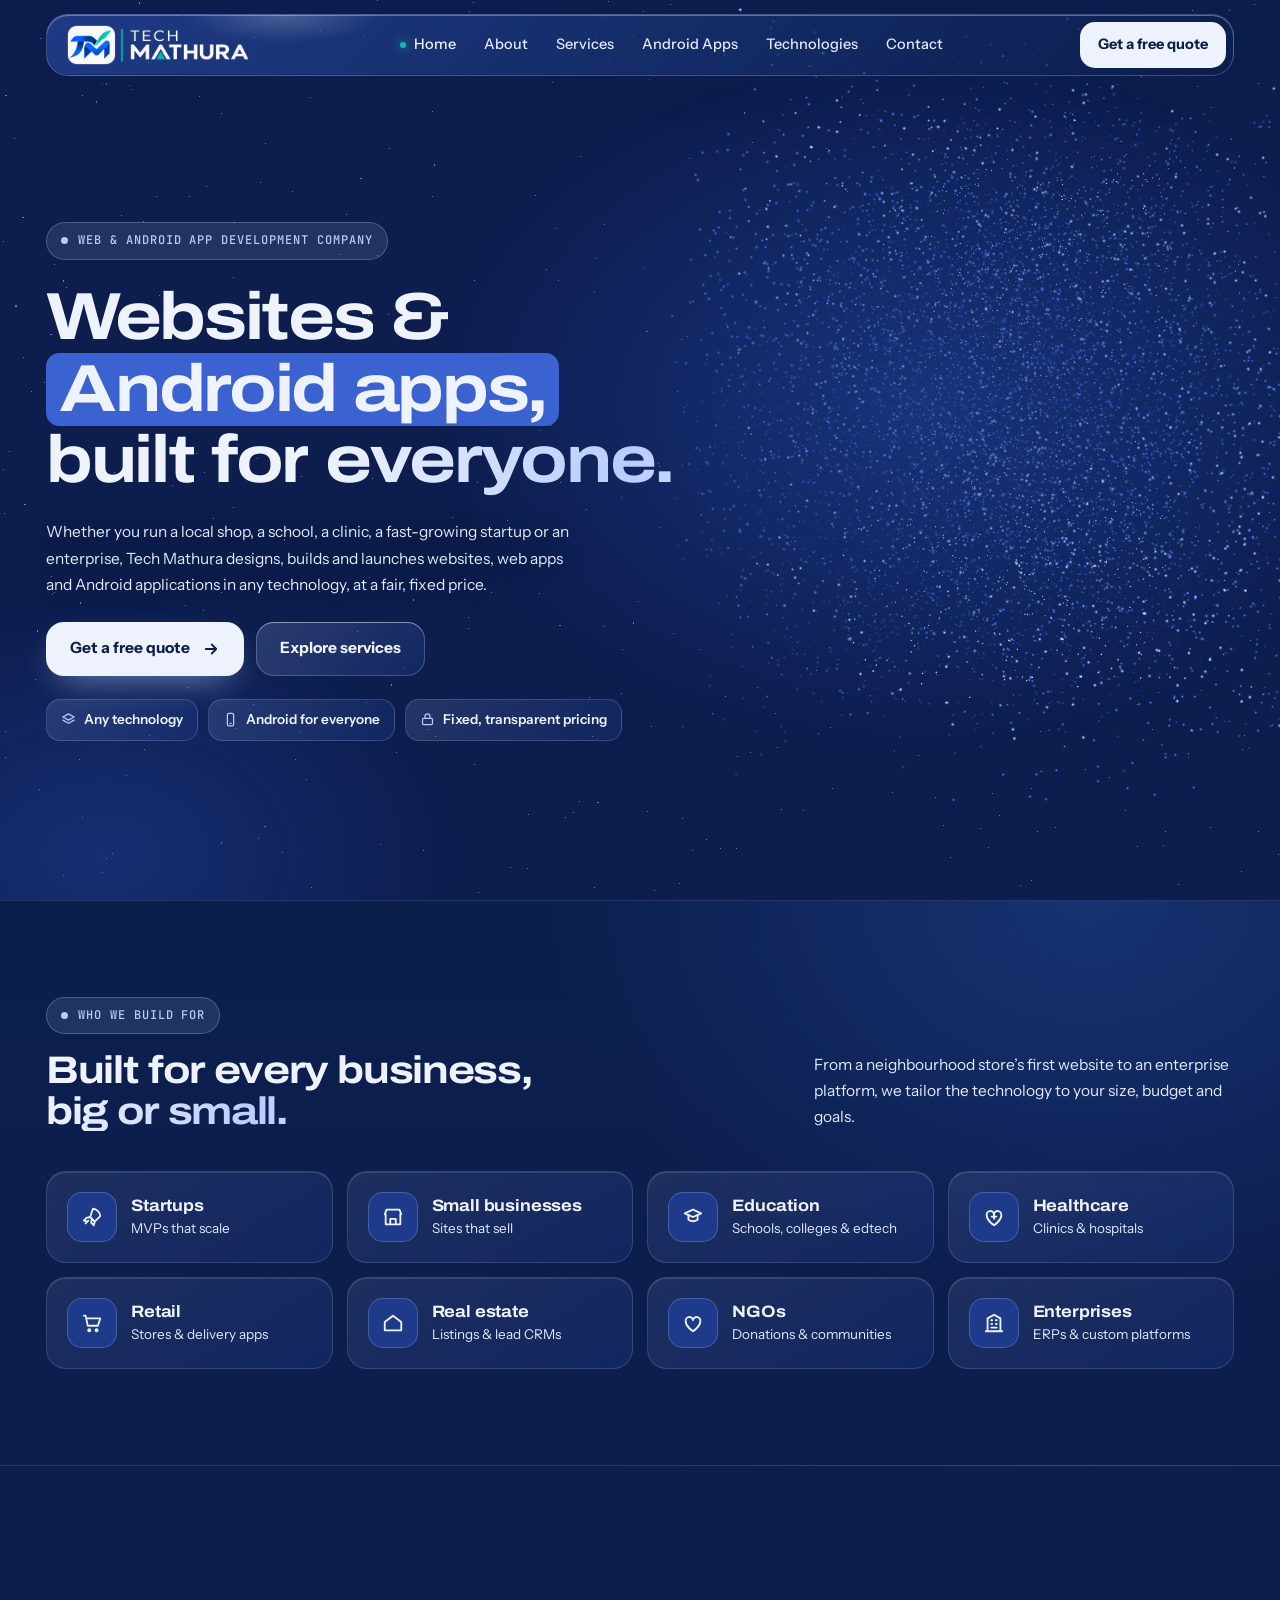
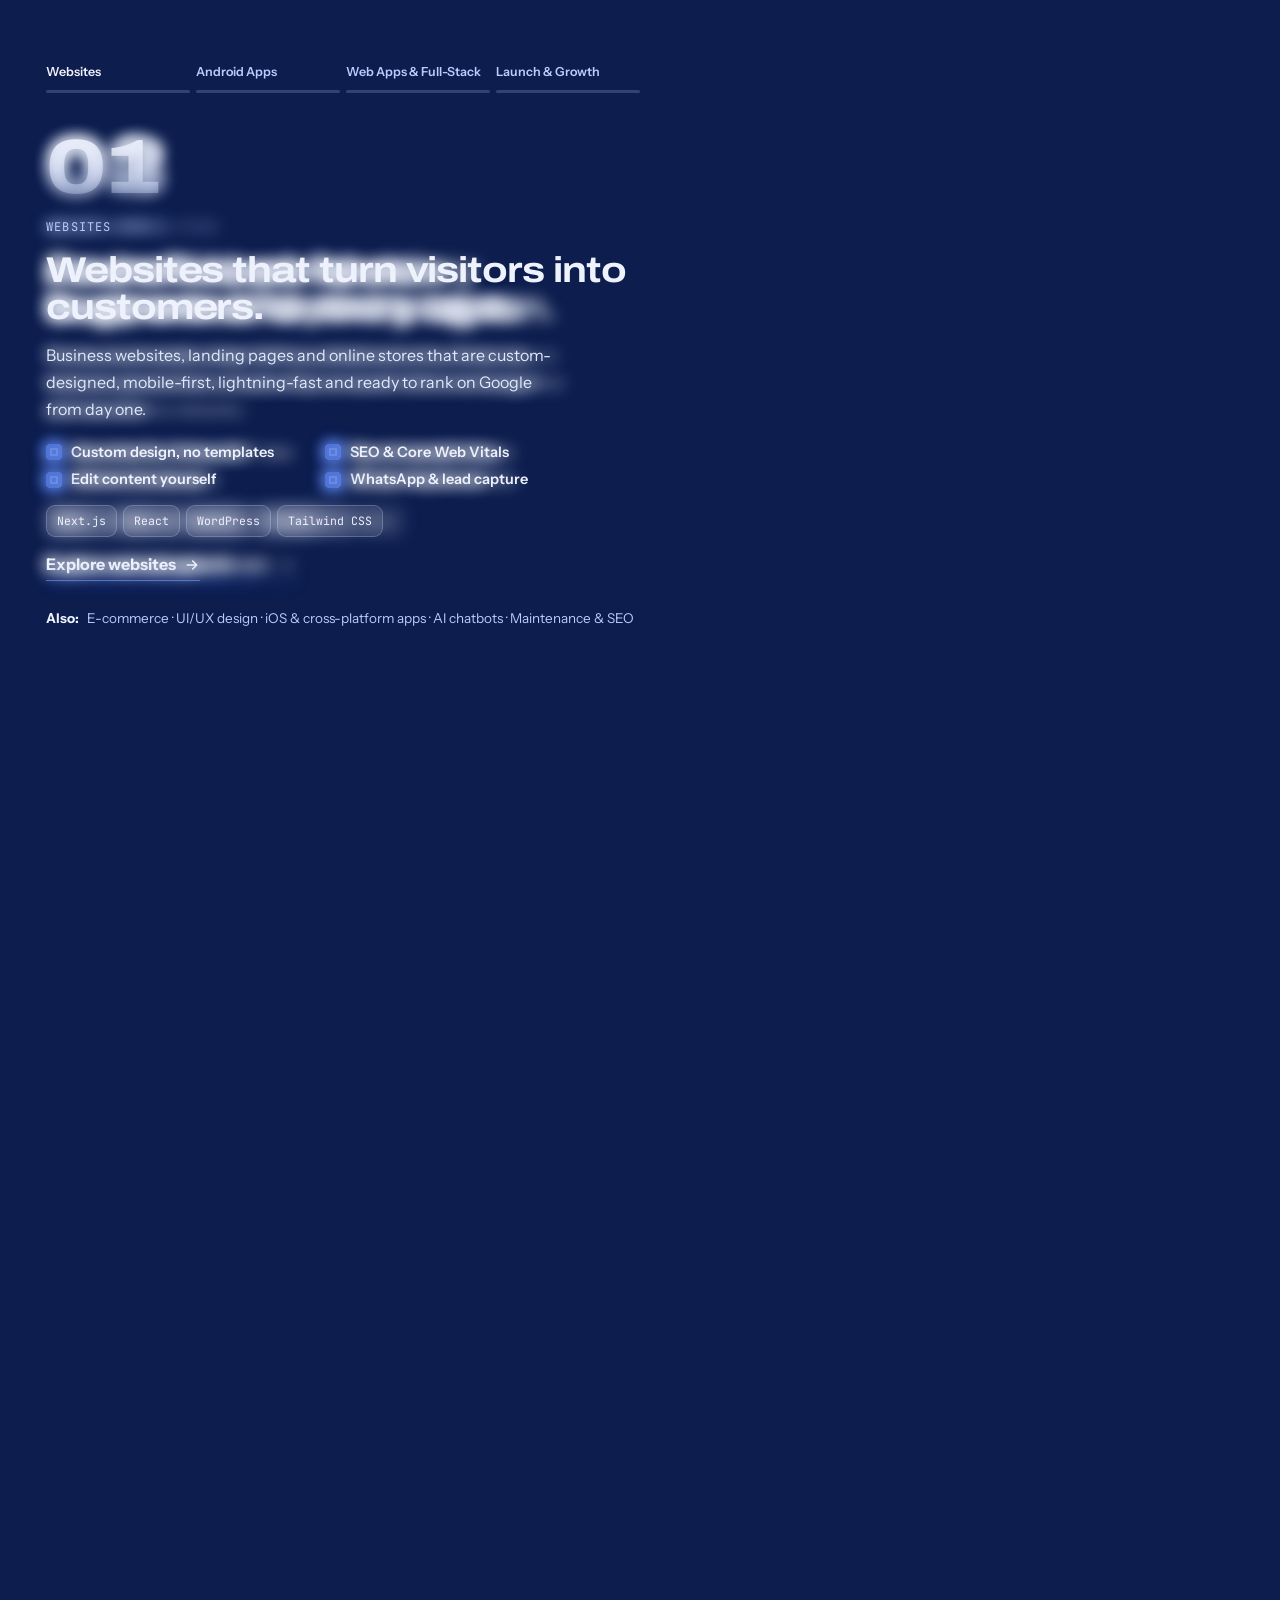
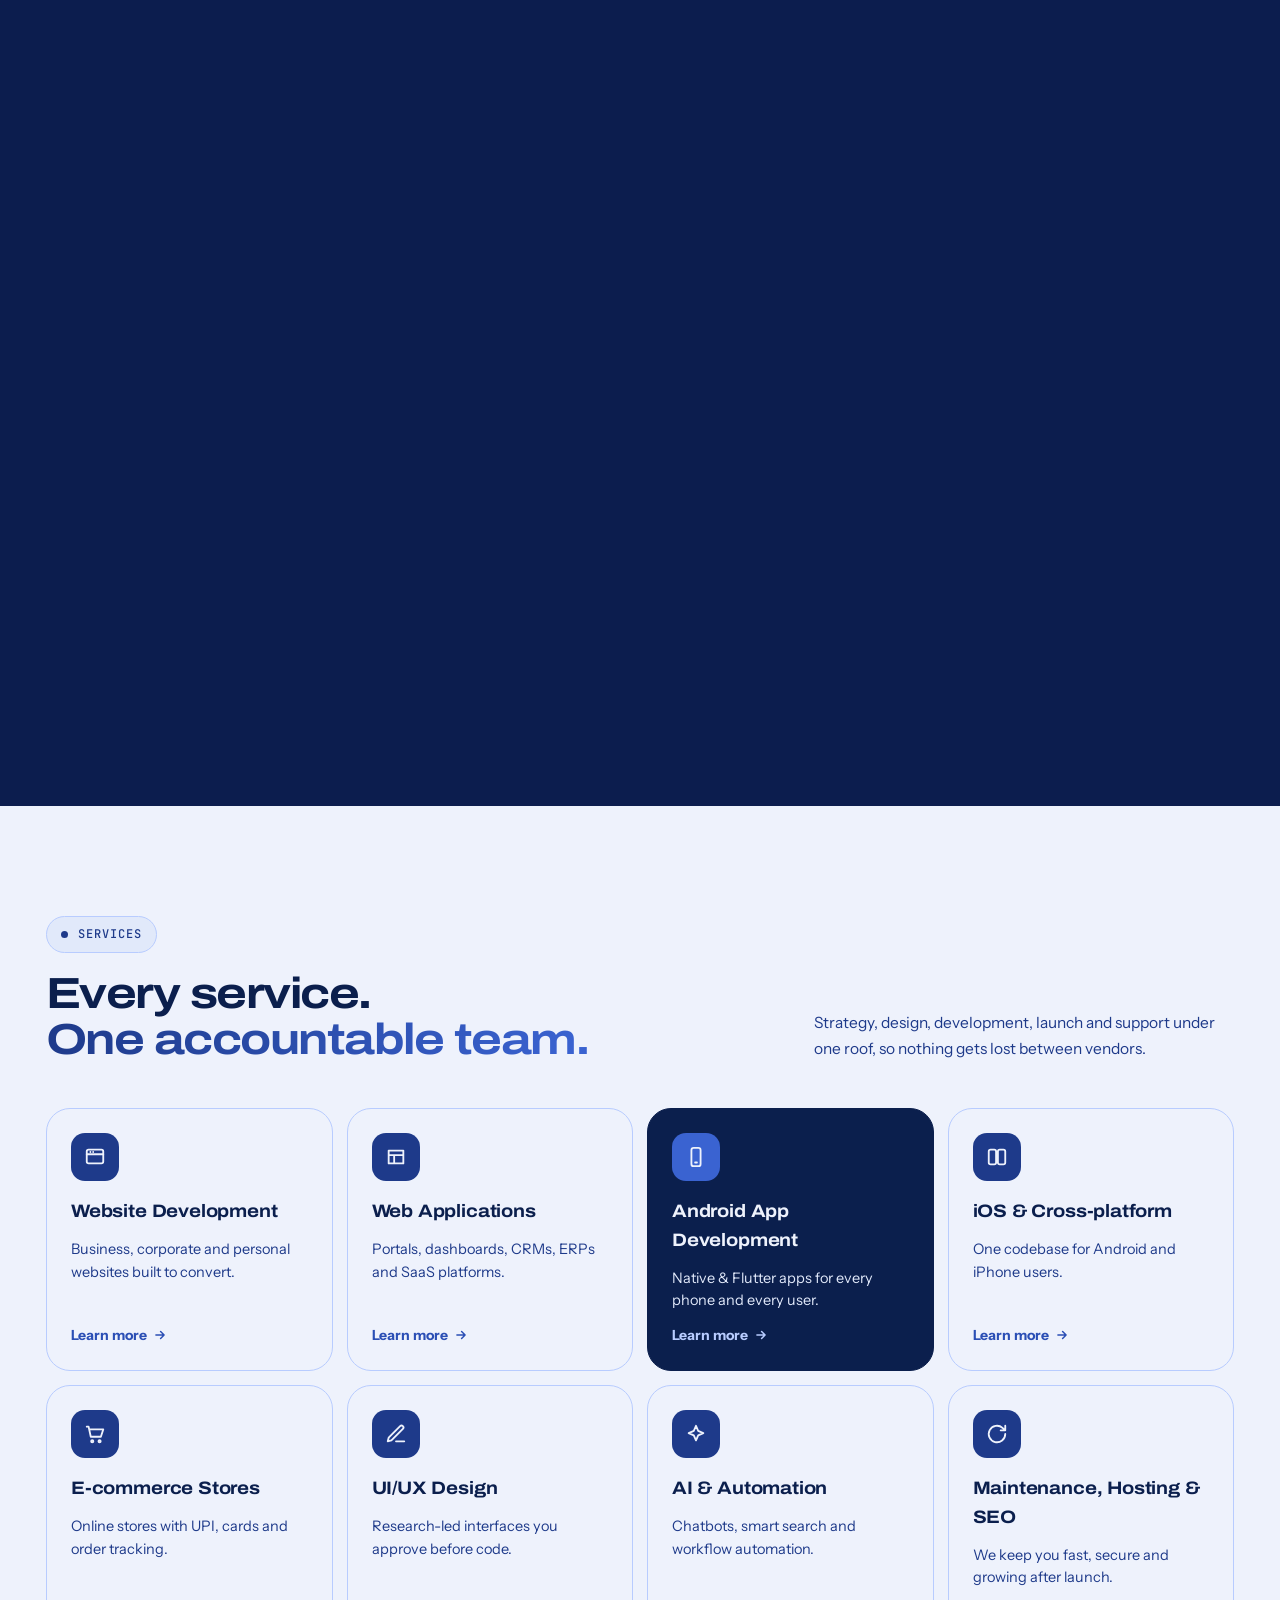
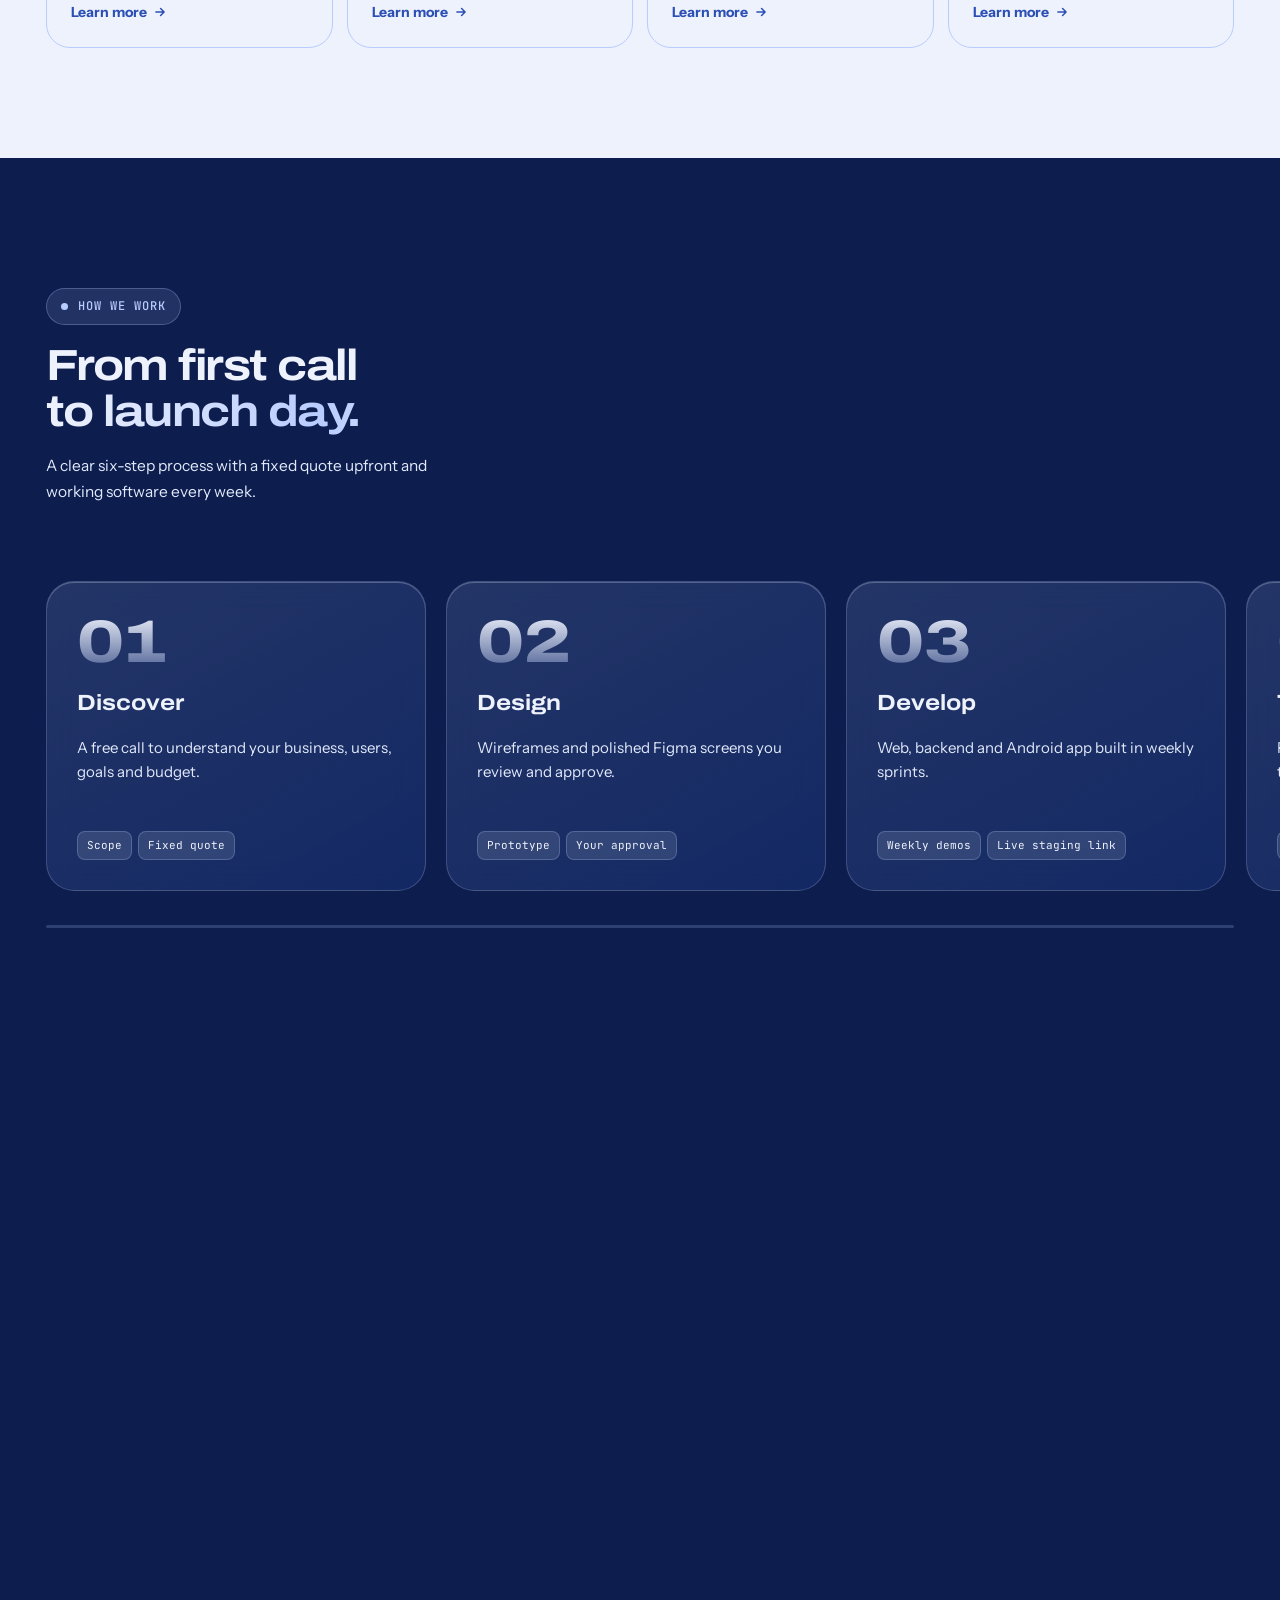
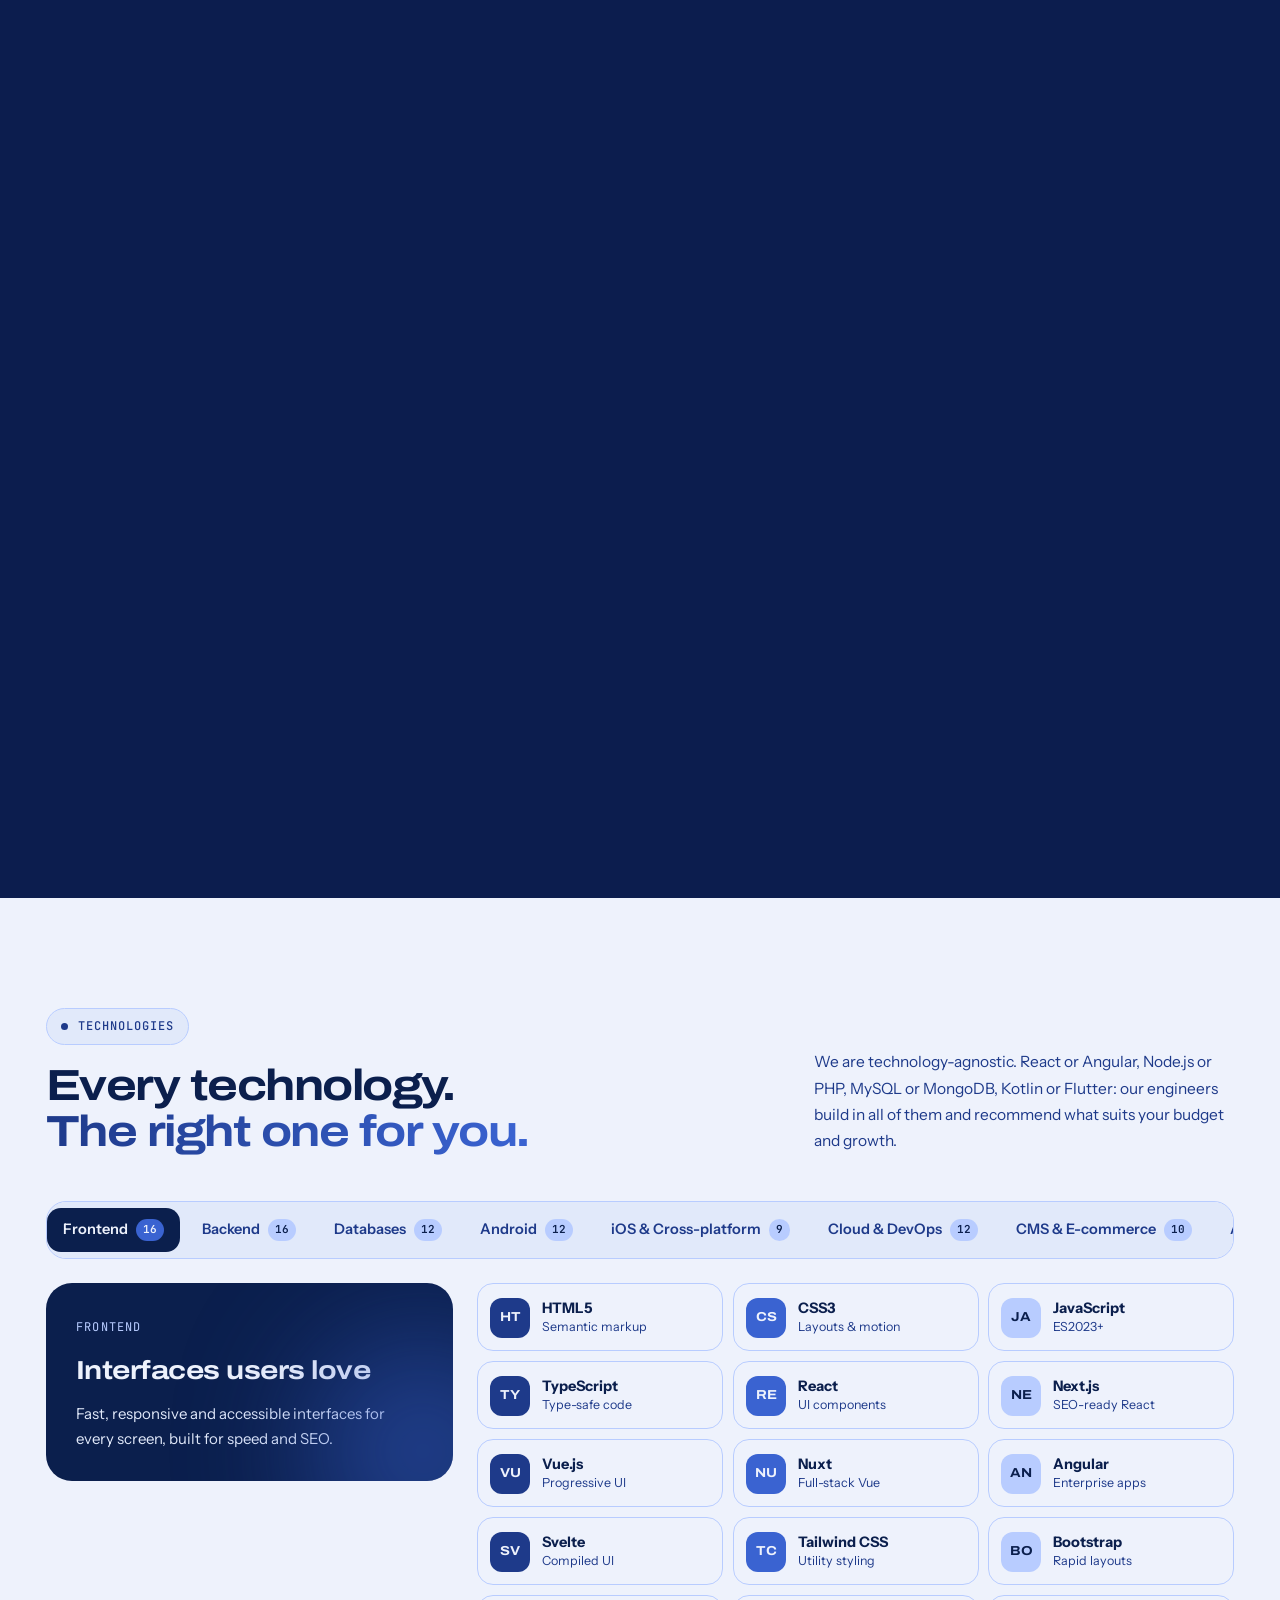
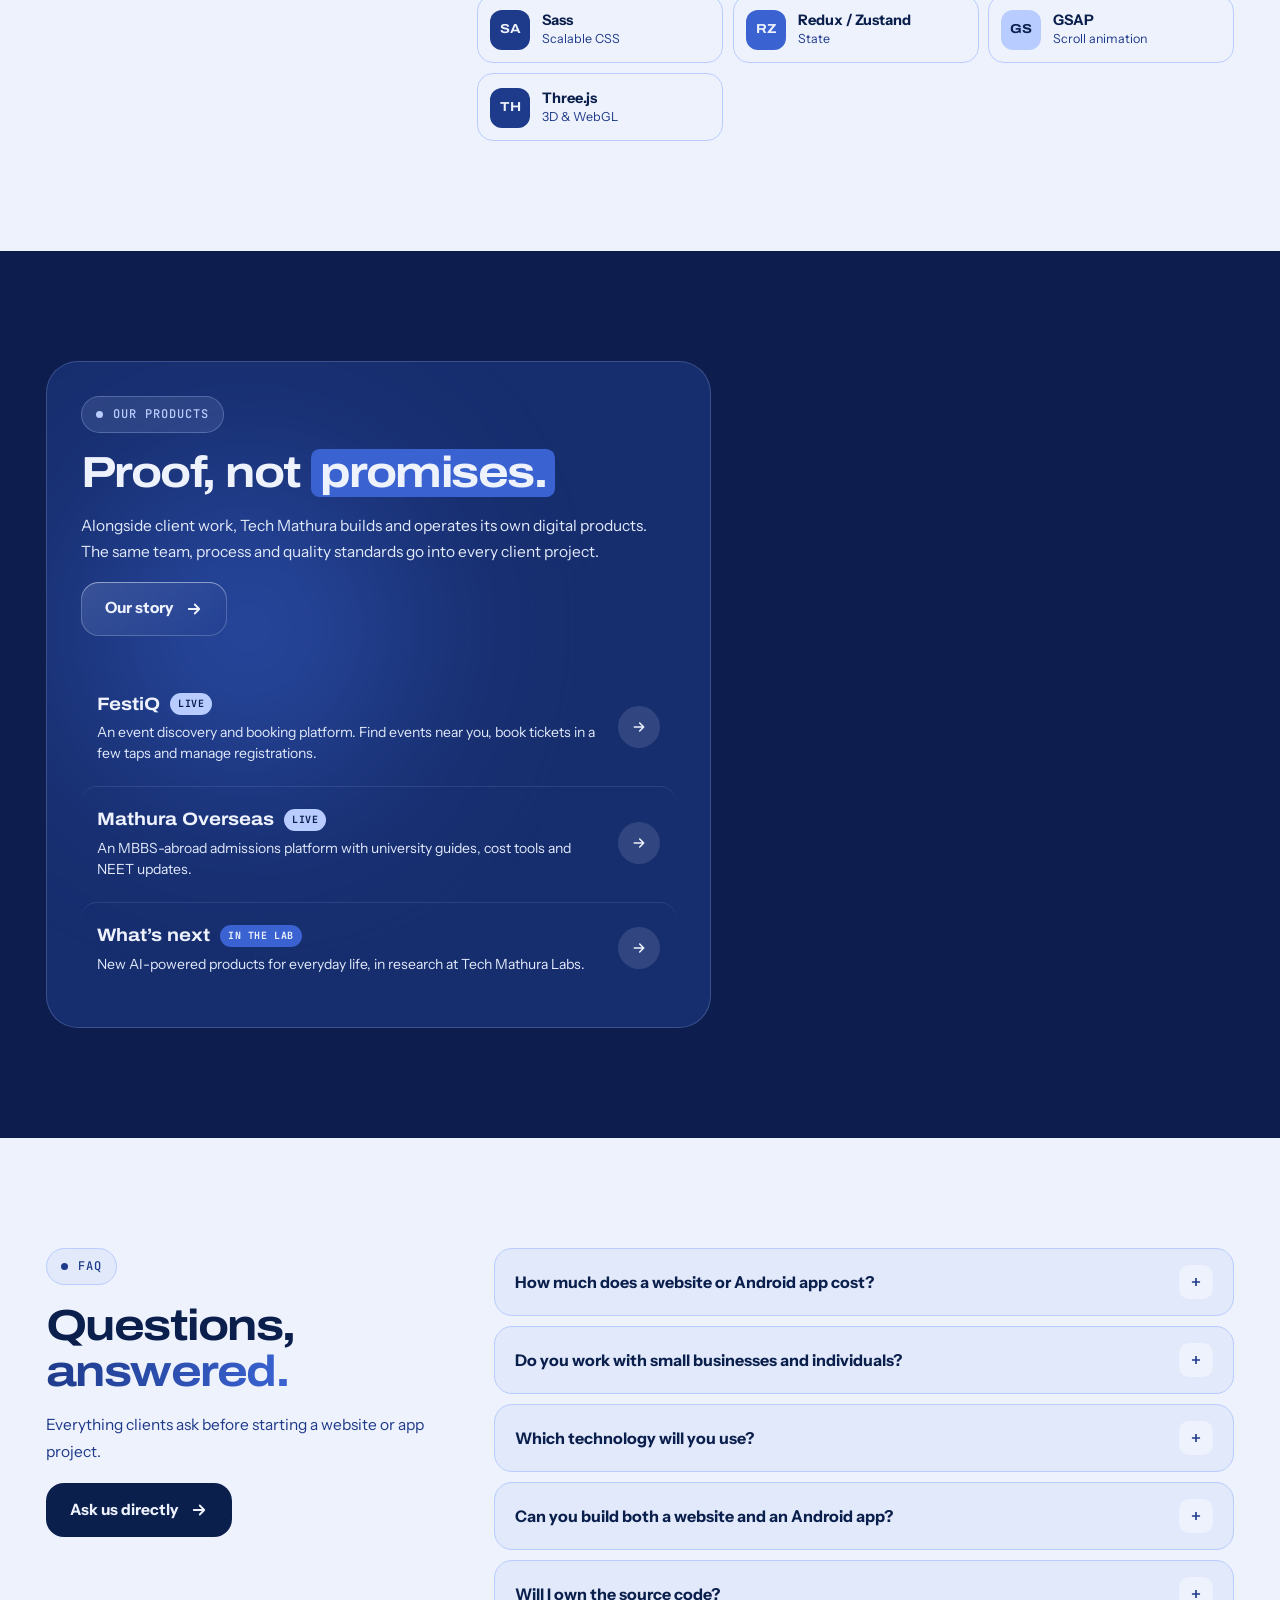
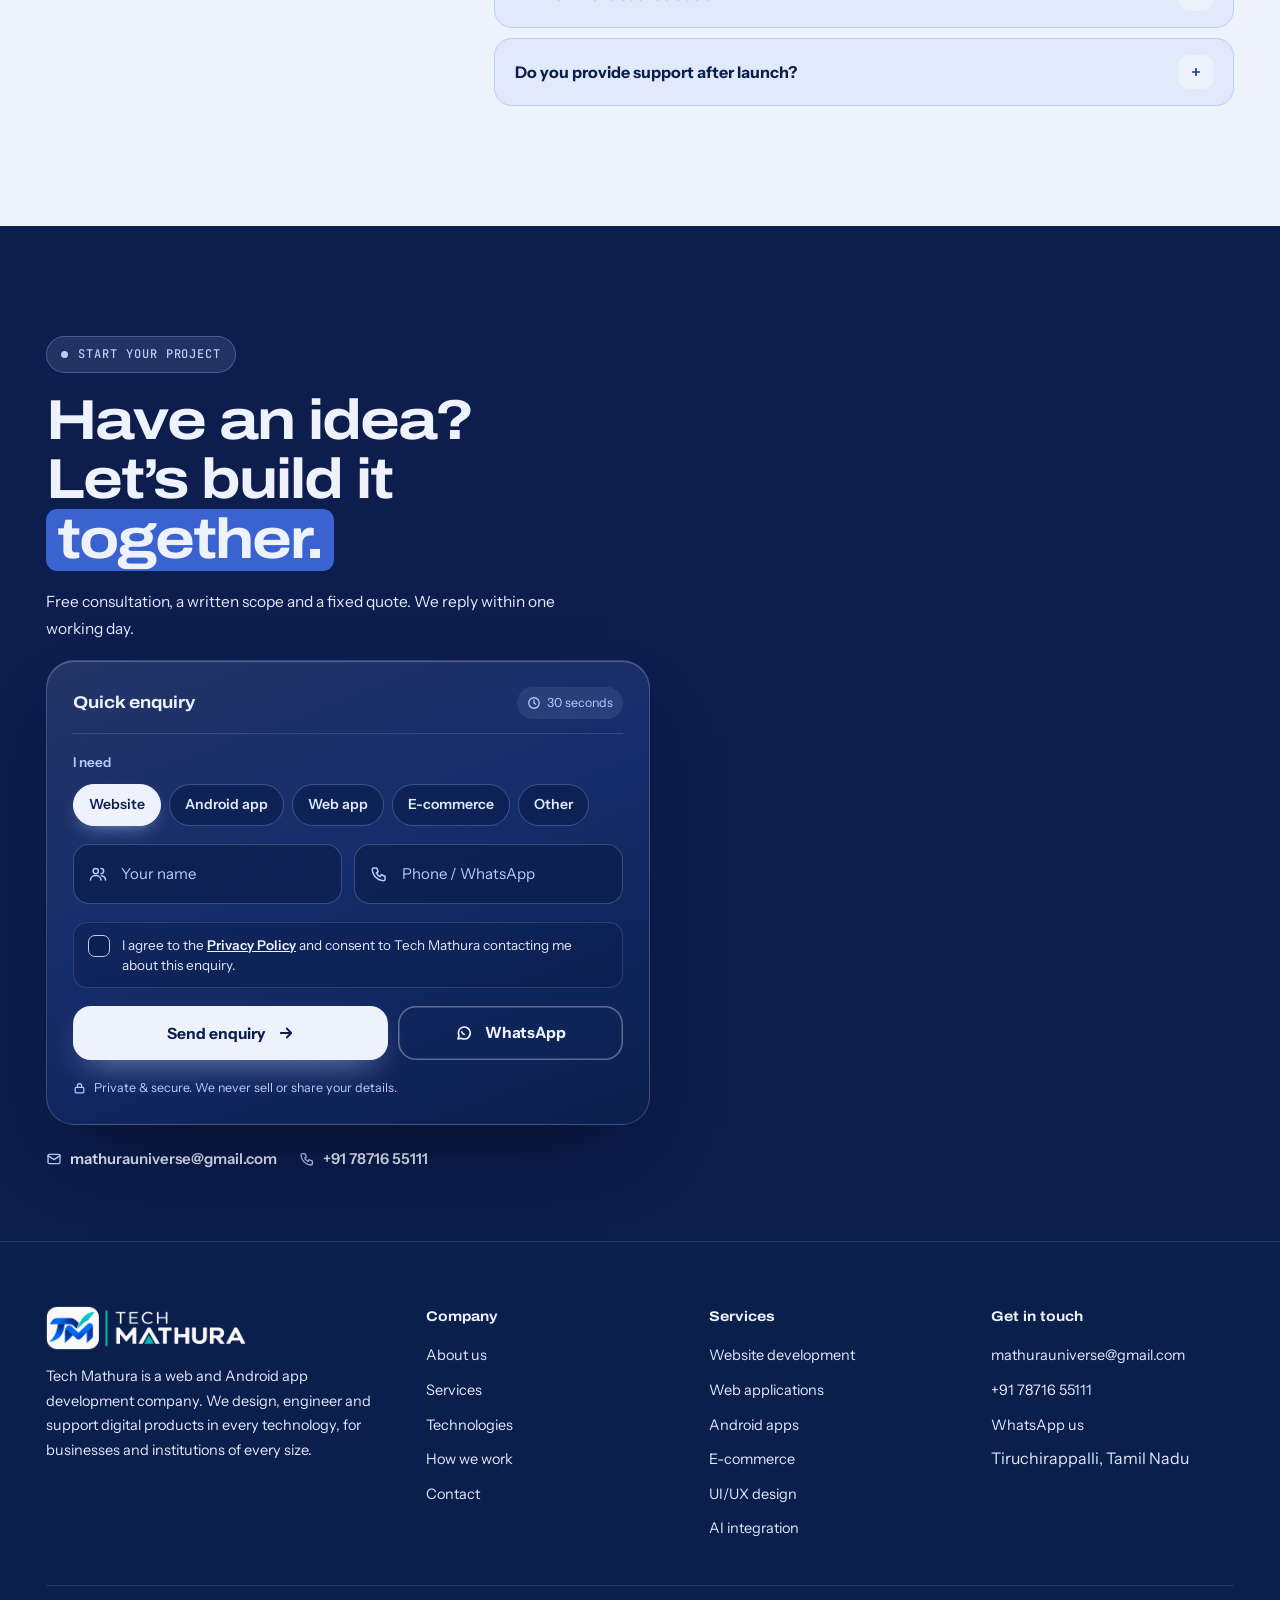
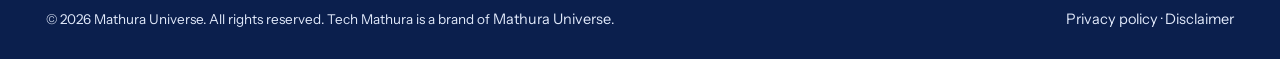
==== index.html @ 75b0931b "tech mathura site completed" ====
<!doctype html>
<html lang="en">
<head>
<meta charset="utf-8">
<meta name="viewport" content="width=device-width, initial-scale=1, viewport-fit=cover">
<title>Tech Mathura | Website & Android App Development Company in India</title>
<meta name="description" content="Tech Mathura builds websites, web apps and Android apps in every technology for startups, small businesses, institutions and enterprises. Free consultation and fixed quotes.">
<meta name="theme-color" content="#0C1D4E">
<link rel="icon" href="assets/favicon.svg" type="image/svg+xml"><link rel="apple-touch-icon" href="assets/favicon.png">
<link rel="canonical" href="https://tech.mathurauniverse.com/">
<meta property="og:title" content="Tech Mathura | Website &amp; Android App Development Company in India"><meta property="og:description" content="Tech Mathura builds websites, web apps and Android apps in every technology for startups, small businesses, institutions and enterprises. Free consultation and fixed quotes."><meta property="og:type" content="website"><meta property="og:url" content="https://tech.mathurauniverse.com/"><meta property="og:image" content="https://tech.mathurauniverse.com/assets/og-image.png"><meta property="og:site_name" content="Tech Mathura"><meta name="twitter:card" content="summary_large_image">
<link rel="preconnect" href="https://fonts.googleapis.com"><link rel="preconnect" href="https://fonts.gstatic.com" crossorigin>
<link href="https://fonts.googleapis.com/css2?family=Archivo:wdth,wght@100..125,400..800&family=Instrument+Sans:wght@400;500;600;700&family=JetBrains+Mono:wght@400;500&display=swap" rel="stylesheet">
<link rel="stylesheet" href="style.css">
<script type="application/ld+json">{"@context":"https://schema.org","@type":"Organization","name":"Tech Mathura","url":"https://tech.mathurauniverse.com/","logo":"https://tech.mathurauniverse.com/assets/logo.png","parentOrganization":{"@type":"Organization","name":"Mathura Universe","url":"https://mathurauniverse.com"},"description":"Web and Android app development company","email":"mathurauniverse@gmail.com","telephone":"+91-7871655111","address":{"@type":"PostalAddress","addressLocality":"Tiruchirappalli","addressRegion":"Tamil Nadu","addressCountry":"IN"}}</script>
</head>
<body data-page="home">
<canvas id="tm-gl" class="gl" aria-hidden="true"></canvas>
<div class="amb" aria-hidden="true"></div>
<div class="fb" id="fb" aria-hidden="true" hidden></div>
<div class="prog" aria-hidden="true"></div>
<a href="#main" class="sr">Skip to content</a>
<header class="nav"><div class="wrap"><div class="nbar">
<a class="logo " href="index.html" aria-label="Tech Mathura home"><img class="logo-img" src="assets/logo.png" alt="Tech Mathura" width="200" height="50" onerror="this.remove()"><span class="logo-txt"><span class="mk" aria-hidden="true">TM</span><span><b>Tech Mathura</b><small>Web &amp; App Development</small></span></span></a>
<nav class="nlinks" aria-label="Primary"><a class="nl" href="index.html" data-page="home">Home</a><a class="nl" href="about.html" data-page="about">About</a><a class="nl" href="services.html" data-page="services">Services</a><a class="nl" href="services.html#android" data-page="services" data-sec="android">Android Apps</a><a class="nl" href="index.html#stack" data-page="home" data-sec="stack">Technologies</a><a class="nl" href="contact.html" data-page="contact">Contact</a></nav>
<a class="ncta" href="contact.html">Get a free quote</a>
<button class="burger" type="button" id="burger" aria-label="Open menu" aria-expanded="false" aria-controls="mmenu"><svg class="ic-x" style="display:none" width="20" height="20" viewBox="0 0 24 24" fill="none" stroke="currentColor" stroke-width="2.2" aria-hidden="true"><path d="M6 6l12 12M18 6L6 18"/></svg><svg class="ic-m" width="20" height="20" viewBox="0 0 24 24" fill="none" stroke="currentColor" stroke-width="2.2" aria-hidden="true"><path d="M4 8h16M4 16h11"/></svg></button>
</div></div></header>
<nav class="mmenu" id="mmenu" aria-label="Mobile" hidden><div><a class="ml" href="index.html" data-page="home"><small>01</small>Home</a><a class="ml" href="about.html" data-page="about"><small>02</small>About</a><a class="ml" href="services.html" data-page="services"><small>03</small>Services</a><a class="ml" href="services.html#android" data-page="services" data-sec="android"><small>04</small>Android Apps</a><a class="ml" href="index.html#stack" data-page="home" data-sec="stack"><small>05</small>Technologies</a><a class="ml" href="contact.html" data-page="contact"><small>06</small>Contact</a></div>
<div class="mfoot"><a class="btn b-w" href="contact.html">Get a free quote <svg width="18" height="18" viewBox="0 0 24 24" fill="none" stroke="currentColor" stroke-width="2.4" stroke-linecap="round" stroke-linejoin="round" aria-hidden="true"><path d="M5 12h14M13 6l6 6-6 6"/></svg></a><a class="btn b-g" href="https://wa.me/917871655111"><svg width="18" height="18" viewBox="0 0 24 24" fill="none" stroke="currentColor" stroke-width="2.2" stroke-linecap="round" stroke-linejoin="round" aria-hidden="true"><path d="M4 20l1.4-4.2A8 8 0 1112 20a8 8 0 01-3.8-1z"/><path d="M9 10.5c.5 1.6 1.8 2.9 3.4 3.5"/></svg> WhatsApp us</a><a class="mmail" href="mailto:mathurauniverse@gmail.com">mathurauniverse@gmail.com</a></div></nav>
<main class="main" id="main">

<section class="hero dk" id="top" data-k="1.9,0,1,0" data-km="0,1.62,.5,0">
<div class="wrap">
<span class="tag fu" style="animation-delay:.4s"><i></i>Web &amp; Android App Development Company</span>
<h1 class="ar h1" aria-label="Websites and Android apps, built for everyone."><span aria-hidden="true"><span class="w"><span style="animation-delay:0.55s">Websites</span></span> <span class="w"><span style="animation-delay:0.64s">&amp;</span></span> <span class="w"><span style="animation-delay:0.73s"><span class="chipw">Android apps,</span></span></span> <br> <span class="w"><span style="animation-delay:0.82s">built</span></span> <span class="w"><span style="animation-delay:0.91s">for</span></span> <span class="w"><span class="shine" style="animation-delay:1.00s">everyone.</span></span></span></h1>
<p class="sub hsub fu" style="animation-delay:1.25s">Whether you run a local shop, a school, a clinic, a fast-growing startup or an enterprise, Tech Mathura designs, builds and launches websites, web apps and Android applications in any technology, at a fair, fixed price.</p>
<div class="btns fu" style="animation-delay:1.4s"><a class="btn b-w" href="contact.html" data-mag>Get a free quote <svg width="18" height="18" viewBox="0 0 24 24" fill="none" stroke="currentColor" stroke-width="2.4" stroke-linecap="round" stroke-linejoin="round" aria-hidden="true"><path d="M5 12h14M13 6l6 6-6 6"/></svg></a><a class="btn b-g" href="services.html" data-mag>Explore services</a></div>
<div class="hchips fu" style="animation-delay:1.55s"><span class="hc"><svg width="15" height="15" viewBox="0 0 24 24" fill="none" stroke="#B8CCFF" stroke-width="2" stroke-linecap="round" stroke-linejoin="round" aria-hidden="true"><path d="M12 3l9 5-9 5-9-5zM3 13l9 5 9-5"/></svg>Any technology</span><span class="hc"><svg width="15" height="15" viewBox="0 0 24 24" fill="none" stroke="#B8CCFF" stroke-width="2" stroke-linecap="round" stroke-linejoin="round" aria-hidden="true"><rect x="7" y="2" width="10" height="20" rx="2.5"/><path d="M11 18h2"/></svg>Android for everyone</span><span class="hc"><svg width="15" height="15" viewBox="0 0 24 24" fill="none" stroke="#B8CCFF" stroke-width="2" stroke-linecap="round" stroke-linejoin="round" aria-hidden="true"><rect x="4" y="10" width="16" height="10" rx="2"/><path d="M8 10V7a4 4 0 018 0v3"/></svg>Fixed, transparent pricing</span></div>
</div>
</section>

<section class="aud" aria-labelledby="aud-h" data-rv><div class="wrap">
<div class="aud-head"><div class="l"><span class="tag rv"><i></i>Who we build for</span><h2 class="ar aud-t" id="aud-h"><span class="ln"><span>Built for every business,</span></span><span class="ln"><span class="q1 shine">big or small.</span></span></h2></div>
<p class="sub rv q2">From a neighbourhood store’s first website to an enterprise platform, we tailor the technology to your size, budget and goals.</p></div>
<div class="aud-g"><div class="au rv q1"><span class="au-i"><svg width="22" height="22" viewBox="0 0 24 24" fill="none" stroke="#EEF2FC" stroke-width="2" stroke-linecap="round" stroke-linejoin="round" aria-hidden="true"><path d="M13 3c4 0 8 4 8 8l-6 6-5-5zM10 12l-4 1-3 3 4 1M12 14l-1 4 3 3 1-4M8 16l-3 3"/></svg></span><span class="au-t"><b>Startups</b><span>MVPs that scale</span></span></div><div class="au rv q2"><span class="au-i"><svg width="22" height="22" viewBox="0 0 24 24" fill="none" stroke="#EEF2FC" stroke-width="2" stroke-linecap="round" stroke-linejoin="round" aria-hidden="true"><path d="M3 9l2-5h14l2 5M4 9v11h16V9M9 20v-6h6v6"/></svg></span><span class="au-t"><b>Small businesses</b><span>Sites that sell</span></span></div><div class="au rv q3"><span class="au-i"><svg width="22" height="22" viewBox="0 0 24 24" fill="none" stroke="#EEF2FC" stroke-width="2" stroke-linecap="round" stroke-linejoin="round" aria-hidden="true"><path d="M3 8l9-4 9 4-9 4z"/><path d="M7 10v5c3 2 7 2 10 0v-5"/></svg></span><span class="au-t"><b>Education</b><span>Schools, colleges & edtech</span></span></div><div class="au rv q4"><span class="au-i"><svg width="22" height="22" viewBox="0 0 24 24" fill="none" stroke="#EEF2FC" stroke-width="2" stroke-linecap="round" stroke-linejoin="round" aria-hidden="true"><path d="M12 21s-8-5-8-11a4 4 0 018-1 4 4 0 018 1c0 6-8 11-8 11z"/><path d="M12 9v5M9.5 11.5h5"/></svg></span><span class="au-t"><b>Healthcare</b><span>Clinics & hospitals</span></span></div><div class="au rv q1"><span class="au-i"><svg width="22" height="22" viewBox="0 0 24 24" fill="none" stroke="#EEF2FC" stroke-width="2" stroke-linecap="round" stroke-linejoin="round" aria-hidden="true"><path d="M3 4h2l2.4 11h11L21 7H6.2"/><circle cx="9" cy="20" r="1.2"/><circle cx="17" cy="20" r="1.2"/></svg></span><span class="au-t"><b>Retail</b><span>Stores & delivery apps</span></span></div><div class="au rv q2"><span class="au-i"><svg width="22" height="22" viewBox="0 0 24 24" fill="none" stroke="#EEF2FC" stroke-width="2" stroke-linecap="round" stroke-linejoin="round" aria-hidden="true"><path d="M3 11l9-7 9 7v9H3z"/></svg></span><span class="au-t"><b>Real estate</b><span>Listings & lead CRMs</span></span></div><div class="au rv q3"><span class="au-i"><svg width="22" height="22" viewBox="0 0 24 24" fill="none" stroke="#EEF2FC" stroke-width="2" stroke-linecap="round" stroke-linejoin="round" aria-hidden="true"><path d="M12 21s-8-5-8-11a4 4 0 018-1 4 4 0 018 1c0 6-8 11-8 11z"/></svg></span><span class="au-t"><b>NGOs</b><span>Donations & communities</span></span></div><div class="au rv q4"><span class="au-i"><svg width="22" height="22" viewBox="0 0 24 24" fill="none" stroke="#EEF2FC" stroke-width="2" stroke-linecap="round" stroke-linejoin="round" aria-hidden="true"><path d="M3 21h18M5 21V7l7-4 7 4v14M9 9h1M14 9h1M9 13h1M14 13h1M9 17h6"/></svg></span><span class="au-t"><b>Enterprises</b><span>ERPs & custom platforms</span></span></div></div>
</div></section>

<section class="chap dk" id="work" data-prog data-chap data-k="2.05,-.05,.92,1"><div class="sticky"><div class="wrap ch-g">
<div class="ch-l"><div class="rail" aria-label="What we build"><button type="button" class="on" style="--ri:0" data-jump="0">Websites<i><b></b></i></button><button type="button" class="" style="--ri:1" data-jump="1">Android Apps<i><b></b></i></button><button type="button" class="" style="--ri:2" data-jump="2">Web Apps & Full-Stack<i><b></b></i></button><button type="button" class="" style="--ri:3" data-jump="3">Launch & Growth<i><b></b></i></button></div><div class="cps"><div class="cpw" data-km="0,1.58,.56,1"><div class="cp on" data-cp="0"><span class="ix" aria-hidden="true">01</span><span class="kk">Websites</span><h3>Websites that turn visitors into customers.</h3><p>Business websites, landing pages and online stores that are custom-designed, mobile-first, lightning-fast and ready to rank on Google from day one.</p><ul class="ticks"><li>Custom design, no templates</li><li>SEO &amp; Core Web Vitals</li><li>Edit content yourself</li><li>WhatsApp &amp; lead capture</li></ul><div class="chips"><span>Next.js</span><span>React</span><span>WordPress</span><span>Tailwind CSS</span></div><a class="more" href="services.html#websites">Explore websites <svg width="16" height="16" viewBox="0 0 24 24" fill="none" stroke="currentColor" stroke-width="2.4" stroke-linecap="round" stroke-linejoin="round" aria-hidden="true"><path d="M5 12h14M13 6l6 6-6 6"/></svg></a></div></div><div class="cpw" data-km="0,1.58,.56,2"><div class="cp" data-cp="1"><span class="ix" aria-hidden="true">02</span><span class="kk">Android Apps</span><h3>Android apps for every business and every user.</h3><p>From a simple booking app to a full marketplace, we build fast, secure Android apps in Kotlin or Flutter that run smoothly even on budget phones and slow networks.</p><ul class="ticks"><li>Native Kotlin + Compose</li><li>Runs on budget phones</li><li>Offline-first, low data</li><li>Google Play launch</li></ul><div class="chips"><span>Kotlin</span><span>Jetpack Compose</span><span>Flutter</span><span>Firebase</span></div><a class="more" href="services.html#android">Explore android apps <svg width="16" height="16" viewBox="0 0 24 24" fill="none" stroke="currentColor" stroke-width="2.4" stroke-linecap="round" stroke-linejoin="round" aria-hidden="true"><path d="M5 12h14M13 6l6 6-6 6"/></svg></a></div></div><div class="cpw" data-km="0,1.58,.56,3"><div class="cp" data-cp="2"><span class="ix" aria-hidden="true">03</span><span class="kk">Web Apps & Full-Stack</span><h3>Powerful web apps, engineered layer by layer.</h3><p>Portals, dashboards, CRMs, ERPs and SaaS platforms. Frontend, backend, database and cloud built by one team, in the technology that suits you best.</p><ul class="ticks"><li>Any stack: JS, Python, PHP, Java</li><li>Secure logins &amp; roles</li><li>Scalable databases</li><li>APIs &amp; integrations</li></ul><div class="chips"><span>React</span><span>Node.js</span><span>Django</span><span>PostgreSQL</span></div><a class="more" href="services.html#webapps">Explore web apps & full-stack <svg width="16" height="16" viewBox="0 0 24 24" fill="none" stroke="currentColor" stroke-width="2.4" stroke-linecap="round" stroke-linejoin="round" aria-hidden="true"><path d="M5 12h14M13 6l6 6-6 6"/></svg></a></div></div><div class="cpw" data-km="0,1.58,.56,4"><div class="cp" data-cp="3"><span class="ix" aria-hidden="true">04</span><span class="kk">Launch & Growth</span><h3>Launched worldwide. Supported for the long run.</h3><p>We deploy on reliable cloud hosting, publish to the Play Store, then keep your product fast, secure and growing with SEO, analytics and new features.</p><ul class="ticks"><li>Cloud hosting &amp; domains</li><li>Play Store publishing</li><li>Security &amp; backups</li><li>SEO &amp; monthly updates</li></ul><div class="chips"><span>AWS</span><span>Vercel</span><span>Cloudflare</span><span>Docker</span></div><a class="more" href="services.html#support">Explore launch & growth <svg width="16" height="16" viewBox="0 0 24 24" fill="none" stroke="currentColor" stroke-width="2.4" stroke-linecap="round" stroke-linejoin="round" aria-hidden="true"><path d="M5 12h14M13 6l6 6-6 6"/></svg></a></div></div></div>
<div class="also"><b>Also:</b> E-commerce · UI/UX design · iOS &amp; cross-platform apps · AI chatbots · Maintenance &amp; SEO</div></div><div class="ch-r"></div>
</div></div></section>
<section class="sec lt" id="services-glance" data-rv data-k="1.9,0,1,4" data-km="0,1.3,.52,4"><div class="wrap">
<div class="shd"><div class="l"><span class="tag rv"><i></i>Services</span>
<h2 class="ar h2"><span class="ln"><span>Every service.</span></span><span class="ln"><span class="q1 shine">One accountable team.</span></span></h2></div><p class="sub rv q2">Strategy, design, development, launch and support under one roof, so nothing gets lost between vendors.</p></div>
<div class="glance"><a class="gc rv q1" href="services.html#websites"><span class="gi"><svg width="22" height="22" viewBox="0 0 24 24" fill="none" stroke="#EEF2FC" stroke-width="2" stroke-linecap="round" stroke-linejoin="round" aria-hidden="true"><rect x="3" y="4" width="18" height="15" rx="2"/><path d="M3 9h18M7 6.5h.01M10 6.5h.01"/></svg></span><h3>Website Development</h3><p>Business, corporate and personal websites built to convert.</p><span class="go2">Learn more <svg width="14" height="14" viewBox="0 0 24 24" fill="none" stroke="currentColor" stroke-width="2.6" stroke-linecap="round" stroke-linejoin="round" aria-hidden="true"><path d="M5 12h14M13 6l6 6-6 6"/></svg></span></a><a class="gc rv q2" href="services.html#webapps"><span class="gi"><svg width="22" height="22" viewBox="0 0 24 24" fill="none" stroke="#EEF2FC" stroke-width="2" stroke-linecap="round" stroke-linejoin="round" aria-hidden="true"><path d="M4 5h16v14H4zM4 10h16M10 10v9"/></svg></span><h3>Web Applications</h3><p>Portals, dashboards, CRMs, ERPs and SaaS platforms.</p><span class="go2">Learn more <svg width="14" height="14" viewBox="0 0 24 24" fill="none" stroke="currentColor" stroke-width="2.6" stroke-linecap="round" stroke-linejoin="round" aria-hidden="true"><path d="M5 12h14M13 6l6 6-6 6"/></svg></span></a><a class="gc gcf rv q3" href="services.html#android"><span class="gi"><svg width="22" height="22" viewBox="0 0 24 24" fill="none" stroke="#EEF2FC" stroke-width="2" stroke-linecap="round" stroke-linejoin="round" aria-hidden="true"><rect x="7" y="2" width="10" height="20" rx="2.5"/><path d="M11 18h2"/></svg></span><h3>Android App Development</h3><p>Native & Flutter apps for every phone and every user.</p><span class="go2">Learn more <svg width="14" height="14" viewBox="0 0 24 24" fill="none" stroke="currentColor" stroke-width="2.6" stroke-linecap="round" stroke-linejoin="round" aria-hidden="true"><path d="M5 12h14M13 6l6 6-6 6"/></svg></span></a><a class="gc rv q4" href="services.html#ios"><span class="gi"><svg width="22" height="22" viewBox="0 0 24 24" fill="none" stroke="#EEF2FC" stroke-width="2" stroke-linecap="round" stroke-linejoin="round" aria-hidden="true"><rect x="3" y="4" width="8" height="16" rx="2"/><rect x="13" y="4" width="8" height="16" rx="2"/></svg></span><h3>iOS & Cross-platform</h3><p>One codebase for Android and iPhone users.</p><span class="go2">Learn more <svg width="14" height="14" viewBox="0 0 24 24" fill="none" stroke="currentColor" stroke-width="2.6" stroke-linecap="round" stroke-linejoin="round" aria-hidden="true"><path d="M5 12h14M13 6l6 6-6 6"/></svg></span></a><a class="gc rv q1" href="services.html#ecommerce"><span class="gi"><svg width="22" height="22" viewBox="0 0 24 24" fill="none" stroke="#EEF2FC" stroke-width="2" stroke-linecap="round" stroke-linejoin="round" aria-hidden="true"><path d="M3 4h2l2.4 11h11L21 7H6.2"/><circle cx="9" cy="20" r="1.2"/><circle cx="17" cy="20" r="1.2"/></svg></span><h3>E-commerce Stores</h3><p>Online stores with UPI, cards and order tracking.</p><span class="go2">Learn more <svg width="14" height="14" viewBox="0 0 24 24" fill="none" stroke="currentColor" stroke-width="2.6" stroke-linecap="round" stroke-linejoin="round" aria-hidden="true"><path d="M5 12h14M13 6l6 6-6 6"/></svg></span></a><a class="gc rv q2" href="services.html#uiux"><span class="gi"><svg width="22" height="22" viewBox="0 0 24 24" fill="none" stroke="#EEF2FC" stroke-width="2" stroke-linecap="round" stroke-linejoin="round" aria-hidden="true"><path d="M12 20h9M16.5 3.5a2.1 2.1 0 013 3L7 19l-4 1 1-4z"/></svg></span><h3>UI/UX Design</h3><p>Research-led interfaces you approve before code.</p><span class="go2">Learn more <svg width="14" height="14" viewBox="0 0 24 24" fill="none" stroke="currentColor" stroke-width="2.6" stroke-linecap="round" stroke-linejoin="round" aria-hidden="true"><path d="M5 12h14M13 6l6 6-6 6"/></svg></span></a><a class="gc rv q3" href="services.html#ai"><span class="gi"><svg width="22" height="22" viewBox="0 0 24 24" fill="none" stroke="#EEF2FC" stroke-width="2" stroke-linecap="round" stroke-linejoin="round" aria-hidden="true"><path d="M12 3l2.4 5.6L20 11l-5.6 2.4L12 19l-2.4-5.6L4 11l5.6-2.4z"/></svg></span><h3>AI & Automation</h3><p>Chatbots, smart search and workflow automation.</p><span class="go2">Learn more <svg width="14" height="14" viewBox="0 0 24 24" fill="none" stroke="currentColor" stroke-width="2.6" stroke-linecap="round" stroke-linejoin="round" aria-hidden="true"><path d="M5 12h14M13 6l6 6-6 6"/></svg></span></a><a class="gc rv q4" href="services.html#support"><span class="gi"><svg width="22" height="22" viewBox="0 0 24 24" fill="none" stroke="#EEF2FC" stroke-width="2" stroke-linecap="round" stroke-linejoin="round" aria-hidden="true"><path d="M21 12a9 9 0 11-3-6.7L21 8M21 3v5h-5"/></svg></span><h3>Maintenance, Hosting & SEO</h3><p>We keep you fast, secure and growing after launch.</p><span class="go2">Learn more <svg width="14" height="14" viewBox="0 0 24 24" fill="none" stroke="currentColor" stroke-width="2.6" stroke-linecap="round" stroke-linejoin="round" aria-hidden="true"><path d="M5 12h14M13 6l6 6-6 6"/></svg></span></a></div></div></section>
<section class="proc dk sp-m" id="process" data-prog data-k="2.95,.9,.42,3" data-km="0,1.6,.42,3"><div class="sticky">
<div class="wrap" data-rv style="margin-bottom:30px"><div class="shd"><div class="l"><span class="tag rv"><i></i>How we work</span>
<h2 class="ar h2"><span class="ln"><span>From first call</span></span><span class="ln"><span class="q1 shine">to launch day.</span></span></h2><p class="sub rv q2">A clear six-step process with a fixed quote upfront and working software every week.</p></div></div></div>
<p class="swipe-hint"><svg width="14" height="14" viewBox="0 0 24 24" fill="none" stroke="#B8CCFF" stroke-width="2.4" stroke-linecap="round" stroke-linejoin="round" aria-hidden="true"><path d="M5 12h14M13 6l6 6-6 6"/></svg> Swipe to see all steps</p>
<div class="ptrack"><div class="pc"><span class="pn">01</span><h3>Discover</h3><p>A free call to understand your business, users, goals and budget.</p><div class="out"><span>Scope</span><span>Fixed quote</span></div></div><div class="pc"><span class="pn">02</span><h3>Design</h3><p>Wireframes and polished Figma screens you review and approve.</p><div class="out"><span>Prototype</span><span>Your approval</span></div></div><div class="pc"><span class="pn">03</span><h3>Develop</h3><p>Web, backend and Android app built in weekly sprints.</p><div class="out"><span>Weekly demos</span><span>Live staging link</span></div></div><div class="pc"><span class="pn">04</span><h3>Test</h3><p>Real-device, browser, speed and security testing.</p><div class="out"><span>QA report</span><span>Bug-free sign-off</span></div></div><div class="pc"><span class="pn">05</span><h3>Launch</h3><p>Go live on the web and publish on Google Play.</p><div class="out"><span>Deployment</span><span>Play Store</span></div></div><div class="pc"><span class="pn">06</span><h3>Grow</h3><p>Updates, monitoring, SEO and new features as you scale.</p><div class="out"><span>Maintenance</span><span>Roadmap</span></div></div></div>
<div class="wrap"><div class="pbar"><i></i></div></div>
</div></section>

<section class="sec lt" id="stack" data-rv data-k="2.95,.9,.42,3" data-km="0,1.6,.42,3"><div class="wrap">
<div class="shd"><div class="l"><span class="tag rv"><i></i>Technologies</span>
<h2 class="ar h2"><span class="ln"><span>Every technology.</span></span><span class="ln"><span class="q1 shine">The right one for you.</span></span></h2></div><p class="sub rv q2">We are technology-agnostic. React or Angular, Node.js or PHP, MySQL or MongoDB, Kotlin or Flutter: our engineers build in all of them and recommend what suits your budget and growth.</p></div>
<div class="rv q3"><div class="tabs" role="tablist" aria-label="Technology categories" data-tabs><button type="button" role="tab" class="tb on" aria-selected="true" data-tab="0">Frontend<em>16</em></button><button type="button" role="tab" class="tb" aria-selected="false" data-tab="1">Backend<em>16</em></button><button type="button" role="tab" class="tb" aria-selected="false" data-tab="2">Databases<em>12</em></button><button type="button" role="tab" class="tb" aria-selected="false" data-tab="3">Android<em>12</em></button><button type="button" role="tab" class="tb" aria-selected="false" data-tab="4">iOS &amp; Cross-platform<em>9</em></button><button type="button" role="tab" class="tb" aria-selected="false" data-tab="5">Cloud &amp; DevOps<em>12</em></button><button type="button" role="tab" class="tb" aria-selected="false" data-tab="6">CMS &amp; E-commerce<em>10</em></button><button type="button" role="tab" class="tb" aria-selected="false" data-tab="7">AI &amp; ML<em>8</em></button><button type="button" role="tab" class="tb" aria-selected="false" data-tab="8">Testing &amp; Tools<em>11</em></button></div><div class="tpane" role="tabpanel" data-pane="0"><div class="tinfo"><span class="mono" style="color:#B8CCFF">Frontend</span><h3>Interfaces users love</h3><p>Fast, responsive and accessible interfaces for every screen, built for speed and SEO.</p></div><div class="tgrid"><div class="tt" style="animation-delay:0.000s"><span class="mg" aria-hidden="true">HT</span><div><b>HTML5</b><span>Semantic markup</span></div></div><div class="tt" style="animation-delay:0.035s"><span class="mg" aria-hidden="true">CS</span><div><b>CSS3</b><span>Layouts &amp; motion</span></div></div><div class="tt" style="animation-delay:0.070s"><span class="mg" aria-hidden="true">JA</span><div><b>JavaScript</b><span>ES2023+</span></div></div><div class="tt" style="animation-delay:0.105s"><span class="mg" aria-hidden="true">TY</span><div><b>TypeScript</b><span>Type-safe code</span></div></div><div class="tt" style="animation-delay:0.140s"><span class="mg" aria-hidden="true">RE</span><div><b>React</b><span>UI components</span></div></div><div class="tt" style="animation-delay:0.175s"><span class="mg" aria-hidden="true">NE</span><div><b>Next.js</b><span>SEO-ready React</span></div></div><div class="tt" style="animation-delay:0.210s"><span class="mg" aria-hidden="true">VU</span><div><b>Vue.js</b><span>Progressive UI</span></div></div><div class="tt" style="animation-delay:0.245s"><span class="mg" aria-hidden="true">NU</span><div><b>Nuxt</b><span>Full-stack Vue</span></div></div><div class="tt" style="animation-delay:0.280s"><span class="mg" aria-hidden="true">AN</span><div><b>Angular</b><span>Enterprise apps</span></div></div><div class="tt" style="animation-delay:0.315s"><span class="mg" aria-hidden="true">SV</span><div><b>Svelte</b><span>Compiled UI</span></div></div><div class="tt" style="animation-delay:0.350s"><span class="mg" aria-hidden="true">TC</span><div><b>Tailwind CSS</b><span>Utility styling</span></div></div><div class="tt" style="animation-delay:0.385s"><span class="mg" aria-hidden="true">BO</span><div><b>Bootstrap</b><span>Rapid layouts</span></div></div><div class="tt" style="animation-delay:0.420s"><span class="mg" aria-hidden="true">SA</span><div><b>Sass</b><span>Scalable CSS</span></div></div><div class="tt" style="animation-delay:0.455s"><span class="mg" aria-hidden="true">RZ</span><div><b>Redux / Zustand</b><span>State</span></div></div><div class="tt" style="animation-delay:0.490s"><span class="mg" aria-hidden="true">GS</span><div><b>GSAP</b><span>Scroll animation</span></div></div><div class="tt" style="animation-delay:0.525s"><span class="mg" aria-hidden="true">TH</span><div><b>Three.js</b><span>3D &amp; WebGL</span></div></div></div></div><div class="tpane" role="tabpanel" data-pane="1" hidden><div class="tinfo"><span class="mono" style="color:#B8CCFF">Backend</span><h3>The engine behind it all</h3><p>Secure, scalable server logic for logins, payments, business rules and integrations.</p></div><div class="tgrid"><div class="tt" style="animation-delay:0.000s"><span class="mg" aria-hidden="true">NO</span><div><b>Node.js</b><span>JS runtime</span></div></div><div class="tt" style="animation-delay:0.035s"><span class="mg" aria-hidden="true">EX</span><div><b>Express.js</b><span>Minimal APIs</span></div></div><div class="tt" style="animation-delay:0.070s"><span class="mg" aria-hidden="true">NE</span><div><b>NestJS</b><span>Structured Node</span></div></div><div class="tt" style="animation-delay:0.105s"><span class="mg" aria-hidden="true">PY</span><div><b>Python</b><span>Versatile</span></div></div><div class="tt" style="animation-delay:0.140s"><span class="mg" aria-hidden="true">DJ</span><div><b>Django</b><span>Batteries included</span></div></div><div class="tt" style="animation-delay:0.175s"><span class="mg" aria-hidden="true">FA</span><div><b>FastAPI</b><span>High-speed APIs</span></div></div><div class="tt" style="animation-delay:0.210s"><span class="mg" aria-hidden="true">PH</span><div><b>PHP</b><span>Proven web language</span></div></div><div class="tt" style="animation-delay:0.245s"><span class="mg" aria-hidden="true">LA</span><div><b>Laravel</b><span>Elegant PHP</span></div></div><div class="tt" style="animation-delay:0.280s"><span class="mg" aria-hidden="true">JA</span><div><b>Java</b><span>Enterprise grade</span></div></div><div class="tt" style="animation-delay:0.315s"><span class="mg" aria-hidden="true">SB</span><div><b>Spring Boot</b><span>Java services</span></div></div><div class="tt" style="animation-delay:0.350s"><span class="mg" aria-hidden="true">GO</span><div><b>Go</b><span>High concurrency</span></div></div><div class="tt" style="animation-delay:0.385s"><span class="mg" aria-hidden="true">.C</span><div><b>.NET Core</b><span>Microsoft stack</span></div></div><div class="tt" style="animation-delay:0.420s"><span class="mg" aria-hidden="true">GR</span><div><b>GraphQL</b><span>Flexible queries</span></div></div><div class="tt" style="animation-delay:0.455s"><span class="mg" aria-hidden="true">RA</span><div><b>REST APIs</b><span>Standard endpoints</span></div></div><div class="tt" style="animation-delay:0.490s"><span class="mg" aria-hidden="true">SO</span><div><b>Socket.io</b><span>Real-time</span></div></div><div class="tt" style="animation-delay:0.525s"><span class="mg" aria-hidden="true">JO</span><div><b>JWT / OAuth</b><span>Secure auth</span></div></div></div></div><div class="tpane" role="tabpanel" data-pane="2" hidden><div class="tinfo"><span class="mono" style="color:#B8CCFF">Databases</span><h3>Data, safe and fast</h3><p>The right database for your data, relational, document, real-time or search, with backups built in.</p></div><div class="tgrid"><div class="tt" style="animation-delay:0.000s"><span class="mg" aria-hidden="true">PO</span><div><b>PostgreSQL</b><span>Advanced SQL</span></div></div><div class="tt" style="animation-delay:0.035s"><span class="mg" aria-hidden="true">MY</span><div><b>MySQL</b><span>Popular SQL</span></div></div><div class="tt" style="animation-delay:0.070s"><span class="mg" aria-hidden="true">MA</span><div><b>MariaDB</b><span>Open SQL</span></div></div><div class="tt" style="animation-delay:0.105s"><span class="mg" aria-hidden="true">SS</span><div><b>SQL Server</b><span>Microsoft SQL</span></div></div><div class="tt" style="animation-delay:0.140s"><span class="mg" aria-hidden="true">MO</span><div><b>MongoDB</b><span>Document DB</span></div></div><div class="tt" style="animation-delay:0.175s"><span class="mg" aria-hidden="true">RE</span><div><b>Redis</b><span>Cache &amp; queues</span></div></div><div class="tt" style="animation-delay:0.210s"><span class="mg" aria-hidden="true">FI</span><div><b>Firebase</b><span>Real-time DB</span></div></div><div class="tt" style="animation-delay:0.245s"><span class="mg" aria-hidden="true">SU</span><div><b>Supabase</b><span>Postgres + auth</span></div></div><div class="tt" style="animation-delay:0.280s"><span class="mg" aria-hidden="true">SQ</span><div><b>SQLite</b><span>Embedded DB</span></div></div><div class="tt" style="animation-delay:0.315s"><span class="mg" aria-hidden="true">DY</span><div><b>DynamoDB</b><span>Serverless NoSQL</span></div></div><div class="tt" style="animation-delay:0.350s"><span class="mg" aria-hidden="true">EL</span><div><b>Elasticsearch</b><span>Search</span></div></div><div class="tt" style="animation-delay:0.385s"><span class="mg" aria-hidden="true">PO</span><div><b>Prisma ORM</b><span>Type-safe access</span></div></div></div></div><div class="tpane" role="tabpanel" data-pane="3" hidden><div class="tinfo"><span class="mono" style="color:#B8CCFF">Android</span><h3>Native Android</h3><p>Modern Android development with Google’s recommended architecture and tools.</p></div><div class="tgrid"><div class="tt" style="animation-delay:0.000s"><span class="mg" aria-hidden="true">KO</span><div><b>Kotlin</b><span>Primary language</span></div></div><div class="tt" style="animation-delay:0.035s"><span class="mg" aria-hidden="true">JA</span><div><b>Java</b><span>Legacy &amp; SDK</span></div></div><div class="tt" style="animation-delay:0.070s"><span class="mg" aria-hidden="true">JC</span><div><b>Jetpack Compose</b><span>Declarative UI</span></div></div><div class="tt" style="animation-delay:0.105s"><span class="mg" aria-hidden="true">AS</span><div><b>Android SDK</b><span>Platform APIs</span></div></div><div class="tt" style="animation-delay:0.140s"><span class="mg" aria-hidden="true">M3</span><div><b>Material 3</b><span>Design system</span></div></div><div class="tt" style="animation-delay:0.175s"><span class="mg" aria-hidden="true">RO</span><div><b>Room</b><span>Local database</span></div></div><div class="tt" style="animation-delay:0.210s"><span class="mg" aria-hidden="true">RE</span><div><b>Retrofit</b><span>Networking</span></div></div><div class="tt" style="animation-delay:0.245s"><span class="mg" aria-hidden="true">HI</span><div><b>Hilt</b><span>Dependency injection</span></div></div><div class="tt" style="animation-delay:0.280s"><span class="mg" aria-hidden="true">CF</span><div><b>Coroutines &amp; Flow</b><span>Async</span></div></div><div class="tt" style="animation-delay:0.315s"><span class="mg" aria-hidden="true">WO</span><div><b>WorkManager</b><span>Background jobs</span></div></div><div class="tt" style="animation-delay:0.350s"><span class="mg" aria-hidden="true">FF</span><div><b>Firebase FCM</b><span>Push alerts</span></div></div><div class="tt" style="animation-delay:0.385s"><span class="mg" aria-hidden="true">PC</span><div><b>Play Console</b><span>Publishing</span></div></div></div></div><div class="tpane" role="tabpanel" data-pane="4" hidden><div class="tinfo"><span class="mono" style="color:#B8CCFF">iOS &amp; Cross-platform</span><h3>One codebase, two stores</h3><p>Reach Android and iOS users together with a native feel and lower cost.</p></div><div class="tgrid"><div class="tt" style="animation-delay:0.000s"><span class="mg" aria-hidden="true">FL</span><div><b>Flutter</b><span>Google UI toolkit</span></div></div><div class="tt" style="animation-delay:0.035s"><span class="mg" aria-hidden="true">DA</span><div><b>Dart</b><span>Flutter language</span></div></div><div class="tt" style="animation-delay:0.070s"><span class="mg" aria-hidden="true">RN</span><div><b>React Native</b><span>React for mobile</span></div></div><div class="tt" style="animation-delay:0.105s"><span class="mg" aria-hidden="true">EX</span><div><b>Expo</b><span>Faster RN</span></div></div><div class="tt" style="animation-delay:0.140s"><span class="mg" aria-hidden="true">SW</span><div><b>Swift</b><span>Native iOS</span></div></div><div class="tt" style="animation-delay:0.175s"><span class="mg" aria-hidden="true">SW</span><div><b>SwiftUI</b><span>iOS UI</span></div></div><div class="tt" style="animation-delay:0.210s"><span class="mg" aria-hidden="true">KM</span><div><b>Kotlin Multiplatform</b><span>Shared logic</span></div></div><div class="tt" style="animation-delay:0.245s"><span class="mg" aria-hidden="true">CI</span><div><b>Capacitor / Ionic</b><span>Web to app</span></div></div><div class="tt" style="animation-delay:0.280s"><span class="mg" aria-hidden="true">PW</span><div><b>PWA</b><span>Installable web</span></div></div></div></div><div class="tpane" role="tabpanel" data-pane="5" hidden><div class="tinfo"><span class="mono" style="color:#B8CCFF">Cloud &amp; DevOps</span><h3>Hosting that never sleeps</h3><p>Reliable hosting, automated deployments and monitoring so your product stays online.</p></div><div class="tgrid"><div class="tt" style="animation-delay:0.000s"><span class="mg" aria-hidden="true">AW</span><div><b>AWS</b><span>EC2, S3, Lambda</span></div></div><div class="tt" style="animation-delay:0.035s"><span class="mg" aria-hidden="true">GC</span><div><b>Google Cloud</b><span>GCP</span></div></div><div class="tt" style="animation-delay:0.070s"><span class="mg" aria-hidden="true">AZ</span><div><b>Azure</b><span>Microsoft cloud</span></div></div><div class="tt" style="animation-delay:0.105s"><span class="mg" aria-hidden="true">VE</span><div><b>Vercel</b><span>Next.js hosting</span></div></div><div class="tt" style="animation-delay:0.140s"><span class="mg" aria-hidden="true">NE</span><div><b>Netlify</b><span>Jamstack</span></div></div><div class="tt" style="animation-delay:0.175s"><span class="mg" aria-hidden="true">CL</span><div><b>Cloudflare</b><span>CDN &amp; security</span></div></div><div class="tt" style="animation-delay:0.210s"><span class="mg" aria-hidden="true">DI</span><div><b>DigitalOcean</b><span>Simple VPS</span></div></div><div class="tt" style="animation-delay:0.245s"><span class="mg" aria-hidden="true">DO</span><div><b>Docker</b><span>Containers</span></div></div><div class="tt" style="animation-delay:0.280s"><span class="mg" aria-hidden="true">KU</span><div><b>Kubernetes</b><span>Orchestration</span></div></div><div class="tt" style="animation-delay:0.315s"><span class="mg" aria-hidden="true">GA</span><div><b>GitHub Actions</b><span>CI/CD</span></div></div><div class="tt" style="animation-delay:0.350s"><span class="mg" aria-hidden="true">NG</span><div><b>Nginx</b><span>Web server</span></div></div><div class="tt" style="animation-delay:0.385s"><span class="mg" aria-hidden="true">LI</span><div><b>Linux</b><span>Server OS</span></div></div></div></div><div class="tpane" role="tabpanel" data-pane="6" hidden><div class="tinfo"><span class="mono" style="color:#B8CCFF">CMS &amp; E-commerce</span><h3>Sell and publish easily</h3><p>Platforms that let you edit content and sell online without calling a developer.</p></div><div class="tgrid"><div class="tt" style="animation-delay:0.000s"><span class="mg" aria-hidden="true">WO</span><div><b>WordPress</b><span>Popular CMS</span></div></div><div class="tt" style="animation-delay:0.035s"><span class="mg" aria-hidden="true">WO</span><div><b>WooCommerce</b><span>WP stores</span></div></div><div class="tt" style="animation-delay:0.070s"><span class="mg" aria-hidden="true">SH</span><div><b>Shopify</b><span>Hosted stores</span></div></div><div class="tt" style="animation-delay:0.105s"><span class="mg" aria-hidden="true">MA</span><div><b>Magento</b><span>Large catalogues</span></div></div><div class="tt" style="animation-delay:0.140s"><span class="mg" aria-hidden="true">ST</span><div><b>Strapi</b><span>Headless CMS</span></div></div><div class="tt" style="animation-delay:0.175s"><span class="mg" aria-hidden="true">SA</span><div><b>Sanity</b><span>Structured content</span></div></div><div class="tt" style="animation-delay:0.210s"><span class="mg" aria-hidden="true">CO</span><div><b>Contentful</b><span>Enterprise CMS</span></div></div><div class="tt" style="animation-delay:0.245s"><span class="mg" aria-hidden="true">RA</span><div><b>Razorpay</b><span>UPI &amp; cards</span></div></div><div class="tt" style="animation-delay:0.280s"><span class="mg" aria-hidden="true">ST</span><div><b>Stripe</b><span>Global payments</span></div></div><div class="tt" style="animation-delay:0.315s"><span class="mg" aria-hidden="true">CP</span><div><b>Cashfree / PayU</b><span>Indian gateways</span></div></div></div></div><div class="tpane" role="tabpanel" data-pane="7" hidden><div class="tinfo"><span class="mono" style="color:#B8CCFF">AI &amp; ML</span><h3>Intelligence built in</h3><p>Practical AI: assistants, smart search, document reading and on-device ML.</p></div><div class="tgrid"><div class="tt" style="animation-delay:0.000s"><span class="mg" aria-hidden="true">OP</span><div><b>OpenAI</b><span>GPT models</span></div></div><div class="tt" style="animation-delay:0.035s"><span class="mg" aria-hidden="true">GG</span><div><b>Google Gemini</b><span>Multimodal AI</span></div></div><div class="tt" style="animation-delay:0.070s"><span class="mg" aria-hidden="true">CL</span><div><b>Claude</b><span>Long-context AI</span></div></div><div class="tt" style="animation-delay:0.105s"><span class="mg" aria-hidden="true">LA</span><div><b>LangChain</b><span>AI workflows</span></div></div><div class="tt" style="animation-delay:0.140s"><span class="mg" aria-hidden="true">HF</span><div><b>Hugging Face</b><span>Open models</span></div></div><div class="tt" style="animation-delay:0.175s"><span class="mg" aria-hidden="true">TL</span><div><b>TensorFlow Lite</b><span>On-device ML</span></div></div><div class="tt" style="animation-delay:0.210s"><span class="mg" aria-hidden="true">MK</span><div><b>ML Kit</b><span>Android ML</span></div></div><div class="tt" style="animation-delay:0.245s"><span class="mg" aria-hidden="true">VD</span><div><b>Vector DBs</b><span>Semantic search</span></div></div></div></div><div class="tpane" role="tabpanel" data-pane="8" hidden><div class="tinfo"><span class="mono" style="color:#B8CCFF">Testing &amp; Tools</span><h3>Quality you can trust</h3><p>Automated testing, monitoring and collaboration tools that keep releases stable.</p></div><div class="tgrid"><div class="tt" style="animation-delay:0.000s"><span class="mg" aria-hidden="true">GG</span><div><b>Git &amp; GitHub</b><span>Version control</span></div></div><div class="tt" style="animation-delay:0.035s"><span class="mg" aria-hidden="true">JE</span><div><b>Jest</b><span>Unit tests</span></div></div><div class="tt" style="animation-delay:0.070s"><span class="mg" aria-hidden="true">CY</span><div><b>Cypress</b><span>E2E tests</span></div></div><div class="tt" style="animation-delay:0.105s"><span class="mg" aria-hidden="true">PL</span><div><b>Playwright</b><span>Browser tests</span></div></div><div class="tt" style="animation-delay:0.140s"><span class="mg" aria-hidden="true">ES</span><div><b>Espresso</b><span>Android UI tests</span></div></div><div class="tt" style="animation-delay:0.175s"><span class="mg" aria-hidden="true">JU</span><div><b>JUnit</b><span>Kotlin/Java tests</span></div></div><div class="tt" style="animation-delay:0.210s"><span class="mg" aria-hidden="true">PO</span><div><b>Postman</b><span>API testing</span></div></div><div class="tt" style="animation-delay:0.245s"><span class="mg" aria-hidden="true">SE</span><div><b>Sentry</b><span>Error tracking</span></div></div><div class="tt" style="animation-delay:0.280s"><span class="mg" aria-hidden="true">LI</span><div><b>Lighthouse</b><span>Performance</span></div></div><div class="tt" style="animation-delay:0.315s"><span class="mg" aria-hidden="true">FI</span><div><b>Figma</b><span>Design handoff</span></div></div><div class="tt" style="animation-delay:0.350s"><span class="mg" aria-hidden="true">JI</span><div><b>Jira</b><span>Tracking</span></div></div></div></div></div>
</div></section>

<section class="sec dk sp-m" id="products" data-rv data-k="2.95,0,.85,4" data-km="0,1.6,.45,4"><div class="wrap"><div class="lcol">
<div class="pcard single rv" data-tilt>
<div style="display:flex;flex-direction:column;gap:16px;justify-content:center"><span class="tag"><i></i>Our products</span><h2 class="ar h2">Proof, not <span class="chipw">promises.</span></h2><p class="sub">Alongside client work, Tech Mathura builds and operates its own digital products. The same team, process and quality standards go into every client project.</p><a class="btn b-g" href="about.html" style="align-self:flex-start" data-mag>Our story <svg width="18" height="18" viewBox="0 0 24 24" fill="none" stroke="currentColor" stroke-width="2.4" stroke-linecap="round" stroke-linejoin="round" aria-hidden="true"><path d="M5 12h14M13 6l6 6-6 6"/></svg></a></div>
<div style="display:grid;gap:4px">
<a class="prow" href="https://festiq-events.netlify.app/" target="_blank" rel="noopener"><span><h3>FestiQ <span class="live">LIVE</span></h3><p>An event discovery and booking platform. Find events near you, book tickets in a few taps and manage registrations.</p></span><span class="go" aria-hidden="true"><svg width="16" height="16" viewBox="0 0 24 24" fill="none" stroke="currentColor" stroke-width="2.4" stroke-linecap="round" stroke-linejoin="round" aria-hidden="true"><path d="M5 12h14M13 6l6 6-6 6"/></svg></span></a>
<a class="prow" href="https://mathuraoverseas.com" target="_blank" rel="noopener"><span><h3>Mathura Overseas <span class="live">LIVE</span></h3><p>An MBBS-abroad admissions platform with university guides, cost tools and NEET updates.</p></span><span class="go" aria-hidden="true"><svg width="16" height="16" viewBox="0 0 24 24" fill="none" stroke="currentColor" stroke-width="2.4" stroke-linecap="round" stroke-linejoin="round" aria-hidden="true"><path d="M5 12h14M13 6l6 6-6 6"/></svg></span></a>
<a class="prow" href="contact.html"><span><h3>What’s next <span class="live lab">IN THE LAB</span></h3><p>New AI-powered products for everyday life, in research at Tech Mathura Labs.</p></span><span class="go" aria-hidden="true"><svg width="16" height="16" viewBox="0 0 24 24" fill="none" stroke="currentColor" stroke-width="2.4" stroke-linecap="round" stroke-linejoin="round" aria-hidden="true"><path d="M5 12h14M13 6l6 6-6 6"/></svg></span></a>
</div></div></div></div></section>

<section class="sec lt" id="faq" data-rv data-k="2.95,0,.85,4" data-km="0,1.6,.45,4"><div class="wrap fq-g">
<div class="l"><span class="tag rv"><i></i>FAQ</span><h2 class="ar h2"><span class="ln"><span>Questions,</span></span><span class="ln"><span class="q1 shine">answered.</span></span></h2><p class="sub rv q2">Everything clients ask before starting a website or app project.</p><a class="btn b-n rv q3" href="contact.html">Ask us directly <svg width="18" height="18" viewBox="0 0 24 24" fill="none" stroke="currentColor" stroke-width="2.4" stroke-linecap="round" stroke-linejoin="round" aria-hidden="true"><path d="M5 12h14M13 6l6 6-6 6"/></svg></a></div>
<div class="rv q2"><div data-faq><div class="q"><button type="button" aria-expanded="false">How much does a website or Android app cost?<span class="pm" aria-hidden="true"><svg width="14" height="14" viewBox="0 0 24 24" fill="none" stroke="currentColor" stroke-width="2.8"><path d="M12 5v14M5 12h14"/></svg></span></button><p class="ans" hidden>It depends on the features, number of screens and integrations you need. A simple business website costs far less than a custom web application or Android app. After a free discovery call we send a fixed, itemised quote so you know the full cost before we begin.</p></div><div class="q"><button type="button" aria-expanded="false">Do you work with small businesses and individuals?<span class="pm" aria-hidden="true"><svg width="14" height="14" viewBox="0 0 24 24" fill="none" stroke="currentColor" stroke-width="2.8"><path d="M12 5v14M5 12h14"/></svg></span></button><p class="ans" hidden>Yes. We build for everyone, from local shops, clinics and tutors to startups, institutions and enterprises. We suggest the right scope for your budget and can grow your product step by step.</p></div><div class="q"><button type="button" aria-expanded="false">Which technology will you use?<span class="pm" aria-hidden="true"><svg width="14" height="14" viewBox="0 0 24 24" fill="none" stroke="currentColor" stroke-width="2.8"><path d="M12 5v14M5 12h14"/></svg></span></button><p class="ans" hidden>Whatever fits your goals best. We work across React, Next.js, Angular, Vue, Node.js, PHP/Laravel, Python/Django, Java, MySQL, PostgreSQL, MongoDB, Kotlin, Flutter and more, and explain our recommendation in plain language.</p></div><div class="q"><button type="button" aria-expanded="false">Can you build both a website and an Android app?<span class="pm" aria-hidden="true"><svg width="14" height="14" viewBox="0 0 24 24" fill="none" stroke="currentColor" stroke-width="2.8"><path d="M12 5v14M5 12h14"/></svg></span></button><p class="ans" hidden>Yes. Many clients start with both. We share one backend between your website and app, so data stays in sync and costs stay lower.</p></div><div class="q"><button type="button" aria-expanded="false">Will I own the source code?<span class="pm" aria-hidden="true"><svg width="14" height="14" viewBox="0 0 24 24" fill="none" stroke="currentColor" stroke-width="2.8"><path d="M12 5v14M5 12h14"/></svg></span></button><p class="ans" hidden>Yes. You own 100% of the code, designs, domain, app listing and data. Everything is handed over with documentation.</p></div><div class="q"><button type="button" aria-expanded="false">Do you provide support after launch?<span class="pm" aria-hidden="true"><svg width="14" height="14" viewBox="0 0 24 24" fill="none" stroke="currentColor" stroke-width="2.8"><path d="M12 5v14M5 12h14"/></svg></span></button><p class="ans" hidden>Yes. Our maintenance plans cover hosting, security updates, backups, monitoring, bug fixes, SEO and new features.</p></div></div></div>
</div></section>

<section class="cta dk" id="start" data-rv data-k="2.2,0,.88,5" data-km="0,1.72,.46,5"><div class="wrap cta-g"><div class="cta-c">
<span class="tag rv"><i></i>Start your project</span>
<h2 class="ar h2"><span class="ln"><span>Have an idea?</span></span><span class="ln"><span class="q1">Let’s build it <span class="chipw">together.</span></span></span></h2>
<p class="sub rv q2">Free consultation, a written scope and a fixed quote. We reply within one working day.</p>
<div class="rv q3">
<form class="eform" data-form novalidate><input type="hidden" name="form" value="Quick enquiry"><input type="text" name="website" class="hp" tabindex="-1" autocomplete="off" aria-hidden="true">
<div class="ef-head"><span class="ef-t">Quick enquiry</span><span class="ef-b"><svg width="14" height="14" viewBox="0 0 24 24" fill="none" stroke="#B8CCFF" stroke-width="2.2" stroke-linecap="round" stroke-linejoin="round" aria-hidden="true"><circle cx="12" cy="12" r="9"/><path d="M12 7v5l3 2"/></svg> 30 seconds</span></div>
<div class="ef-sec"><span class="ef-l">I need</span><div class="pills" data-pills role="group" aria-label="Project type"><input type="hidden" name="project" value="Website"><button type="button" class="pill sel" aria-pressed="true">Website</button><button type="button" class="pill" aria-pressed="false">Android app</button><button type="button" class="pill" aria-pressed="false">Web app</button><button type="button" class="pill" aria-pressed="false">E-commerce</button><button type="button" class="pill" aria-pressed="false">Other</button></div></div>
<div class="ef-grid"><div class="fl"><input id="q-name" name="name" type="text" placeholder=" " required autocomplete="name"><label for="q-name">Your name</label><span class="fl-i"><svg width="18" height="18" viewBox="0 0 24 24" fill="none" stroke="#B8CCFF" stroke-width="2" stroke-linecap="round" stroke-linejoin="round" aria-hidden="true"><circle cx="9" cy="8" r="3.5"/><path d="M2 20c0-3.5 3-6 7-6s7 2.5 7 6M16 4.5a3.5 3.5 0 010 7M22 20c0-3-2-5-5-5.7"/></svg></span></div><div class="fl"><input id="q-phone" name="phone" type="tel" placeholder=" " required autocomplete="tel"><label for="q-phone">Phone / WhatsApp</label><span class="fl-i"><svg width="18" height="18" viewBox="0 0 24 24" fill="none" stroke="#B8CCFF" stroke-width="2" stroke-linecap="round" stroke-linejoin="round" aria-hidden="true"><path d="M5 4h4l2 5-2.5 1.5a11 11 0 005 5L15 13l5 2v4a2 2 0 01-2 2A16 16 0 013 6a2 2 0 012-2"/></svg></span></div></div>
<label class="ef-ok"><input type="checkbox" name="consent" value="Yes" required><span class="box" aria-hidden="true"></span><span>I agree to the <a href="privacy.html" target="_blank" rel="noopener">Privacy Policy</a> and consent to Tech Mathura contacting me about this enquiry.</span></label>
<div class="ef-act"><button class="btn b-w" type="submit">Send enquiry <svg width="18" height="18" viewBox="0 0 24 24" fill="none" stroke="currentColor" stroke-width="2.4" stroke-linecap="round" stroke-linejoin="round" aria-hidden="true"><path d="M5 12h14M13 6l6 6-6 6"/></svg></button><a class="btn b-wa" href="https://wa.me/917871655111"><svg width="18" height="18" viewBox="0 0 24 24" fill="none" stroke="currentColor" stroke-width="2.2" stroke-linecap="round" stroke-linejoin="round" aria-hidden="true"><path d="M4 20l1.4-4.2A8 8 0 1112 20a8 8 0 01-3.8-1z"/><path d="M9 10.5c.5 1.6 1.8 2.9 3.4 3.5"/></svg> WhatsApp</a></div>
<p class="ef-note"><svg width="13" height="13" viewBox="0 0 24 24" fill="none" stroke="#B8CCFF" stroke-width="2.2" stroke-linecap="round" stroke-linejoin="round" aria-hidden="true"><rect x="4" y="10" width="16" height="10" rx="2"/><path d="M8 10V7a4 4 0 018 0v3"/></svg> Private &amp; secure. We never sell or share your details.</p>
</form>
<div class="sent" data-sent hidden><span class="sent-ic"><svg width="30" height="30" viewBox="0 0 24 24" fill="none" stroke="#EEF2FC" stroke-width="2.6" stroke-linecap="round" stroke-linejoin="round" aria-hidden="true"><path d="M5 12l5 5L20 7"/></svg></span><b>Thank you! Your enquiry is in.</b><p>Our team will contact you within one working day. For anything urgent, message us on WhatsApp.</p><a class="btn b-g" href="https://wa.me/917871655111"><svg width="18" height="18" viewBox="0 0 24 24" fill="none" stroke="currentColor" stroke-width="2.2" stroke-linecap="round" stroke-linejoin="round" aria-hidden="true"><path d="M4 20l1.4-4.2A8 8 0 1112 20a8 8 0 01-3.8-1z"/><path d="M9 10.5c.5 1.6 1.8 2.9 3.4 3.5"/></svg> WhatsApp us</a></div>
</div>
<div class="clines rv q4"><a href="mailto:mathurauniverse@gmail.com"><svg width="16" height="16" viewBox="0 0 24 24" fill="none" stroke="#B8CCFF" stroke-width="2" stroke-linecap="round" stroke-linejoin="round" aria-hidden="true"><rect x="3" y="5" width="18" height="14" rx="2"/><path d="M3 7l9 6 9-6"/></svg> mathurauniverse@gmail.com</a><a href="tel:+917871655111"><svg width="16" height="16" viewBox="0 0 24 24" fill="none" stroke="#B8CCFF" stroke-width="2" stroke-linecap="round" stroke-linejoin="round" aria-hidden="true"><path d="M5 4h4l2 5-2.5 1.5a11 11 0 005 5L15 13l5 2v4a2 2 0 01-2 2A16 16 0 013 6a2 2 0 012-2"/></svg> +91 78716 55111</a></div>
</div><div class="cta-r" aria-hidden="true"></div></div></section>

</main>
<footer class="foot"><div class="wrap">
<div class="fg">
<div><a class="logo foot-logo" href="index.html" aria-label="Tech Mathura home"><img class="logo-img" src="assets/logo.png" alt="Tech Mathura" width="200" height="50" onerror="this.remove()"><span class="logo-txt"><span class="mk" aria-hidden="true">TM</span><span><b>Tech Mathura</b><small>Web &amp; App Development</small></span></span></a>
<p>Tech Mathura is a web and Android app development company. We design, engineer and support digital products in every technology, for businesses and institutions of every size.</p></div>
<div><h4>Company</h4><ul><li><a href="about.html">About us</a></li><li><a href="services.html">Services</a></li><li><a href="index.html#stack">Technologies</a></li><li><a href="index.html#process">How we work</a></li><li><a href="contact.html">Contact</a></li></ul></div>
<div><h4>Services</h4><ul><li><a href="services.html#websites">Website development</a></li><li><a href="services.html#webapps">Web applications</a></li><li><a href="services.html#android">Android apps</a></li><li><a href="services.html#ecommerce">E-commerce</a></li><li><a href="services.html#uiux">UI/UX design</a></li><li><a href="services.html#ai">AI integration</a></li></ul></div>
<div><h4>Get in touch</h4><ul><li><a href="mailto:mathurauniverse@gmail.com">mathurauniverse@gmail.com</a></li><li><a href="tel:+917871655111">+91 78716 55111</a></li><li><a href="https://wa.me/917871655111">WhatsApp us</a></li><li>Tiruchirappalli, Tamil Nadu</li></ul></div>
</div>
<div class="fb2"><span>© <span data-year>2026</span> Mathura Universe. All rights reserved. Tech Mathura is a brand of <a href="https://mathurauniverse.com" target="_blank" rel="noopener">Mathura Universe</a>.</span><span><a href="privacy.html">Privacy policy</a> · <a href="privacy.html#disclaimer">Disclaimer</a></span></div>
</div></footer>
<script src="three.min.js"></script>
<script src="script.js"></script>
</body>
</html>
---- style.css ----
/* =========================================================
   Tech Mathura — shared stylesheet (all pages)
   Palette: #1E3A8A #172E6E #0B1F4D #2B4FB5 #3A63D1 #B8CCFF
            #EEF2FC #E1E9FA #0C1D4E  · #14B8A6 = active nav only
   ========================================================= */
:root{--vh:100vh;--night:#0C1D4E;--ink:#0B1F4D;--deep:#172E6E;--primary:#1E3A8A;--blue:#2B4FB5;--bl:#3A63D1;--pale:#B8CCFF;--wash:#EEF2FC;--wash2:#E1E9FA;--active:#14B8A6}
html{scroll-behavior:smooth}
body{margin:0;background:var(--night);color:var(--wash2);font-family:'Instrument Sans',system-ui,sans-serif;font-size:16px;line-height:1.6;-webkit-font-smoothing:antialiased;overflow-x:hidden}
*{box-sizing:border-box}
a{color:var(--wash)}a:hover{color:var(--pale)}
img{max-width:100%;display:block}
::selection{background:var(--bl);color:var(--wash)}
:focus-visible{outline:2px solid var(--pale);outline-offset:3px;border-radius:8px}
[hidden]{display:none !important}
.wrap{width:100%;max-width:1260px;margin:0 auto;padding:0 36px;position:relative}
.ar{font-family:Archivo,sans-serif;font-stretch:118%;font-weight:700;letter-spacing:-.035em;line-height:1.05;margin:0}
.mono{font-family:'JetBrains Mono',monospace;font-size:12px;letter-spacing:.1em;text-transform:uppercase}
.h1{font-size:clamp(32px,min(5.2vw,8vh),76px);color:var(--wash)}
.h2{font-size:clamp(28px,3.4vw,50px)}
.h3{font-size:clamp(20px,1.8vw,26px)}
.sub{font-size:clamp(15.5px,1.2vw,18px);line-height:1.7;margin:0}
.dk{position:relative}
.dk .h2,.dk h3{color:var(--wash)}.dk .sub,.dk p{color:var(--wash2)}
.lt{background:var(--wash);color:var(--deep);position:relative;z-index:3}
.lt .h2,.lt h3{color:var(--ink)}.lt .sub,.lt p{color:var(--primary)}
.tag{display:inline-flex;align-items:center;gap:10px;padding:8px 14px;border-radius:999px;font-family:'JetBrains Mono',monospace;font-size:12px;letter-spacing:.08em;text-transform:uppercase;font-weight:500;background:rgba(184,204,255,.12);color:var(--pale);border:1px solid rgba(184,204,255,.28);align-self:flex-start}
.lt .tag{background:var(--wash2);color:var(--primary);border-color:var(--pale)}
.tag i{width:7px;height:7px;border-radius:50%;background:currentColor;animation:blink 2s ease-in-out infinite}
@keyframes blink{50%{opacity:.3}}
.chipw{display:inline-block;padding:0 .2em;border-radius:.2em;background:var(--bl);color:var(--wash);line-height:1.1}
.shine{background:linear-gradient(100deg,#EEF2FC 0%,#B8CCFF 40%,#EEF2FC 65%,#B8CCFF 100%);background-size:220% 100%;-webkit-background-clip:text;background-clip:text;color:transparent;animation:shine 6s ease-in-out infinite}
.lt .shine{background-image:linear-gradient(100deg,#1E3A8A,#3A63D1 45%,#1E3A8A 70%,#2B4FB5)}
@keyframes shine{50%{background-position:100% 0}}
.sec{padding:110px 0}
.shd{display:flex;justify-content:space-between;align-items:flex-end;gap:28px;flex-wrap:wrap;margin-bottom:46px}
.shd .l{display:flex;flex-direction:column;gap:18px;max-width:680px}
.shd .sub{max-width:420px}

/* ---------- WebGL stage ---------- */
.gl{position:fixed;left:0;top:0;width:100vw;height:var(--vh);z-index:0;pointer-events:none;display:block}
.amb{position:fixed;inset:0;height:var(--vh);z-index:0;pointer-events:none;background:radial-gradient(55% 55% at 72% 45%,rgba(30,58,138,.75),transparent 70%),radial-gradient(40% 40% at 8% 95%,rgba(43,79,181,.35),transparent 70%)}
.fb{position:fixed;right:8vw;top:20vh;width:40vmin;height:40vmin;border-radius:50%;background:radial-gradient(circle,#B8CCFF 0 2px,transparent 3px) 0 0/14px 14px;-webkit-mask-image:radial-gradient(circle,#000 40%,transparent 70%);mask-image:radial-gradient(circle,#000 40%,transparent 70%);animation:spin 40s linear infinite;z-index:0;pointer-events:none}
.shape-lbl{position:fixed;right:28px;bottom:24px;z-index:1;text-align:right;color:var(--pale);pointer-events:none}
.shape-lbl b{display:block;font-family:Archivo,sans-serif;font-stretch:118%;font-size:15px;color:var(--wash);letter-spacing:-.01em;text-transform:none}
.main{position:relative;z-index:2}
.prog{position:fixed;left:0;top:0;height:3px;width:100%;z-index:70;background:linear-gradient(90deg,#3A63D1,#B8CCFF);transform-origin:left;transform:scaleX(var(--sp,0))}
@keyframes spin{to{transform:rotate(360deg)}}

/* ---------- liquid-glass nav ---------- */
.nav{position:fixed;top:14px;left:0;right:0;z-index:60;animation:navIn 1s cubic-bezier(.2,.8,.2,1) .3s both;transition:top .4s}
.nav.small{top:8px}
@keyframes navIn{from{opacity:0;transform:translateY(-24px)}}
.nbar{position:relative;display:flex;align-items:center;justify-content:space-between;gap:12px;padding:7px;border-radius:22px;background:linear-gradient(135deg,rgba(184,204,255,.16),rgba(30,58,138,.4));backdrop-filter:blur(22px) saturate(1.8);-webkit-backdrop-filter:blur(22px) saturate(1.8);box-shadow:inset 0 1px 0 rgba(238,242,252,.35),inset 0 -1px 0 rgba(11,31,77,.4),0 20px 40px -20px rgba(11,31,77,.9);border:1px solid rgba(238,242,252,.18)}
.nbar::before{content:"";position:absolute;inset:0;border-radius:inherit;background:radial-gradient(140px 40px at var(--gx,20%) 0%,rgba(238,242,252,.22),transparent 70%);pointer-events:none}
.logo{position:relative;display:flex;align-items:center;gap:10px;height:46px;padding:0 14px 0 5px;border-radius:15px;border:1px dashed rgba(184,204,255,.5);text-decoration:none;color:var(--wash);flex:none}
.logo:hover{color:var(--wash);border-color:var(--wash)}
.logo .mk{width:36px;height:36px;border-radius:11px;background:var(--bl);display:grid;place-items:center}
.logo b{display:block;font-family:Archivo,sans-serif;font-stretch:115%;font-size:14.5px;font-weight:700;line-height:1.1}
.logo small{display:block;font-family:'JetBrains Mono',monospace;font-size:9px;color:var(--pale);letter-spacing:.08em}
.nlinks{display:flex;gap:2px;position:relative}
.nl{position:relative;display:inline-flex;align-items:center;gap:8px;min-height:44px;padding:0 13px;border-radius:14px;color:var(--wash2);text-decoration:none;font-weight:500;font-size:14.5px;transition:color .3s;white-space:nowrap}
.nl:hover{color:var(--pale)}
.nl.on{color:var(--wash)}
.nl.on::before{content:"";width:6px;height:6px;border-radius:50%;background:var(--active);box-shadow:0 0 10px var(--active)}
.ncta{position:relative;display:inline-flex;align-items:center;gap:8px;min-height:46px;padding:0 18px;border-radius:15px;background:var(--wash);color:var(--ink);text-decoration:none;font-weight:700;font-size:14.5px;transition:background .3s;flex:none}
.ncta:hover{background:var(--pale);color:var(--ink)}
.burger{display:none;position:relative;width:48px;height:48px;border-radius:15px;border:0;background:var(--wash);color:var(--ink);cursor:pointer;place-items:center;flex:none}
.mmenu{position:fixed;inset:0;z-index:58;background:var(--ink);padding:100px 24px 28px;display:flex;flex-direction:column;justify-content:space-between;overflow-y:auto;animation:mIn .6s cubic-bezier(.7,0,.2,1)}
@keyframes mIn{from{clip-path:circle(0% at 92% 5%)}to{clip-path:circle(150% at 92% 5%)}}
.mmenu .ml{display:flex;align-items:center;gap:14px;padding:13px 4px;border-bottom:1px solid rgba(184,204,255,.15);font-family:Archivo,sans-serif;font-stretch:118%;font-weight:700;font-size:clamp(22px,6vw,30px);letter-spacing:-.02em;color:var(--wash);text-decoration:none;opacity:0;animation:mlIn .55s cubic-bezier(.2,.8,.2,1) forwards}
.mmenu .ml small{font-family:'JetBrains Mono',monospace;font-size:11px;font-weight:500;color:var(--pale)}
.mmenu .ml.on::after{content:"";margin-left:auto;width:9px;height:9px;border-radius:50%;background:var(--active)}
.mmenu .ml:nth-child(1){animation-delay:.12s}.mmenu .ml:nth-child(2){animation-delay:.18s}.mmenu .ml:nth-child(3){animation-delay:.24s}.mmenu .ml:nth-child(4){animation-delay:.3s}.mmenu .ml:nth-child(5){animation-delay:.36s}.mmenu .ml:nth-child(6){animation-delay:.42s}
@keyframes mlIn{from{opacity:0;transform:translateX(-30px)}to{opacity:1;transform:none}}
.mfoot{display:grid;gap:12px;margin-top:28px}

/* ---------- buttons ---------- */
.btn{position:relative;display:inline-flex;align-items:center;justify-content:center;gap:12px;min-height:54px;padding:0 24px;border-radius:18px;font-weight:700;font-size:15.5px;text-decoration:none;overflow:hidden;isolation:isolate;border:0;cursor:pointer;font-family:inherit;transform:translate(var(--bx,0),var(--by,0));transition:transform .35s cubic-bezier(.2,.8,.2,1),color .4s}
.btn::before{content:"";position:absolute;inset:0;z-index:-1;transform:scaleX(0);transform-origin:right;transition:transform .55s cubic-bezier(.7,0,.2,1)}
.btn:hover::before{transform:scaleX(1);transform-origin:left}
.btn svg{transition:transform .35s}.btn:hover svg{transform:translateX(4px)}
.b-w{background:var(--wash);color:var(--ink);box-shadow:0 14px 34px -14px rgba(184,204,255,.7)}.b-w::before{background:var(--pale)}.b-w:hover{color:var(--ink)}
.b-g{color:var(--wash);background:linear-gradient(135deg,rgba(184,204,255,.18),rgba(30,58,138,.35));box-shadow:inset 0 1px 0 rgba(238,242,252,.35),inset 0 0 0 1px rgba(238,242,252,.22);backdrop-filter:blur(14px);-webkit-backdrop-filter:blur(14px)}.b-g::before{background:var(--wash)}.b-g:hover{color:var(--ink)}
.b-n{background:var(--ink);color:var(--wash)}.b-n::before{background:var(--bl)}.b-n:hover{color:var(--wash)}
.btns{display:flex;gap:12px;flex-wrap:wrap}

/* ---------- reveal ---------- */
.js [data-rv] .rv{opacity:0;transform:translateY(34px);filter:blur(6px);transition:opacity .9s cubic-bezier(.2,.8,.2,1),transform .9s cubic-bezier(.2,.8,.2,1),filter .9s}
.js [data-rv][data-in] .rv{opacity:1;transform:none;filter:none}
.js [data-rv] .ln{display:block;overflow:hidden;padding-bottom:.1em;margin-bottom:-.1em}
.js [data-rv] .ln>span{display:inline-block;transform:translateY(105%);transition:transform 1.1s cubic-bezier(.2,.8,.2,1)}
.js [data-rv][data-in] .ln>span{transform:none}
.js [data-in] .q1{transition-delay:.1s !important}.js [data-in] .q2{transition-delay:.2s !important}.js [data-in] .q3{transition-delay:.3s !important}.js [data-in] .q4{transition-delay:.4s !important}.js [data-in] .q5{transition-delay:.5s !important}

/* ---------- hero ---------- */
.hero{min-height:var(--vh);display:flex;align-items:center}
.hero .wrap{display:flex;flex-direction:column;gap:clamp(14px,2.6vh,24px);padding-top:max(100px,13vh);padding-bottom:max(40px,6vh)}
.hero.page{min-height:var(--vh)}
.hero .h1{max-width:780px}
.w{display:inline-block;overflow:hidden;vertical-align:top;padding-bottom:.08em;margin-bottom:-.08em}
.w>span{display:inline-block;animation:wUp 1.1s cubic-bezier(.2,.8,.2,1) both}
@keyframes wUp{from{transform:translateY(110%) rotate(6deg);opacity:0}}
.fu{animation:fu 1s cubic-bezier(.2,.8,.2,1) both}
@keyframes fu{from{opacity:0;transform:translateY(24px)}}
.hsub{max-width:540px;text-shadow:0 2px 20px rgba(11,31,77,.8)}
.hchips{display:flex;gap:10px;flex-wrap:wrap}
.hc{display:inline-flex;align-items:center;gap:8px;padding:9px 14px;border-radius:14px;background:linear-gradient(135deg,rgba(184,204,255,.14),rgba(30,58,138,.3));border:1px solid rgba(238,242,252,.16);backdrop-filter:blur(12px);-webkit-backdrop-filter:blur(12px);color:var(--wash);font-weight:600;font-size:13.5px}
.hfloat{position:absolute;z-index:3;padding:12px 16px;border-radius:16px;background:linear-gradient(135deg,rgba(184,204,255,.16),rgba(23,46,110,.55));border:1px solid rgba(238,242,252,.2);backdrop-filter:blur(14px);-webkit-backdrop-filter:blur(14px);display:flex;align-items:center;gap:12px;color:var(--wash);font-weight:600;font-size:14px;animation:fu 1s cubic-bezier(.2,.8,.2,1) both,bob 6s ease-in-out infinite}
.hfloat .ic{width:34px;height:34px;border-radius:10px;background:var(--bl);display:grid;place-items:center;flex:none}
.hfloat small{display:block;font-weight:500;font-size:12px;color:var(--pale)}
@keyframes bob{50%{translate:0 -10px}}
.hf1{right:5%;top:22%;animation-delay:1.8s,0s}
.hf2{right:28%;bottom:13%;animation-delay:2s,-2s}
.hf3{right:2%;bottom:28%;animation-delay:2.2s,-4s}
.scue{position:absolute;left:50%;bottom:24px;transform:translateX(-50%);display:flex;flex-direction:column;align-items:center;gap:8px;color:var(--pale);font-size:11px}
.scue span{width:22px;height:36px;border-radius:12px;border:1.5px solid var(--pale);position:relative}
.scue span::after{content:"";position:absolute;left:50%;top:6px;width:3px;height:7px;margin-left:-1.5px;border-radius:2px;background:var(--wash);animation:wheel 1.6s infinite}
@keyframes wheel{to{transform:translateY(12px);opacity:0}}
.crumbs{display:flex;gap:8px;align-items:center;color:var(--pale);font-size:14px}
.crumbs a{color:var(--pale);text-decoration:none}.crumbs a:hover{color:var(--wash)}

/* ---------- audience strip ---------- */
.aud{position:relative;z-index:3;overflow:hidden;padding:28px 0;background:var(--ink);border-block:1px solid rgba(184,204,255,.14)}
.aud .wrap{display:flex;align-items:center;gap:24px}
.aud .mono{color:var(--pale);flex:none}
.aud-l{display:flex;gap:10px;flex-wrap:wrap}
.ap{display:inline-flex;align-items:center;gap:8px;padding:10px 14px;border-radius:12px;background:rgba(184,204,255,.08);border:1px solid rgba(184,204,255,.18);color:var(--wash);font-weight:600;font-size:14px;transition:transform .3s,background .3s,border-color .3s}
.ap:hover{transform:translateY(-3px);background:rgba(58,99,209,.35);border-color:var(--pale)}

/* ---------- chapters (desktop pinned) ---------- */
.chap{height:calc(var(--vh) * 4.6);position:relative}
.chap>.sticky{position:sticky;top:0;height:var(--vh);overflow:hidden}
.ch-g{height:100%;display:grid;grid-template-columns:minmax(0,1fr) minmax(0,1fr);align-items:center;padding-top:76px;padding-bottom:16px}
.ch-l{position:relative;display:flex;flex-direction:column;gap:clamp(18px,3vh,30px)}
.rail{position:relative;display:flex;gap:6px;width:100%}
.rail button{flex:1;display:flex;flex-direction:column;gap:8px;align-items:flex-start;padding:0;background:none;border:0;color:var(--pale);font:inherit;font-size:12.5px;font-weight:600;cursor:pointer;text-align:left;min-height:44px}
.rail button i{display:block;width:100%;height:3px;border-radius:3px;background:rgba(184,204,255,.22);overflow:hidden}
.rail button i b{display:block;height:100%;width:100%;background:var(--wash);transform-origin:left;transform:scaleX(clamp(0,calc(var(--p,0) * 4 - var(--ri,0)),1))}
.rail button.on{color:var(--wash)}
.cpw{display:contents}
.cps{display:grid}
.cp{grid-area:1/1;position:relative;display:flex;flex-direction:column;gap:clamp(10px,1.8vh,15px);opacity:0;transform:translateY(30px);filter:blur(8px);transition:opacity .6s,transform .7s cubic-bezier(.2,.8,.2,1),filter .6s;pointer-events:none}
.cp.on{opacity:1;transform:none;filter:none;pointer-events:auto}
.cp .ix{font-family:Archivo,sans-serif;font-stretch:125%;font-weight:800;font-size:clamp(44px,min(6vw,9vh),88px);line-height:.9;background:linear-gradient(180deg,#EEF2FC,rgba(184,204,255,.25));-webkit-background-clip:text;background-clip:text;color:transparent}
.cp h3{font-family:Archivo,sans-serif;font-stretch:118%;font-weight:700;font-size:clamp(24px,min(2.8vw,5.2vh),42px);letter-spacing:-.03em;line-height:1.05;margin:0;color:var(--wash)}
.cp .kk{font-family:'JetBrains Mono',monospace;font-size:12px;letter-spacing:.1em;text-transform:uppercase;color:var(--pale)}
.cp p{margin:0;color:var(--wash2);line-height:1.7;max-width:520px}
.ticks{list-style:none;padding:0;margin:4px 0 0;display:grid;grid-template-columns:repeat(2,minmax(0,1fr));gap:8px 18px;max-width:540px}
.ticks li{display:flex;gap:9px;align-items:center;color:var(--wash);font-weight:600;font-size:14.5px;line-height:1.35}
.ticks li::before{content:"";width:16px;height:16px;flex:none;border-radius:5px;background:var(--bl);box-shadow:inset 0 0 0 4px var(--bl),inset 0 0 0 6px var(--pale)}
.chips{display:flex;flex-wrap:wrap;gap:6px}
.chips span{font-family:'JetBrains Mono',monospace;font-size:11.5px;padding:6px 10px;border-radius:9px;background:rgba(238,242,252,.1);color:var(--wash);border:1px solid rgba(184,204,255,.28)}
.cp .more{display:inline-flex;align-items:center;gap:8px;color:var(--wash);font-weight:700;text-decoration:none;border-bottom:1.5px solid var(--bl);align-self:flex-start;padding-bottom:2px}
.also{position:relative;display:flex;flex-wrap:wrap;gap:8px;align-items:center;color:var(--pale);font-size:13.5px}
.also b{color:var(--wash)}

/* ---------- services glance grid ---------- */
.glance{display:grid;grid-template-columns:repeat(4,minmax(0,1fr));gap:14px}
.gc{position:relative;display:flex;flex-direction:column;gap:12px;padding:24px;border-radius:24px;background:#EEF2FC;border:1px solid #B8CCFF;text-decoration:none;color:var(--deep);overflow:hidden;transition:transform .45s cubic-bezier(.2,.8,.2,1),box-shadow .45s,border-color .45s;--x:50%;--y:50%}
.gc::before{content:"";position:absolute;inset:0;background:radial-gradient(260px circle at var(--x) var(--y),rgba(184,204,255,.65),transparent 60%);opacity:0;transition:opacity .4s}
.gc:hover{transform:translateY(-8px);box-shadow:0 30px 50px -28px rgba(30,58,138,.55);border-color:var(--blue);color:var(--deep)}
.gc:hover::before{opacity:1}
.gc>*{position:relative}
.gc .gi{width:48px;height:48px;border-radius:14px;background:var(--primary);display:grid;place-items:center;transition:transform .5s cubic-bezier(.2,.8,.2,1),background .4s}
.gc:hover .gi{transform:rotate(-8deg) scale(1.08);background:var(--bl)}
.gc h3{font-family:Archivo,sans-serif;font-stretch:112%;font-size:18px;margin:4px 0 0;color:var(--ink);letter-spacing:-.01em}
.gc p{margin:0;color:var(--primary);font-size:14.5px;line-height:1.55}
.gc .go2{margin-top:auto;display:inline-flex;align-items:center;gap:6px;font-weight:700;font-size:14px;color:var(--blue)}
.gc.gcf{background:var(--ink);border-color:var(--ink);color:var(--wash)}
.gc.gcf h3{color:var(--wash)}.gc.gcf p{color:var(--wash2)}.gc.gcf .go2{color:var(--pale)}.gc.gcf .gi{background:var(--bl)}
.gc.gcf::before{background:radial-gradient(260px circle at var(--x) var(--y),rgba(58,99,209,.55),transparent 60%)}

/* ---------- stacking service cards ---------- */
.stackc{position:relative}
.sc{position:sticky;top:calc(100px + var(--i) * 16px);margin-bottom:28px;border-radius:30px;background:var(--wash);color:var(--deep);display:grid;grid-template-columns:minmax(0,1.05fr) minmax(0,.95fr);overflow:hidden;box-shadow:0 -20px 50px -20px rgba(11,31,77,.6);transform:scale(var(--sc,1));transform-origin:top center;filter:brightness(var(--br,1));min-height:min(460px,calc(var(--vh) * .64));scroll-margin-top:110px}
.sc .scb{padding:38px;display:flex;flex-direction:column;gap:15px}
.sc .num{display:flex;align-items:center;gap:12px}
.sc .num b{font-family:'JetBrains Mono',monospace;font-size:12px;color:var(--wash);background:var(--primary);padding:5px 10px;border-radius:8px}
.sc .num span{font-family:'JetBrains Mono',monospace;font-size:12px;letter-spacing:.08em;text-transform:uppercase;color:var(--blue)}
.sc h3{font-family:Archivo,sans-serif;font-stretch:118%;font-weight:700;font-size:clamp(24px,2.4vw,34px);letter-spacing:-.025em;line-height:1.08;margin:0;color:var(--ink)}
.sc p{margin:0;color:var(--primary);line-height:1.65}
.dl{list-style:none;padding:0;margin:2px 0 0;display:grid;grid-template-columns:repeat(2,minmax(0,1fr));gap:8px 16px}
.dl li{display:flex;gap:8px;align-items:flex-start;font-size:14.5px;font-weight:600;color:var(--ink);line-height:1.4}
.dl li::before{content:"";flex:none;width:16px;height:16px;margin-top:2px;border-radius:50%;background:var(--bl);box-shadow:inset 0 0 0 5px var(--bl),inset 0 0 0 16px var(--wash)}
.tch{display:flex;flex-wrap:wrap;gap:6px;margin-top:auto;padding-top:6px}
.tch span{font-family:'JetBrains Mono',monospace;font-size:11.5px;padding:6px 10px;border-radius:8px;background:var(--wash2);color:var(--primary);border:1px solid var(--pale)}
.scv{position:relative;background:linear-gradient(150deg,#1E3A8A,#0B1F4D);overflow:hidden;display:grid;place-items:center;min-height:220px}
.scv::before{content:"";position:absolute;inset:0;background-image:radial-gradient(rgba(184,204,255,.18) 1px,transparent 1px);background-size:20px 20px}
.scv .orbg{position:absolute;width:280px;height:280px;border-radius:50%;background:var(--bl);filter:blur(70px);opacity:.6;animation:drift 9s ease-in-out infinite alternate}
@keyframes drift{to{transform:translate(60px,-40px) scale(1.2)}}
.scv>*{position:relative}
.mv-web{width:78%;border-radius:14px;background:var(--wash);padding:10px;box-shadow:0 30px 50px -20px rgba(0,0,0,.6);animation:bob 6s ease-in-out infinite}
.mv-web .bar{display:flex;gap:5px;margin-bottom:8px}.mv-web .bar i{width:8px;height:8px;border-radius:50%;background:var(--pale)}
.mv-web .hb{height:70px;border-radius:9px;background:linear-gradient(120deg,#1E3A8A,#3A63D1);position:relative;overflow:hidden}
.mv-web .hb::after,.sheen::after{content:"";position:absolute;inset:0;background:linear-gradient(100deg,transparent 30%,rgba(238,242,252,.35) 50%,transparent 70%);background-size:250% 100%;animation:sheen 3s infinite}
@keyframes sheen{from{background-position:150% 0}to{background-position:-100% 0}}
.mv-web .row{display:grid;grid-template-columns:repeat(3,1fr);gap:6px;margin-top:8px}.mv-web .row i{height:34px;border-radius:7px;background:var(--wash2)}
.mv-bars{display:flex;align-items:flex-end;gap:10px;height:130px;padding:14px 18px;border-radius:16px;background:rgba(238,242,252,.1);border:1px solid rgba(184,204,255,.25)}
.mv-bars i{width:20px;border-radius:5px;background:linear-gradient(#EEF2FC,#B8CCFF);transform-origin:bottom;animation:barz 2.2s ease-in-out infinite alternate}
@keyframes barz{from{transform:scaleY(.35)}}
.mv-ph{width:120px;height:230px;border-radius:26px;background:var(--ink);border:3px solid var(--pale);padding:10px 8px;overflow:hidden;position:relative;animation:bob 6s ease-in-out infinite;box-shadow:0 30px 50px -20px rgba(0,0,0,.6)}
.mv-ph .fd{display:grid;gap:7px;animation:feed 7s linear infinite}
.mv-ph .fd i{height:40px;border-radius:9px;background:rgba(184,204,255,.25)}
.mv-ph .fd i:nth-child(3n){background:var(--bl);height:60px}
@keyframes feed{to{transform:translateY(-50%)}}
.mv-duo{display:flex;gap:14px;align-items:flex-end}
.mv-duo .mv-ph{width:100px;height:190px}
.mv-duo .mv-ph:last-child{border-color:var(--bl);animation-delay:-3s}
.mv-cart{display:flex;flex-direction:column;gap:10px;width:72%}
.mv-cart .it{display:flex;align-items:center;gap:10px;padding:10px;border-radius:12px;background:rgba(238,242,252,.12);border:1px solid rgba(184,204,255,.25);color:var(--wash);font-size:13px;font-weight:600;animation:slideR 4s ease-in-out infinite}
.mv-cart .it i{width:30px;height:30px;border-radius:8px;background:var(--pale);flex:none}
.mv-cart .it:nth-child(2){animation-delay:.4s}.mv-cart .it:nth-child(3){animation-delay:.8s;background:var(--wash);color:var(--ink)}
@keyframes slideR{0%,100%{transform:translateX(0)}50%{transform:translateX(10px)}}
.mv-ux{position:relative;width:170px;height:170px}
.mv-ux i{position:absolute;border-radius:18px;border:2px solid var(--pale)}
.mv-ux i:nth-child(1){inset:0;animation:spin 16s linear infinite}
.mv-ux i:nth-child(2){inset:30px;background:var(--bl);border-color:var(--bl);animation:spin 11s linear infinite reverse}
.mv-ux i:nth-child(3){inset:62px;background:var(--wash);border-color:var(--wash);border-radius:50%}
.mv-ai{display:flex;flex-direction:column;gap:10px;width:76%}
.mv-ai .u{align-self:flex-end;background:var(--wash);color:var(--ink);padding:10px 14px;border-radius:14px 14px 4px 14px;font-size:13px;font-weight:600}
.mv-ai .b{align-self:flex-start;background:var(--bl);color:var(--wash);padding:10px 14px;border-radius:14px 14px 14px 4px;font-size:13px;line-height:1.45}
.mv-ai .t{align-self:flex-start;display:flex;gap:5px;padding:12px 14px;border-radius:14px;background:rgba(238,242,252,.15)}
.mv-ai .t i{width:7px;height:7px;border-radius:50%;background:var(--wash);animation:ty 1.2s infinite}
.mv-ai .t i:nth-child(2){animation-delay:.15s}.mv-ai .t i:nth-child(3){animation-delay:.3s}
@keyframes ty{50%{transform:translateY(-5px);opacity:.4}}
.mv-gauge{position:relative;width:190px;height:95px;overflow:hidden}
.mv-gauge::before{content:"";position:absolute;inset:0 0 -95px 0;border-radius:50%;border:14px solid rgba(184,204,255,.18);border-top-color:var(--pale);border-right-color:var(--pale);transform:rotate(-45deg)}
.mv-gauge i{position:absolute;left:50%;bottom:0;width:3px;height:78px;margin-left:-1.5px;background:var(--wash);border-radius:3px;transform-origin:bottom;animation:needle 3s cubic-bezier(.5,0,.2,1) infinite alternate}
@keyframes needle{from{transform:rotate(-80deg)}to{transform:rotate(70deg)}}

/* ---------- feature tiles (dark glass) ---------- */
.feat{display:grid;grid-template-columns:repeat(2,minmax(0,1fr));gap:12px}
.feat.three{grid-template-columns:repeat(3,minmax(0,1fr))}
.ft{display:flex;gap:12px;padding:18px;border-radius:18px;background:linear-gradient(150deg,rgba(184,204,255,.12),rgba(23,46,110,.7));border:1px solid rgba(238,242,252,.16);box-shadow:inset 0 1px 0 rgba(238,242,252,.2);backdrop-filter:blur(12px);-webkit-backdrop-filter:blur(12px);transition:border-color .3s,transform .3s}
.ft:hover{border-color:var(--pale);transform:translateY(-4px)}
.ft .fi{width:42px;height:42px;border-radius:12px;background:var(--bl);display:grid;place-items:center;flex:none}
.ft b{display:block;color:var(--wash);font-size:15.5px;margin-bottom:3px}
.ft span{font-size:14px;line-height:1.55;color:var(--wash2)}
.an-g{display:grid;grid-template-columns:minmax(0,1fr) minmax(0,.8fr);gap:50px;align-items:center}
.an-space{height:min(560px,calc(var(--vh) * .7))}

/* ---------- tech tabs (light) ---------- */
.tabs{display:flex;gap:6px;overflow-x:auto;scrollbar-width:none;padding:6px;border-radius:20px;background:var(--wash2);border:1px solid var(--pale);margin:0 0 24px;scroll-snap-type:x proximity}
.tabs::-webkit-scrollbar{display:none}
.tb{flex:none;scroll-snap-align:start;display:inline-flex;align-items:center;gap:8px;min-height:44px;padding:0 16px;border-radius:14px;border:0;background:transparent;color:var(--primary);font:inherit;font-weight:600;font-size:14.5px;cursor:pointer;transition:background .3s,color .3s}
.tb:hover{background:var(--wash)}
.tb.on{background:var(--ink);color:var(--wash)}
.tb em{font-style:normal;font-family:'JetBrains Mono',monospace;font-size:11px;padding:2px 7px;border-radius:999px;background:var(--pale);color:var(--ink)}
.tb.on em{background:var(--bl);color:var(--wash)}
.tpane{display:grid;grid-template-columns:minmax(0,.7fr) minmax(0,1.3fr);gap:24px;align-items:start}
.tinfo{border-radius:26px;padding:30px;background:var(--ink);color:var(--wash);position:sticky;top:110px;overflow:hidden;animation:fu .6s cubic-bezier(.2,.8,.2,1) both}
.tinfo::after{content:"";position:absolute;width:220px;height:220px;border-radius:50%;background:var(--bl);filter:blur(70px);opacity:.55;right:-80px;bottom:-80px}
.tinfo>*{position:relative}
.tinfo h3{font-family:Archivo,sans-serif;font-stretch:118%;font-size:26px;letter-spacing:-.02em;margin:12px 0 10px;color:var(--wash)}
.tinfo p{margin:0;color:var(--wash2);line-height:1.65;font-size:15px}
.tgrid{display:grid;grid-template-columns:repeat(3,minmax(0,1fr));gap:10px}
.tt{display:flex;gap:12px;align-items:center;padding:12px;border-radius:16px;background:var(--wash);border:1px solid var(--pale);animation:tin .5s cubic-bezier(.2,.8,.2,1) both;transition:transform .3s,box-shadow .3s,border-color .3s}
.tt:hover{transform:translateY(-4px);box-shadow:0 18px 30px -18px rgba(30,58,138,.6);border-color:var(--blue)}
@keyframes tin{from{opacity:0;transform:translateY(14px) scale(.96)}}
.tt .mg{width:40px;height:40px;border-radius:12px;display:grid;place-items:center;font-family:Archivo,sans-serif;font-stretch:112%;font-weight:700;font-size:13px;flex:none;background:var(--primary);color:var(--wash)}
.tt:nth-child(3n+2) .mg{background:var(--bl)}
.tt:nth-child(3n) .mg{background:var(--pale);color:var(--ink)}
.tt b{display:block;font-size:14.5px;color:var(--ink);line-height:1.25}
.tt span{display:block;font-size:12.5px;color:var(--primary);line-height:1.35;margin-top:2px}

/* ---------- process ---------- */
.proc{height:calc(var(--vh) * 2.6);position:relative}
.proc>.sticky{position:sticky;top:0;height:var(--vh);display:flex;flex-direction:column;justify-content:center;overflow:hidden}
.ptrack{display:flex;gap:20px;width:max-content;padding:0 max(36px,calc((100vw - 1260px) / 2 + 36px));transform:translateX(calc(var(--p,0) * (-100% + 100vw)))}
.pc{flex:none;width:min(380px,78vw);min-height:310px;border-radius:28px;padding:30px;background:linear-gradient(150deg,rgba(184,204,255,.14),rgba(23,46,110,.7));border:1px solid rgba(238,242,252,.18);box-shadow:inset 0 1px 0 rgba(238,242,252,.25);backdrop-filter:blur(16px);-webkit-backdrop-filter:blur(16px);display:flex;flex-direction:column;gap:14px;transition:transform .4s,border-color .4s}
.pc:hover{transform:translateY(-8px);border-color:var(--pale)}
.pc .pn{font-family:Archivo,sans-serif;font-stretch:125%;font-weight:800;font-size:60px;line-height:1;background:linear-gradient(180deg,#EEF2FC,rgba(184,204,255,.3));-webkit-background-clip:text;background-clip:text;color:transparent}
.pc h3{font-family:Archivo,sans-serif;font-stretch:115%;font-size:22px;margin:0;color:var(--wash)}
.pc p{margin:0;color:var(--wash2);line-height:1.6;font-size:15px}
.pc .out{margin-top:auto;display:flex;flex-wrap:wrap;gap:6px}
.pc .out span{font-family:'JetBrains Mono',monospace;font-size:11px;padding:5px 9px;border-radius:8px;background:rgba(238,242,252,.12);color:var(--wash);border:1px solid rgba(184,204,255,.25)}
.pbar{height:3px;border-radius:3px;background:rgba(184,204,255,.2);margin-top:34px;overflow:hidden}
.pbar i{display:block;height:100%;background:var(--wash);transform-origin:left;transform:scaleX(var(--p,0))}

/* ---------- products card (solid) ---------- */
.pcard{position:relative;border-radius:32px;padding:40px;background:var(--deep);border:1px solid rgba(184,204,255,.22);display:grid;grid-template-columns:minmax(0,.85fr) minmax(0,1.15fr);gap:36px;overflow:hidden;transform:perspective(1400px) rotateX(var(--rx,0deg)) rotateY(var(--ry,0deg));transition:transform .5s cubic-bezier(.2,.8,.2,1)}
.pcard::before{content:"";position:absolute;width:320px;height:320px;border-radius:50%;background:var(--bl);filter:blur(90px);opacity:.5;left:var(--gx,30%);top:var(--gy,40%);transform:translate(-50%,-50%);pointer-events:none}
.pcard>*{position:relative}
.prow{display:grid;grid-template-columns:72px minmax(0,1fr) auto;gap:16px;align-items:center;padding:14px;border-radius:20px;text-decoration:none;color:var(--wash);transition:background .4s,transform .4s}
.prow:hover{background:rgba(238,242,252,.1);color:var(--wash);transform:translateX(6px)}
.thumb{position:relative;height:72px;border-radius:16px;display:grid;place-items:center;font-family:Archivo,sans-serif;font-stretch:120%;font-weight:800;font-size:24px;color:var(--wash);background:linear-gradient(135deg,#3A63D1,#1E3A8A);overflow:hidden}
.prow h3{font-family:Archivo,sans-serif;font-stretch:112%;font-size:18px;margin:0 0 4px;display:flex;gap:10px;align-items:center;flex-wrap:wrap;color:var(--wash)}
.prow p{margin:0;font-size:14px;line-height:1.5;color:var(--wash2)}
.prow small{display:block;margin-top:4px;font-family:'JetBrains Mono',monospace;font-size:10.5px;color:var(--pale)}
.live{font-family:'JetBrains Mono',monospace;font-size:10px;letter-spacing:.06em;padding:3px 8px;border-radius:999px;background:var(--pale);color:var(--ink)}
.live.lab{background:var(--bl);color:var(--wash)}
.go{width:42px;height:42px;border-radius:50%;background:rgba(238,242,252,.12);display:grid;place-items:center;transition:all .4s}
.prow:hover .go{background:var(--wash);color:var(--ink);transform:rotate(-45deg)}

/* ---------- light cards (about, values, packages) ---------- */
.lgrid{display:grid;grid-template-columns:repeat(3,minmax(0,1fr));gap:14px}
.lgrid.four{grid-template-columns:repeat(4,minmax(0,1fr))}
.lc{padding:26px;border-radius:24px;background:var(--wash2);border:1px solid var(--pale);transition:transform .4s cubic-bezier(.2,.8,.2,1),background .4s,box-shadow .4s}
.lc:hover{transform:translateY(-6px);background:var(--wash);box-shadow:0 26px 44px -28px rgba(30,58,138,.55)}
.lc .li{width:46px;height:46px;border-radius:13px;background:var(--primary);display:grid;place-items:center;margin-bottom:16px}
.lc b{display:block;font-family:Archivo,sans-serif;font-stretch:112%;font-size:18px;color:var(--ink);margin-bottom:8px;letter-spacing:-.01em}
.lc span,.lc p{font-size:14.5px;line-height:1.6;color:var(--primary);margin:0}
.lc.dark{background:var(--ink);border-color:var(--ink)}
.lc.dark b{color:var(--wash)}.lc.dark span,.lc.dark p{color:var(--wash2)}.lc.dark .li{background:var(--bl)}
.split{display:grid;grid-template-columns:minmax(0,1fr) minmax(0,1fr);gap:56px;align-items:center}
.quote{font-family:Archivo,sans-serif;font-stretch:112%;font-weight:600;font-size:clamp(22px,2.4vw,32px);line-height:1.3;letter-spacing:-.02em;color:var(--ink);margin:0}
.lt .quote .hl{color:var(--bl)}
.pk{display:grid;grid-template-columns:repeat(3,minmax(0,1fr));gap:16px;align-items:stretch}
.pkc{position:relative;border-radius:26px;padding:30px 26px;background:var(--wash2);border:1px solid var(--pale);display:flex;flex-direction:column;gap:16px;transition:transform .4s,box-shadow .4s}
.pkc:hover{transform:translateY(-8px);box-shadow:0 30px 60px -30px rgba(30,58,138,.5)}
.pkc .for{font-size:13.5px;font-weight:600;color:var(--blue)}
.pkc h3{font-family:Archivo,sans-serif;font-stretch:115%;font-size:24px;margin:0;color:var(--ink)}
.pkc ul{list-style:none;margin:0;padding:0;display:grid;gap:10px}
.pkc li{display:flex;gap:10px;font-size:14.5px;line-height:1.5;color:var(--primary)}
.pkc li::before{content:"✓";flex:none;width:20px;height:20px;border-radius:6px;background:var(--bl);color:var(--wash);display:grid;place-items:center;font-size:12px;font-weight:700}
.pkc .btn{margin-top:auto}
.pkc.top{background:var(--ink);border:0;overflow:hidden;isolation:isolate}
.pkc.top::before{content:"";position:absolute;inset:-2px;background:conic-gradient(from var(--a),#3A63D1,#B8CCFF,#1E3A8A,#3A63D1);z-index:-2;animation:rot 6s linear infinite}
.pkc.top::after{content:"";position:absolute;inset:2px;border-radius:24px;background:var(--ink);z-index:-1}
.pkc.top .for{color:var(--pale)}.pkc.top h3{color:var(--wash)}.pkc.top li{color:var(--wash2)}
.pop{position:absolute;top:18px;right:18px;font-family:'JetBrains Mono',monospace;font-size:10.5px;letter-spacing:.06em;text-transform:uppercase;padding:5px 9px;border-radius:999px;background:var(--pale);color:var(--ink)}
@property --a{syntax:'<angle>';inherits:false;initial-value:0deg}
@keyframes rot{to{--a:360deg}}

/* ---------- FAQ ---------- */
.fq-g{display:grid;grid-template-columns:minmax(0,.7fr) minmax(0,1.3fr);gap:50px;align-items:start}
.fq-g .l{display:flex;flex-direction:column;gap:18px;align-items:flex-start}
.q{border-radius:18px;background:var(--wash2);border:1px solid var(--pale);margin-bottom:10px;overflow:hidden;transition:background .3s}
.q.open{background:var(--ink);border-color:var(--ink)}
.q button{width:100%;display:flex;justify-content:space-between;align-items:center;gap:14px;min-height:60px;padding:16px 20px;background:none;border:0;text-align:left;font:inherit;font-weight:700;font-size:16px;color:var(--ink);cursor:pointer;line-height:1.4}
.q.open button{color:var(--wash)}
.pm{flex:none;width:34px;height:34px;border-radius:10px;background:var(--wash);color:var(--primary);display:grid;place-items:center;transition:transform .4s}
.q.open .pm{transform:rotate(45deg);background:var(--bl);color:var(--wash)}
.q .ans{margin:0;padding:0 20px 20px;color:var(--wash2) !important;line-height:1.7;font-size:15px;animation:fu .45s both}

/* ---------- CTA + forms ---------- */
.cta{min-height:var(--vh);display:flex;align-items:flex-end;padding:120px 0 80px;text-align:center}
.cta .h2{font-size:clamp(32px,4.4vw,64px)}
.qform{max-width:920px;margin:34px auto 0;display:grid;grid-template-columns:repeat(3,minmax(0,1fr)) auto;gap:10px;padding:10px;border-radius:26px;background:var(--deep);border:1px solid rgba(184,204,255,.3);text-align:left}
.fld{position:relative}
.sr{position:absolute;width:1px;height:1px;overflow:hidden;clip:rect(0 0 0 0);white-space:nowrap}
.qform input,.qform select{width:100%;min-height:56px;border-radius:18px;border:1px solid rgba(184,204,255,.3);background:var(--ink);color:var(--wash);padding:0 16px;font:inherit;font-size:15px}
input::placeholder,textarea::placeholder{color:var(--pale);opacity:1}
.qform input:focus,.qform select:focus,.cform input:focus,.cform textarea:focus,.cform select:focus{outline:none;border-color:var(--wash)}
.sent{max-width:520px;margin:34px auto 0;padding:24px;border-radius:22px;background:var(--wash);color:var(--ink);animation:fu .6s both;text-align:center}
.sent b{font-family:Archivo,sans-serif;font-stretch:115%;font-size:20px}
.sent p{margin:8px 0 0;color:var(--primary) !important}
.clines{display:flex;justify-content:center;gap:24px;flex-wrap:wrap;margin-top:26px;font-size:15px;color:var(--wash2)}
.clines a{color:var(--wash);font-weight:600;text-decoration:none;border-bottom:1.5px solid var(--bl)}
.cform{display:grid;gap:16px;padding:32px;border-radius:30px;background:var(--deep);border:1px solid rgba(184,204,255,.25)}
.cform label,.cform .lb{display:block;font-size:13.5px;font-weight:600;color:var(--pale);margin-bottom:7px}
.cform input,.cform textarea,.cform select{width:100%;min-height:54px;border-radius:16px;border:1px solid rgba(184,204,255,.3);background:var(--ink);color:var(--wash);padding:12px 16px;font:inherit;font-size:15.5px}
.cform textarea{min-height:120px;resize:vertical}
.two{display:grid;grid-template-columns:repeat(2,minmax(0,1fr));gap:14px}
.pills{display:flex;flex-wrap:wrap;gap:8px}
.pill{min-height:44px;padding:0 15px;border-radius:12px;border:1px solid rgba(184,204,255,.3);background:var(--ink);font:inherit;font-size:14px;font-weight:600;color:var(--wash);cursor:pointer;transition:all .25s}
.pill:hover{border-color:var(--pale)}
.pill.sel{background:var(--wash);border-color:var(--wash);color:var(--ink)}
.cinfo{display:grid;gap:12px}
.ci{display:flex;gap:14px;align-items:center;padding:18px;border-radius:20px;background:linear-gradient(150deg,rgba(184,204,255,.12),rgba(23,46,110,.75));border:1px solid rgba(238,242,252,.16);text-decoration:none;color:var(--wash);transition:transform .3s,border-color .3s}
.ci:hover{transform:translateX(6px);border-color:var(--pale);color:var(--wash)}
.ci .fi{width:46px;height:46px;border-radius:13px;background:var(--bl);display:grid;place-items:center;flex:none}
.ci b{display:block;font-size:15.5px}
.ci span{font-size:14px;color:var(--wash2)}
.ct-g{display:grid;grid-template-columns:minmax(0,.8fr) minmax(0,1.2fr);gap:36px;align-items:start}

/* ---------- footer ---------- */
.foot{position:relative;z-index:3;background:var(--ink);border-top:1px solid rgba(184,204,255,.15);padding:64px 0 28px;color:var(--wash2)}
.fg{display:grid;grid-template-columns:minmax(0,1.4fr) repeat(3,minmax(0,1fr));gap:40px}
.foot h4{font-family:Archivo,sans-serif;font-stretch:112%;font-size:14px;color:var(--wash);margin:0 0 14px;font-weight:700}
.foot ul{list-style:none;margin:0;padding:0;display:grid;gap:9px}
.foot a{color:var(--wash2);text-decoration:none;font-size:14.5px}.foot a:hover{color:var(--wash)}
.foot p{margin:14px 0 0;font-size:14.5px;line-height:1.7;max-width:340px}
.fb2{display:flex;justify-content:space-between;gap:16px;flex-wrap:wrap;margin-top:44px;padding-top:22px;border-top:1px solid rgba(184,204,255,.14);font-size:13.5px}

/* =========================================================
   RESPONSIVE — laptop / tablet / phone
   ========================================================= */
@media (max-width:1180px){
 .nl{padding:0 10px;font-size:14px}
 .glance{grid-template-columns:repeat(2,minmax(0,1fr))}
 .lgrid.four{grid-template-columns:repeat(2,minmax(0,1fr))}
 .tgrid{grid-template-columns:repeat(2,minmax(0,1fr))}
}
@media (max-width:1024px){
 .nlinks,.ncta{display:none}.burger{display:grid}
 .shape-lbl,.hfloat{display:none}
 .sec{padding:90px 0}
 /* chapters become stacked cards, each with room for the particle shape */
 .chap{height:auto}
 .chap>.sticky{position:relative;height:auto;overflow:visible}
 .ch-g{display:block;height:auto;padding:0}
 .ch-l{height:auto}
 .rail,.ch-r{display:none}
 .cpw{display:block;padding-top:calc(var(--vh) * .4)}
 .cp{position:relative;top:0;opacity:1;transform:none;filter:none;pointer-events:auto;padding:26px;border-radius:26px;background:rgba(11,31,77,.92);border:1px solid rgba(184,204,255,.22);box-shadow:0 30px 60px -30px rgba(0,0,0,.6)}
 .cp .ix{font-size:48px}
 .also{position:relative;margin-top:24px;padding:16px 18px;border-radius:18px;background:rgba(11,31,77,.92);border:1px solid rgba(184,204,255,.2)}
 .chap{padding-bottom:60px}
 .tpane,.fq-g,.pcard,.split,.an-g,.ct-g{grid-template-columns:minmax(0,1fr)}
 .tinfo{position:relative;top:0}
 .an-space{display:none}
 .andr{padding-top:calc(var(--vh) * .42)}
 .pk{grid-template-columns:minmax(0,1fr);max-width:560px;margin:0 auto}
 .qform{grid-template-columns:minmax(0,1fr) minmax(0,1fr)}
 .qform .btn{grid-column:1/-1}
 .fg{grid-template-columns:repeat(2,minmax(0,1fr))}
 .lgrid{grid-template-columns:repeat(2,minmax(0,1fr))}
}
@media (max-width:760px){
 .proc{height:auto}
 .proc>.sticky{position:relative;height:auto;padding:80px 0}
 .ptrack{transform:none;overflow-x:auto;width:100%;padding:0 20px 10px;scroll-snap-type:x mandatory;scrollbar-width:none}
 .ptrack::-webkit-scrollbar{display:none}
 .pc{scroll-snap-align:center;min-height:250px;width:80vw}
 .pbar{display:none}
 .swipe-hint{display:flex !important}
}
@media (max-width:640px){
 .wrap{padding:0 18px}
 .sec{padding:72px 0}
 .shd{margin-bottom:30px}
 .hero .wrap{justify-content:flex-end;min-height:var(--vh);padding-top:calc(var(--vh) * .42);padding-bottom:64px}
 .hero.page .wrap{min-height:calc(var(--vh) * .82);padding-top:calc(var(--vh) * .36)}
 .hfloat,.scue{display:none}
 .logo{padding-right:10px}.logo small{display:none}
 .aud .wrap{flex-direction:column;align-items:flex-start;gap:14px}
 .aud-l{flex-wrap:nowrap;overflow-x:auto;width:calc(100% + 36px);margin-right:-18px;padding-bottom:4px;scrollbar-width:none}
 .aud-l::-webkit-scrollbar{display:none}
 .ap{flex:none}
 .cpw{padding-top:calc(var(--vh) * .36)}
 .cp{padding:22px}
 .ticks{grid-template-columns:minmax(0,1fr)}
 .glance{grid-template-columns:minmax(0,1fr) minmax(0,1fr);gap:10px}
 .gc{padding:18px;gap:10px;border-radius:20px}
 .gc p{display:none}
 .gc .gi{width:42px;height:42px}
 .gc h3{font-size:15.5px}
 .sc{grid-template-columns:minmax(0,1fr);top:calc(82px + var(--i) * 10px);min-height:0;border-radius:24px}
 .sc .scv{min-height:140px;order:-1}
 .sc .scb{padding:22px;gap:12px}
 .dl{grid-template-columns:minmax(0,1fr)}
 .mv-web{width:68%}.mv-ph{height:120px;width:84px}.mv-duo .mv-ph{width:70px;height:110px}.mv-bars{height:90px}.mv-ux{width:100px;height:100px}.mv-ux i:nth-child(2){inset:18px}.mv-ux i:nth-child(3){inset:36px}.mv-gauge{transform:scale(.7)}
 .feat,.feat.three{grid-template-columns:minmax(0,1fr)}
 .tgrid{gap:8px}.tt{padding:10px;gap:9px}.tt .mg{width:34px;height:34px;font-size:12px}.tt span{display:none}
 .tinfo{padding:22px}
 .pcard{padding:22px}
 .prow{grid-template-columns:58px minmax(0,1fr);padding:10px}.prow .go{display:none}.thumb{height:58px}
 .lgrid,.lgrid.four{grid-template-columns:minmax(0,1fr)}
 .qform{grid-template-columns:minmax(0,1fr)}
 .two{grid-template-columns:minmax(0,1fr)}
 .cform{padding:22px}
 .cta{padding-bottom:56px}
 .fg{grid-template-columns:minmax(0,1fr) minmax(0,1fr);gap:28px}
 .fg>div:first-child{grid-column:1/-1}
}
@media (prefers-reduced-motion:reduce){*{animation-duration:.01ms !important;animation-iteration-count:1 !important;transition:none !important}html{scroll-behavior:auto}}
.swipe-hint{display:none;align-items:center;gap:8px;color:var(--pale);font-size:13px;margin:0 20px 14px}

/* =========================================================
   v2 layout refinements — keep the 3D visible on every device
   ========================================================= */
.lcol{max-width:min(720px,56%)}
.pcard.single{grid-template-columns:minmax(0,1fr);padding:34px}
.feat.one{grid-template-columns:minmax(0,1fr)}
.cta{min-height:var(--vh);display:flex;align-items:center;padding:110px 0 70px;text-align:left}
.cta-g{display:grid;grid-template-columns:minmax(0,1fr) minmax(0,.9fr);gap:40px;align-items:center}
.cta-c{display:flex;flex-direction:column;gap:18px}
.cta-c .sub{max-width:520px}
.cta .qform{margin:8px 0 0;grid-template-columns:minmax(0,1fr) minmax(0,1fr);max-width:620px}
.cta .qform .fld:nth-child(3){grid-column:1/-1}
.cta .qform .btn{grid-column:1/-1}
.cta .sent{margin:8px 0 0;text-align:left}
.cta .clines{justify-content:flex-start;margin-top:4px}
/* short laptop screens (e.g. 1280×600 with browser zoom) */
@media (min-width:1025px) and (max-height:820px){
 .cp .ix,.also{display:none}
 .cp p{font-size:15.5px;line-height:1.6}
 .hchips{display:none}
 .sec{padding:90px 0}
}
@media (min-width:1025px) and (max-height:640px){
 .ticks{display:none}
 .hero .sub{font-size:15.5px;line-height:1.6}
 .cta-c .sub{display:none}
}
/* tablet & phone */
@media (max-width:1024px){
 .lcol{max-width:none}
 .sp-m{padding-top:calc(var(--vh) * .36) !important}
 .proc.sp-m{padding-top:0 !important}
 .proc.sp-m>.sticky{padding-top:calc(var(--vh) * .36) !important}
 .cta{align-items:flex-end;padding:calc(var(--vh) * .4) 0 48px}
 .cta-g{grid-template-columns:minmax(0,1fr)}
 .cta-r{display:none}
 .hero .wrap{justify-content:flex-end;min-height:var(--vh);padding-top:calc(var(--vh) * .44);padding-bottom:40px}
 .hero .h1{font-size:clamp(32px,6.4vw,58px)}
 .hchips{display:none}
 /* chapters: one screen per chapter, shape on top, compact card below */
 .chap{padding-bottom:20px}
 .cpw{display:flex;flex-direction:column;justify-content:flex-end;min-height:var(--vh);padding:calc(var(--vh) * .44) 0 28px}
 .cps{display:block}
 .cp .ix,.ticks{display:none}
 .cp{gap:12px}
 .also{margin-top:0}
}
@media (max-width:640px){
 .hero .wrap{padding-top:calc(var(--vh) * .42);padding-bottom:28px;gap:14px}
 .hero .h1{font-size:clamp(28px,8.6vw,40px)}
 .hero .sub{font-size:15px;line-height:1.6}
 .hero .btns{flex-wrap:nowrap;gap:8px}
 .hero .btns .btn{min-height:48px;padding:0 14px;font-size:14px;gap:8px;flex:1 1 auto}
 .crumbs{display:none}
 .cpw{padding-top:calc(var(--vh) * .42)}
 .cp{padding:20px}
 .cp p{font-size:14.5px;line-height:1.6}
 .cta .qform{grid-template-columns:minmax(0,1fr) minmax(0,1fr)}
 .cta-c .sub{display:none}
 .cta .h2{font-size:30px}
 .pcard.single{padding:20px}
}
@media (min-width:1025px) and (max-height:820px){
 .proc .shd .sub{display:none}
 .pc{min-height:230px;padding:24px;gap:10px}
 .pc .pn{font-size:44px}
 .pbar{margin-top:22px}
}
@media (min-width:641px) and (max-width:1024px){
 .hero .wrap{padding-top:calc(var(--vh) * .5)}
}

/* =========================================================
   v3 — brand, logo slot, audience grid,
   modern enquiry forms, mobile service cards
   ========================================================= */
/* logo slot: assets/logo.png (or swap to .svg) shown at 40px height */
.logo{border:0;padding:0;height:auto;gap:0}
.logo .logo-img{display:block;height:40px;width:auto;max-width:210px;object-fit:contain}
.logo:has(.logo-img) .logo-txt{display:none}
.logo-txt{display:flex;align-items:center;gap:10px;padding:4px 12px 4px 4px}
.logo-txt .mk{width:40px;height:40px;border-radius:12px;background:linear-gradient(135deg,#3A63D1,#1E3A8A);display:grid;place-items:center;font-family:Archivo,sans-serif;font-stretch:115%;font-weight:800;font-size:15px;letter-spacing:-.04em;color:#EEF2FC;box-shadow:inset 0 1px 0 rgba(238,242,252,.35)}
.logo-txt b{display:block;font-family:Archivo,sans-serif;font-stretch:112%;font-size:15px;font-weight:700;line-height:1.1;color:#EEF2FC;letter-spacing:-.01em}
.logo-txt small{display:block;font-family:'JetBrains Mono',monospace;font-size:9.5px;color:#B8CCFF;letter-spacing:.08em;text-transform:uppercase;margin-top:2px}
.foot-logo .logo-img{height:44px}
.mmail{color:#B8CCFF;text-align:center;font-size:14px;text-decoration:none;padding:6px}

/* "Who we build for" */
.aud{position:relative;z-index:3;padding:96px 0;background:radial-gradient(70% 120% at 85% 0%,rgba(58,99,209,.28),transparent 60%),linear-gradient(180deg,#0B1F4D,#0C1D4E);border-block:1px solid rgba(184,204,255,.14);overflow:hidden}
.aud .wrap{display:block}
.aud-head{display:flex;justify-content:space-between;align-items:flex-end;gap:28px;flex-wrap:wrap;margin-bottom:40px}
.aud-head .l{display:flex;flex-direction:column;gap:16px}
.aud-t{font-size:clamp(26px,3vw,42px);color:#EEF2FC}
.aud-head .sub{max-width:420px;color:#E1E9FA}
.aud-g{display:grid;grid-template-columns:repeat(4,minmax(0,1fr));gap:14px}
.au{position:relative;display:flex;align-items:center;gap:14px;padding:20px;border-radius:20px;background:linear-gradient(150deg,rgba(184,204,255,.1),rgba(23,46,110,.55));border:1px solid rgba(238,242,252,.14);box-shadow:inset 0 1px 0 rgba(238,242,252,.12);transition:transform .45s cubic-bezier(.2,.8,.2,1),border-color .4s,background .4s;overflow:hidden}
.au::after{content:"";position:absolute;inset:auto -30% -60% auto;width:140px;height:140px;border-radius:50%;background:#3A63D1;filter:blur(50px);opacity:0;transition:opacity .45s}
.au:hover{transform:translateY(-6px);border-color:rgba(184,204,255,.5)}
.au:hover::after{opacity:.55}
.au-i{position:relative;z-index:1;flex:none;width:50px;height:50px;border-radius:15px;background:#1E3A8A;display:grid;place-items:center;border:1px solid rgba(184,204,255,.25);transition:background .4s,transform .45s}
.au:hover .au-i{background:#3A63D1;transform:rotate(-6deg)}
.au-t{position:relative;z-index:1;display:flex;flex-direction:column;gap:3px;min-width:0}
.au-t b{font-family:Archivo,sans-serif;font-stretch:110%;font-size:16.5px;color:#EEF2FC;letter-spacing:-.01em;line-height:1.2}
.au-t span{font-size:13.5px;color:#E1E9FA;line-height:1.4}

/* modern enquiry form */
.eform{position:relative;display:grid;gap:18px;padding:26px;border-radius:28px;background:linear-gradient(160deg,rgba(184,204,255,.14),rgba(23,46,110,.92) 45%,rgba(11,31,77,.96));border:1px solid rgba(238,242,252,.18);box-shadow:inset 0 1px 0 rgba(238,242,252,.25),0 40px 80px -40px rgba(0,0,0,.7);backdrop-filter:blur(16px);-webkit-backdrop-filter:blur(16px);max-width:640px}
.eform.big{max-width:none;padding:32px;gap:22px}
.ef-head{display:flex;justify-content:space-between;align-items:center;gap:12px;padding-bottom:14px;border-bottom:1px solid rgba(184,204,255,.16)}
.ef-t{font-family:Archivo,sans-serif;font-stretch:112%;font-weight:700;font-size:17px;color:#EEF2FC}
.ef-b{display:inline-flex;align-items:center;gap:6px;font-size:12.5px;color:#B8CCFF;padding:6px 10px;border-radius:999px;background:rgba(184,204,255,.1)}
.ef-sec{display:grid;gap:10px}
.ef-l{display:flex;align-items:center;gap:10px;font-size:13.5px;font-weight:600;color:#B8CCFF}
.ef-l i{font-style:normal;font-family:'JetBrains Mono',monospace;font-size:11px;color:#EEF2FC;background:#3A63D1;padding:3px 7px;border-radius:7px}
.ef-grid{display:grid;grid-template-columns:repeat(2,minmax(0,1fr));gap:12px}
.eform .pills{gap:8px}
.eform .pill{min-height:42px;padding:0 15px;border-radius:999px;background:rgba(11,31,77,.7);border:1px solid rgba(184,204,255,.28);font-size:14px;color:#E1E9FA;transition:all .25s}
.eform .pill:hover{border-color:#B8CCFF;color:#EEF2FC}
.eform .pill.sel{background:#EEF2FC;border-color:#EEF2FC;color:#0B1F4D;box-shadow:0 8px 20px -10px rgba(184,204,255,.8)}
.fl{position:relative}
.fl input,.fl textarea{width:100%;height:60px;padding:24px 16px 8px 48px;border-radius:16px;border:1px solid rgba(184,204,255,.26);background:rgba(11,31,77,.75);color:#EEF2FC;font:inherit;font-size:15.5px;transition:border-color .25s,box-shadow .25s,background .25s}
.fl textarea{height:auto;min-height:120px;padding:30px 16px 12px 16px;resize:vertical;line-height:1.55}
.fl label{position:absolute;left:48px;top:50%;transform:translateY(-50%);color:#B8CCFF;font-size:15px;pointer-events:none;transition:all .2s ease;white-space:nowrap;overflow:hidden;text-overflow:ellipsis;max-width:calc(100% - 64px)}
.fl.ta label{left:16px;top:22px;max-width:calc(100% - 32px)}
.fl label em{font-style:normal;opacity:.7;font-size:.9em}
.fl-i{position:absolute;left:16px;top:50%;transform:translateY(-50%);display:grid;place-items:center;pointer-events:none}
.fl input:focus,.fl textarea:focus{outline:none;border-color:#B8CCFF;background:rgba(11,31,77,.95);box-shadow:0 0 0 4px rgba(58,99,209,.3)}
.fl input:focus+label,.fl input:not(:placeholder-shown)+label{top:17px;transform:none;font-size:11.5px;letter-spacing:.02em;color:#EEF2FC}
.fl textarea:focus+label,.fl textarea:not(:placeholder-shown)+label{top:10px;font-size:11.5px;color:#EEF2FC}
.fl.err input,.fl.err textarea{border-color:#B8CCFF;box-shadow:0 0 0 3px rgba(184,204,255,.35);animation:shake .35s}
.fl.err label::after{content:" · required";color:#EEF2FC}
@keyframes shake{25%{transform:translateX(-4px)}75%{transform:translateX(4px)}}
.ef-act{display:grid;grid-template-columns:minmax(0,1.4fr) minmax(0,1fr);gap:10px}
.ef-act .btn{width:100%}
.b-wa{color:#EEF2FC;background:transparent;box-shadow:inset 0 0 0 1.5px rgba(238,242,252,.35)}.b-wa::before{background:#EEF2FC}.b-wa:hover{color:#0B1F4D}
.btn.loading{opacity:.7;pointer-events:none}
.ef-note{display:flex;align-items:center;gap:8px;margin:0;font-size:12.5px;color:#B8CCFF !important}
.sent{display:grid;justify-items:center;gap:12px;max-width:640px;margin:0;padding:36px 28px;border-radius:28px;background:linear-gradient(160deg,rgba(184,204,255,.16),rgba(23,46,110,.92));border:1px solid rgba(238,242,252,.2);color:#EEF2FC;text-align:center}
.sent .sent-ic{width:72px;height:72px;border-radius:50%;background:#3A63D1;display:grid;place-items:center;box-shadow:0 0 0 10px rgba(58,99,209,.2);animation:pop2 .6s cubic-bezier(.2,.8,.2,1)}
@keyframes pop2{from{transform:scale(0)}}
.sent b{font-family:Archivo,sans-serif;font-stretch:112%;font-size:21px;color:#EEF2FC}
.sent p{margin:0;color:#E1E9FA !important;max-width:420px}
.cta .clines{display:flex;gap:10px 22px;flex-wrap:wrap;justify-content:flex-start;margin-top:4px}
.cta .clines a{display:inline-flex;align-items:center;gap:8px;border:0;color:#E1E9FA;font-weight:600}
.cta .clines a:hover{color:#EEF2FC}
.ct-g{grid-template-columns:minmax(0,.75fr) minmax(0,1.25fr);gap:40px}
.ci span span{word-break:break-word}

@media (max-width:1180px){.aud-g{grid-template-columns:repeat(2,minmax(0,1fr))}}
@media (max-width:1024px){
 .ct-g{grid-template-columns:minmax(0,1fr)}
 .eform{max-width:none}
}
@media (max-width:640px){
 .logo .logo-img{height:34px;max-width:170px}
 .logo-txt .mk{width:36px;height:36px;font-size:14px}
 .logo-txt b{font-size:14px}.logo-txt small{font-size:8.5px}
 .aud{padding:72px 0}
 .aud-head{margin-bottom:26px}
 .aud-g{grid-template-columns:repeat(2,minmax(0,1fr));gap:10px}
 .au{flex-direction:column;align-items:flex-start;gap:12px;padding:16px;border-radius:18px}
 .au-i{width:42px;height:42px;border-radius:12px}
 .au-t b{font-size:15px}.au-t span{font-size:12.5px}
 .eform,.eform.big{padding:20px;gap:16px;border-radius:24px}
 .ef-grid{grid-template-columns:minmax(0,1fr)}
 .ef-act{grid-template-columns:minmax(0,1fr)}
 .eform .pills{flex-wrap:nowrap;overflow-x:auto;scrollbar-width:none;margin-right:-20px;padding-right:20px}
 .eform .pills::-webkit-scrollbar{display:none}
 .eform .pill{flex:none}
 .ef-head{padding-bottom:12px}
 /* service cards: normal flow on phones (no sticky overlap) */
 .sc{position:relative;top:auto;transform:none;filter:none;margin-bottom:16px;min-height:0}
 .sc .scv{min-height:150px}
 .sc .scb{padding:22px 20px 24px}
 .sc h3{font-size:23px}
 .sc .num{flex-wrap:wrap}
 .dl{gap:8px}
 .tch span{font-size:11px;padding:5px 9px}
 .cta .h2{font-size:30px}
 .cta-c{gap:14px}
}
.cta .sent{text-align:center;margin:0}
/* nav stays readable over light sections */
.nbar{background:linear-gradient(135deg,rgba(58,99,209,.42),rgba(11,31,77,.86));border-color:rgba(238,242,252,.22)}
.hero .btns .btn{white-space:nowrap}
@media (max-width:640px){.hero .btns .btn svg{width:16px;height:16px}}
@media (max-width:640px){.eform.big .pills{flex-wrap:wrap;overflow:visible;margin-right:0;padding-right:0}}

/* product rows without image tiles */
.prow{grid-template-columns:minmax(0,1fr) auto;padding:18px 16px;border-top:1px solid rgba(184,204,255,.12);border-radius:16px}
.prow:first-child{border-top:0}
@media (max-width:640px){.prow{grid-template-columns:minmax(0,1fr) auto;padding:16px 8px}.prow .go{display:grid;width:36px;height:36px}}
/* spam trap field, never visible */
.hp{position:absolute !important;left:-9999px !important;width:1px;height:1px;opacity:0}

/* consent checkbox */
.ef-ok{position:relative;display:flex;gap:12px;align-items:flex-start;font-size:13.5px;line-height:1.5;color:#E1E9FA;cursor:pointer;padding:12px 14px;border-radius:14px;background:rgba(11,31,77,.5);border:1px solid rgba(184,204,255,.18);transition:border-color .25s}
.ef-ok input{position:absolute;opacity:0;width:22px;height:22px;margin:0;left:14px;top:12px;cursor:pointer}
.ef-ok .box{flex:none;width:22px;height:22px;border-radius:7px;border:1.5px solid #B8CCFF;background:rgba(11,31,77,.8);display:grid;place-items:center;transition:all .2s}
.ef-ok input:checked+.box{background:#EEF2FC;border-color:#EEF2FC}
.ef-ok input:checked+.box::after{content:"";width:6px;height:11px;border:solid #0B1F4D;border-width:0 2.5px 2.5px 0;transform:translateY(-1px) rotate(45deg)}
.ef-ok input:focus-visible+.box{box-shadow:0 0 0 4px rgba(58,99,209,.45)}
.ef-ok a{color:#EEF2FC;font-weight:600}
.ef-ok.err{border-color:#B8CCFF;box-shadow:0 0 0 3px rgba(184,204,255,.3);animation:shake .35s}

/* privacy policy page */
.pv-hero{min-height:calc(var(--vh) * .78)}
.pv-hero .h1{font-size:clamp(34px,min(5.4vw,9vh),78px)}
.pv{padding:90px 0 110px}
.pv-g{display:grid;grid-template-columns:280px minmax(0,1fr);gap:48px;align-items:start}
.pv-toc{position:sticky;top:104px}
.pv-toc details{border-radius:22px;background:#E1E9FA;border:1px solid #B8CCFF;padding:16px}
.pv-toc summary{font-family:Archivo,sans-serif;font-stretch:112%;font-weight:700;font-size:15px;color:#0B1F4D;cursor:pointer;list-style:none;padding:4px 6px 10px}
.pv-toc summary::-webkit-details-marker{display:none}
.pv-toc nav{display:grid;gap:2px;max-height:calc(var(--vh) - 220px);overflow:auto}
.pv-toc a{display:flex;gap:10px;padding:8px 10px;border-radius:10px;color:#1E3A8A;text-decoration:none;font-size:14px;font-weight:500;line-height:1.35;transition:background .25s}
.pv-toc a span{font-family:'JetBrains Mono',monospace;font-size:11px;color:#2B4FB5;padding-top:2px}
.pv-toc a:hover{background:#EEF2FC;color:#0B1F4D}
.pv-body{max-width:820px}
.pv-s{padding:0 0 44px;margin:0 0 44px;border-bottom:1px solid #B8CCFF;scroll-margin-top:110px}
.pv-s:last-child{border-bottom:0;margin-bottom:0}
.pv-s h2{display:flex;align-items:baseline;gap:14px;font-size:clamp(22px,2.2vw,30px);color:#0B1F4D;margin:0 0 18px;letter-spacing:-.02em}
.pv-n{font-family:'JetBrains Mono',monospace;font-size:13px;font-weight:500;color:#EEF2FC;background:#1E3A8A;padding:4px 9px;border-radius:8px;flex:none;transform:translateY(-3px)}
.pv-s h3{font-family:Archivo,sans-serif;font-stretch:110%;font-size:17px;color:#0B1F4D;margin:22px 0 10px}
.pv-s p{margin:0 0 14px;line-height:1.75;color:#172E6E;font-size:16px}
.pv-s a{color:#2B4FB5;font-weight:600}
.pv-list{margin:0 0 14px;padding:0;list-style:none;display:grid;gap:10px}
.pv-list li{position:relative;padding-left:26px;line-height:1.7;color:#172E6E}
.pv-list li::before{content:"";position:absolute;left:4px;top:.62em;width:9px;height:9px;border-radius:3px;background:#3A63D1}
.tbl{overflow-x:auto;margin:0 0 16px;border-radius:16px;border:1px solid #B8CCFF;background:#EEF2FC}
.tbl table{width:100%;border-collapse:collapse;font-size:14.5px;min-width:520px}
.tbl th{text-align:left;background:#0B1F4D;color:#EEF2FC;font-weight:600;padding:12px 14px;font-size:13.5px}
.tbl td{padding:12px 14px;border-top:1px solid #E1E9FA;color:#172E6E;line-height:1.55;vertical-align:top}
.tbl tr:nth-child(even) td{background:#E1E9FA}
.pv-glance,.pv-rights{display:grid;grid-template-columns:repeat(2,minmax(0,1fr));gap:12px;margin:0 0 20px}
.pv-rights{grid-template-columns:repeat(3,minmax(0,1fr))}
.pv-glance div,.pv-rights div{padding:18px;border-radius:18px;background:#E1E9FA;border:1px solid #B8CCFF;display:grid;gap:6px}
.pv-glance div:first-child{background:#0B1F4D;border-color:#0B1F4D}
.pv-glance div:first-child b{color:#EEF2FC}.pv-glance div:first-child span{color:#E1E9FA}
.pv-glance b,.pv-rights b{font-family:Archivo,sans-serif;font-stretch:110%;font-size:16px;color:#0B1F4D}
.pv-glance span,.pv-rights span{font-size:14.5px;line-height:1.6;color:#1E3A8A}
.pv-go{display:grid;grid-template-columns:repeat(2,minmax(0,1fr));gap:12px;margin:0 0 18px}
.pv-go div{padding:16px 18px;border-radius:16px;background:#0B1F4D;display:grid;gap:4px}
.pv-go .mono{color:#B8CCFF;font-size:11px}
.pv-go b,.pv-go a,.pv-go div>span:not(.mono){color:#EEF2FC;font-size:15px;font-weight:600;text-decoration:none;word-break:break-word}
@media (max-width:1024px){
 .pv-g{grid-template-columns:minmax(0,1fr);gap:28px}
 .pv-toc{position:relative;top:0}
 .pv-toc nav{max-height:none;grid-template-columns:repeat(2,minmax(0,1fr))}
 .pv-rights{grid-template-columns:repeat(2,minmax(0,1fr))}
}
@media (max-width:640px){
 .pv{padding:56px 0 80px}
 .pv-toc nav{grid-template-columns:minmax(0,1fr)}
 .pv-glance,.pv-rights,.pv-go{grid-template-columns:minmax(0,1fr)}
 .pv-s{padding-bottom:32px;margin-bottom:32px}
 .pv-s p,.pv-list li{font-size:15px}
}

@media (max-width:640px){
 .tbl{border:0;background:none;overflow:visible}
 .tbl table{min-width:0}
 .tbl thead{display:none}
 .tbl tr{display:grid;gap:6px;padding:14px 16px;margin-bottom:10px;border-radius:16px;background:#E1E9FA;border:1px solid #B8CCFF}
 .tbl tr:nth-child(even) td,.tbl td{background:none;border:0;padding:0}
 .tbl td::before{content:attr(data-label);display:block;font-family:'JetBrains Mono',monospace;font-size:10.5px;letter-spacing:.06em;text-transform:uppercase;color:#2B4FB5;margin-bottom:2px}
 .tbl td:first-child{font-weight:700;color:#0B1F4D}
}

/* nav logo slot — sized to mirror the "Get a free quote" button on the right */
.nbar .logo{height:46px;padding:0 14px 0 13px;border-radius:15px;display:flex;align-items:center;transition:background .3s}
.nbar .logo:hover{background:rgba(238,242,252,.07)}
.nbar .logo .logo-img{height:40px;width:auto;max-width:240px;object-fit:contain;object-position:left center}
@media (max-width:1024px){.nbar .logo{height:48px}.nbar .logo .logo-img{height:38px;max-width:210px}}
@media (max-width:640px){
 .nbar .logo{height:48px;padding:0 8px 0 9px}
 .nbar .logo .logo-img{height:34px;max-width:170px}
}
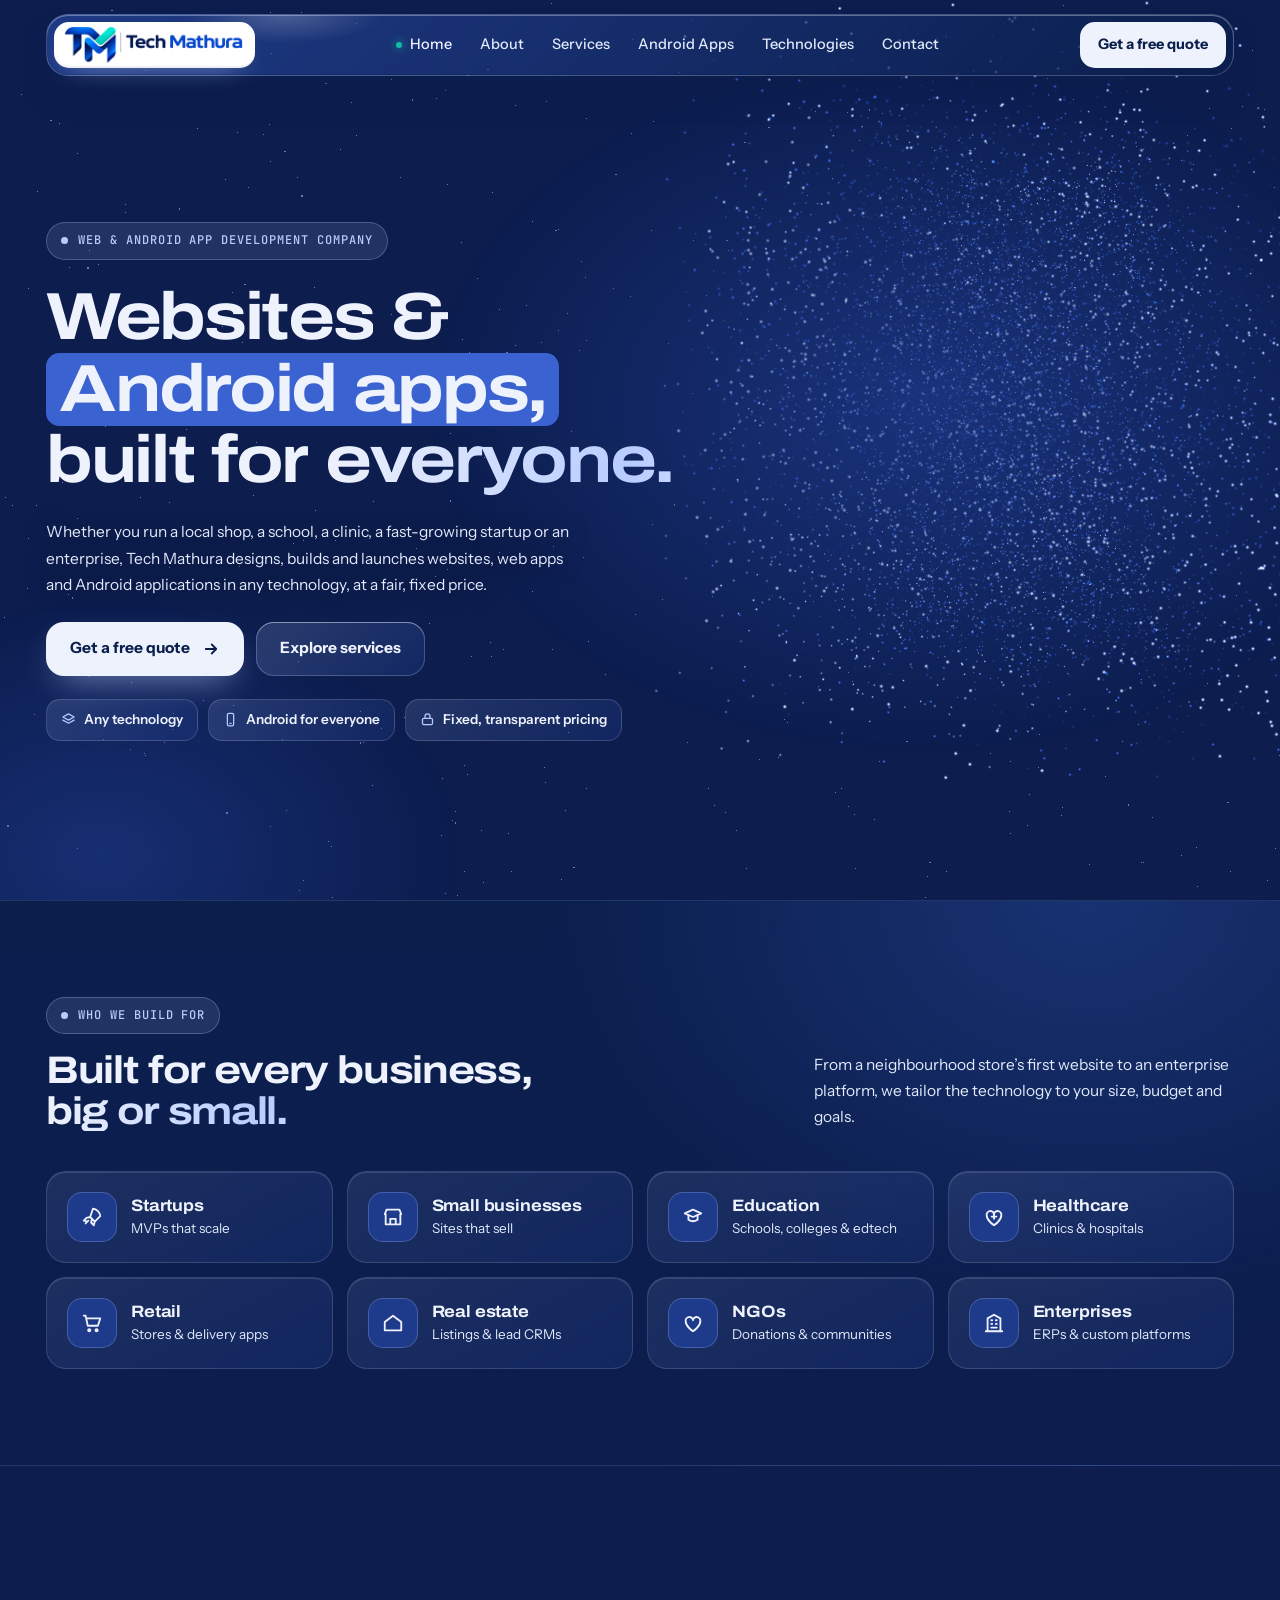
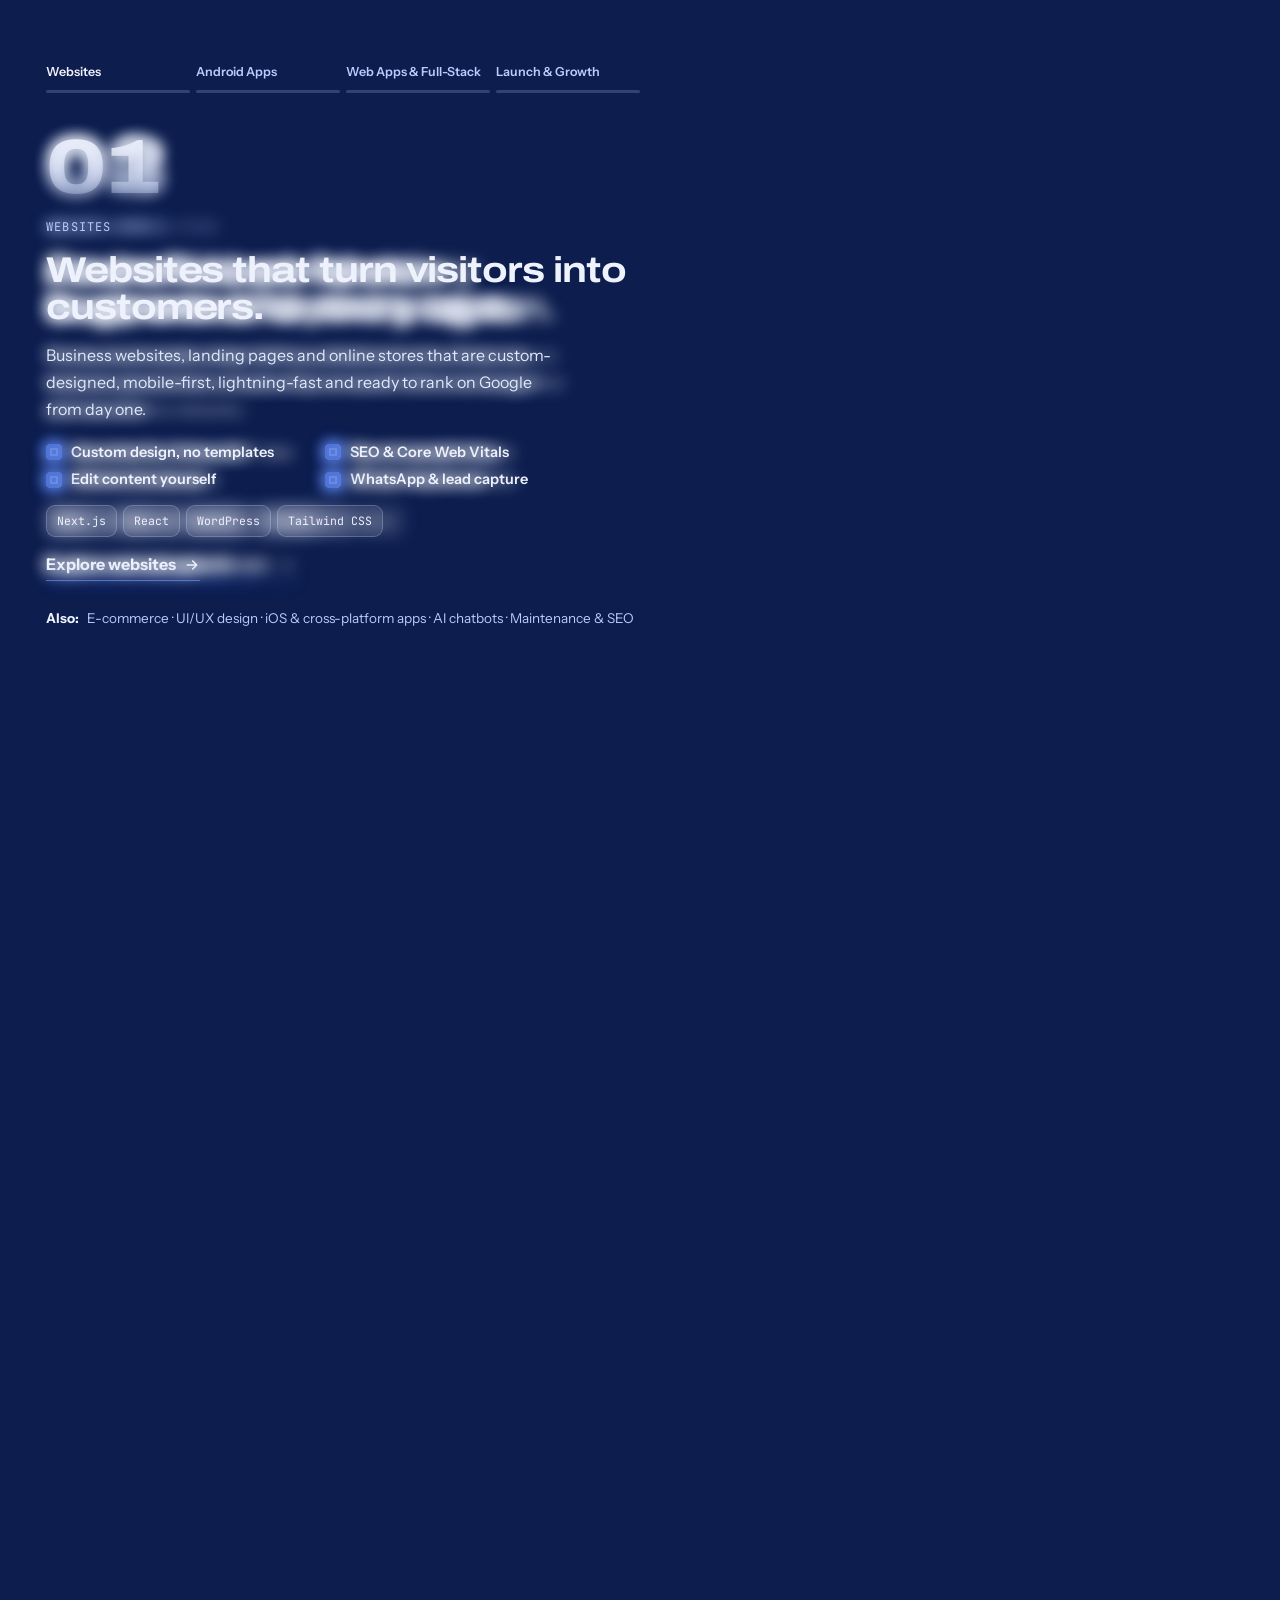
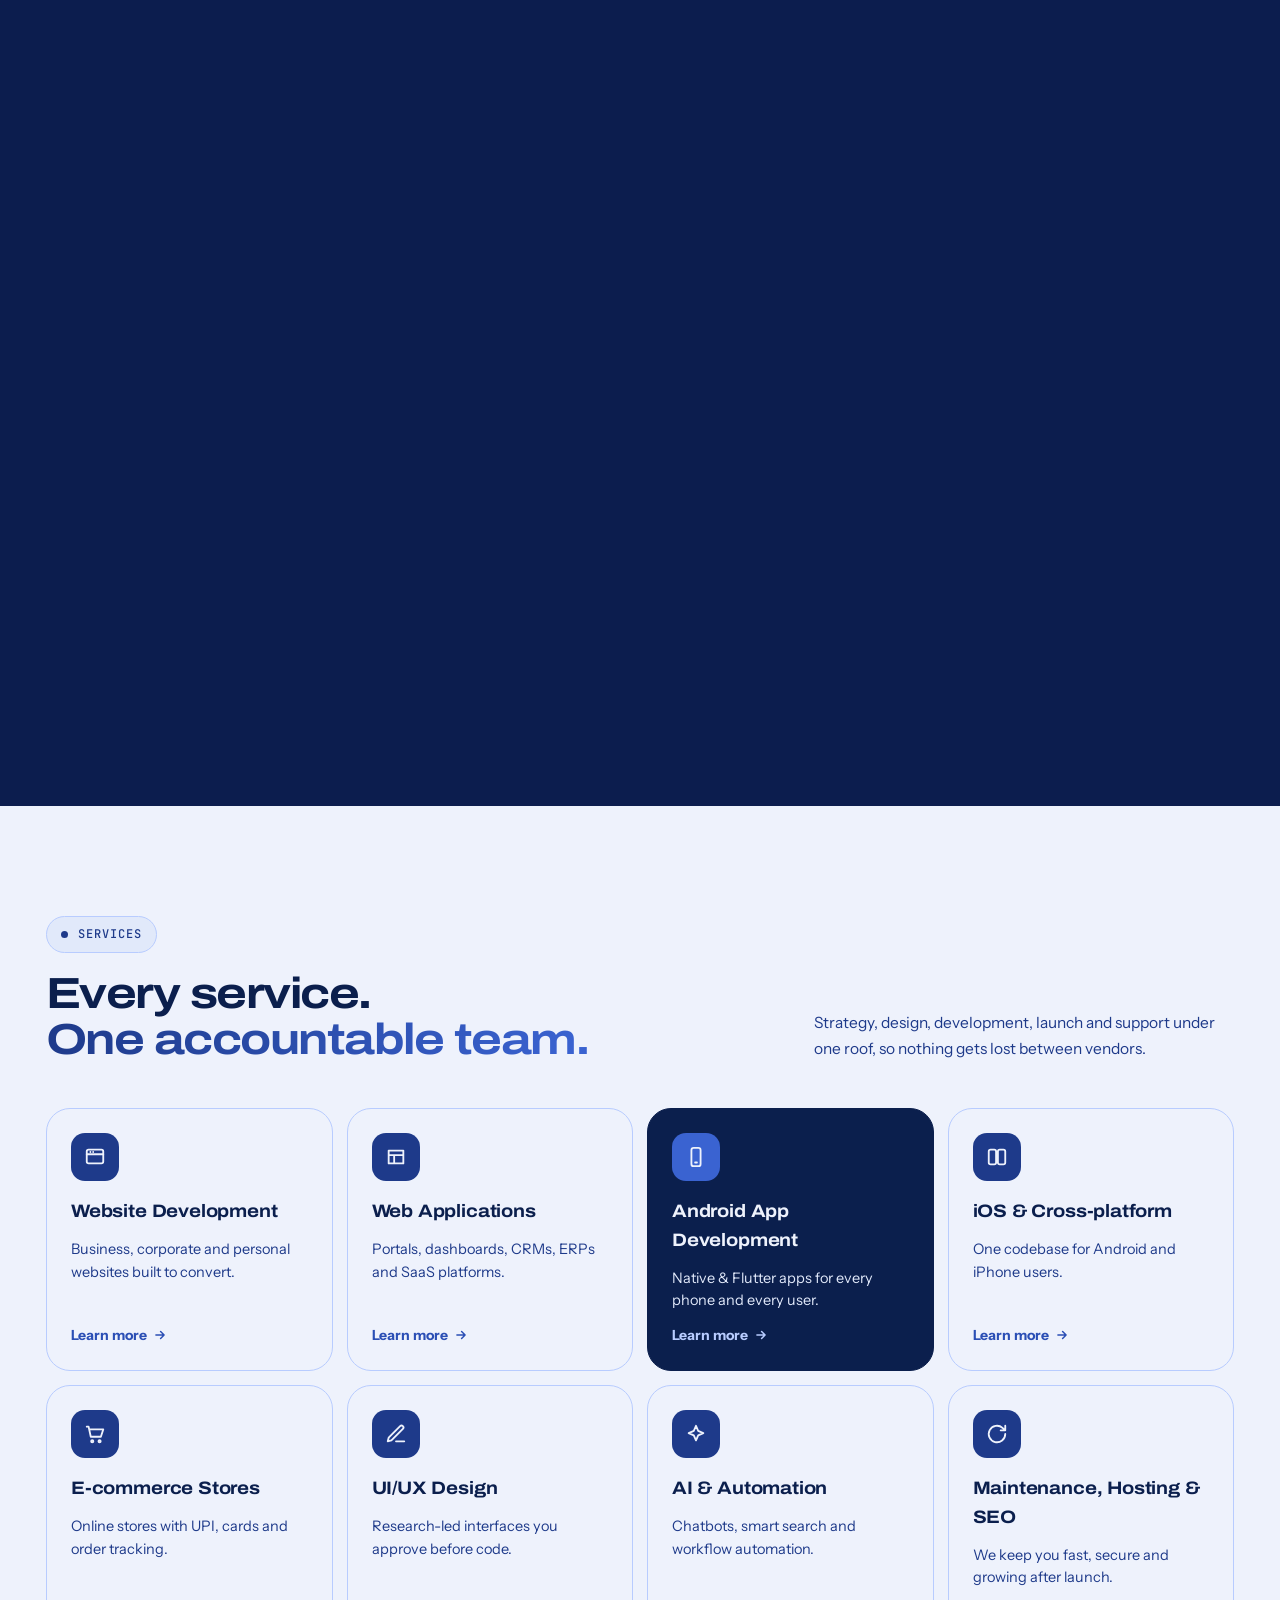
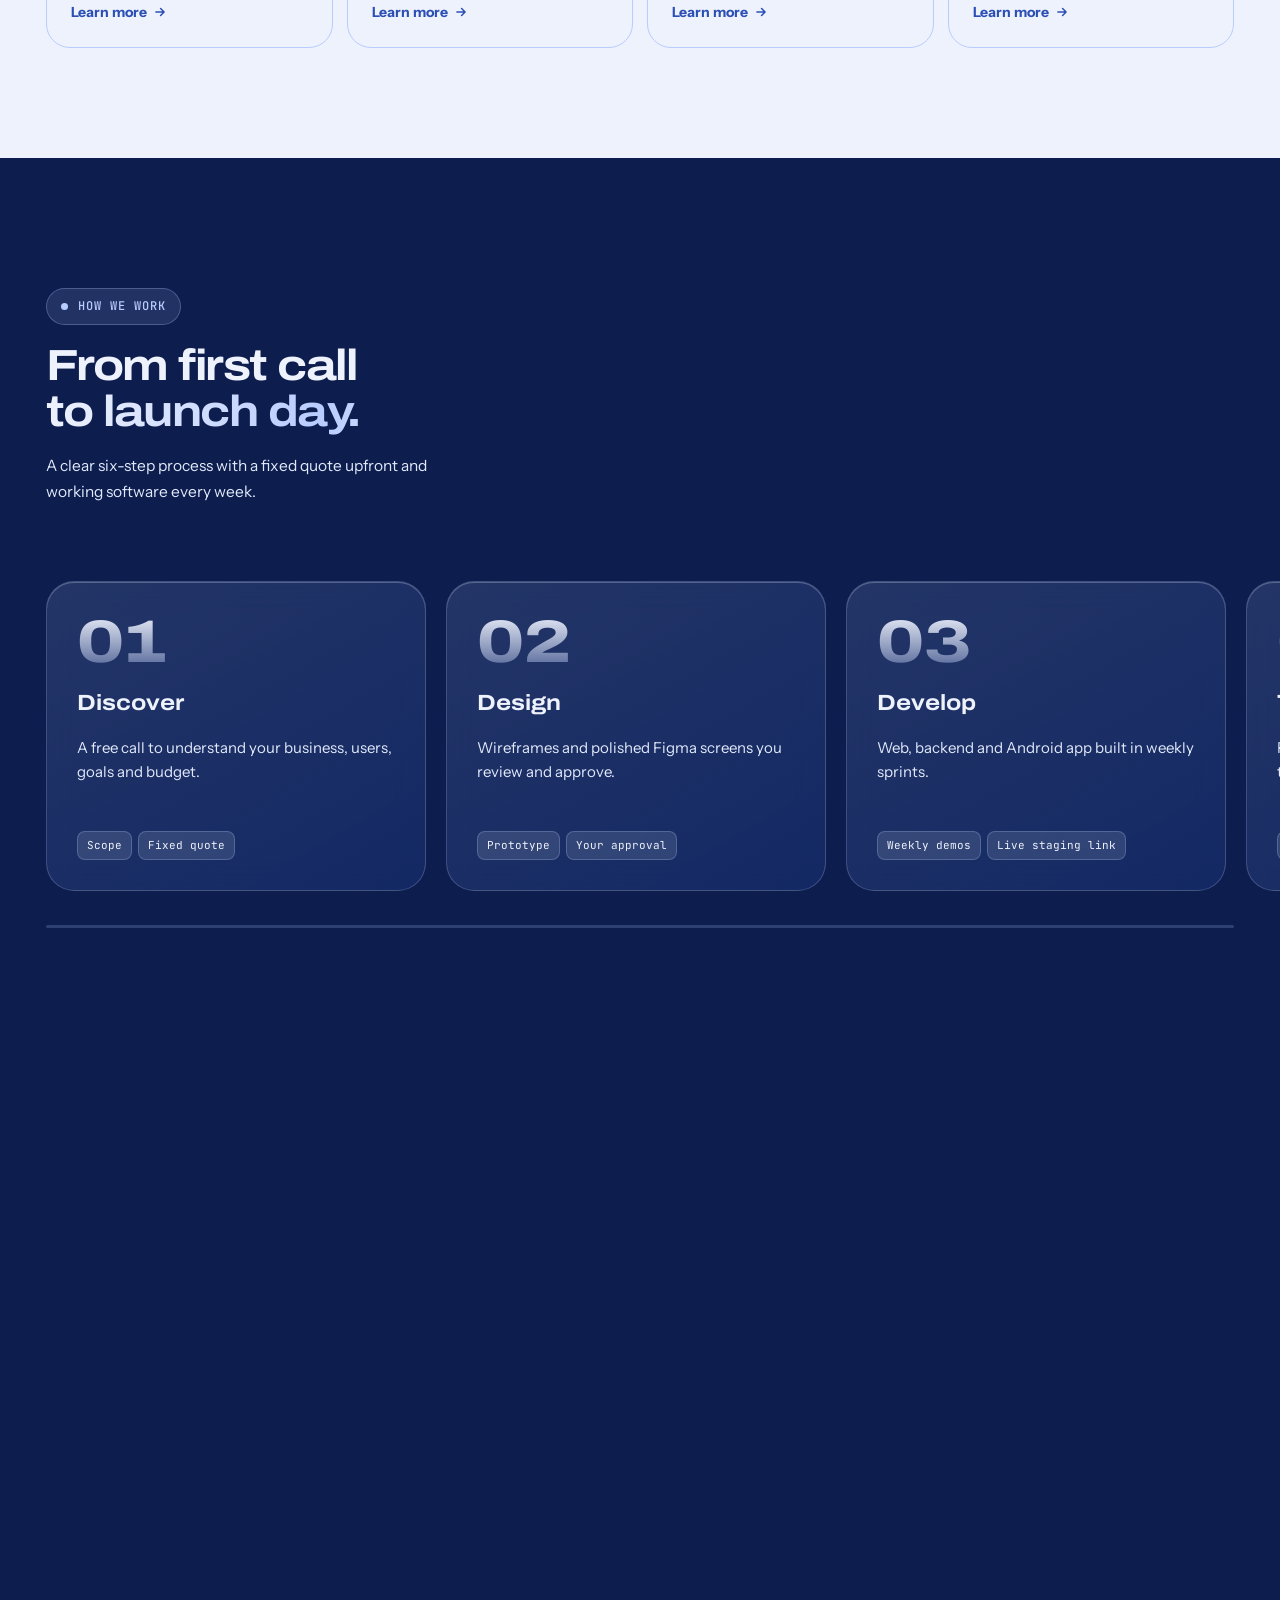
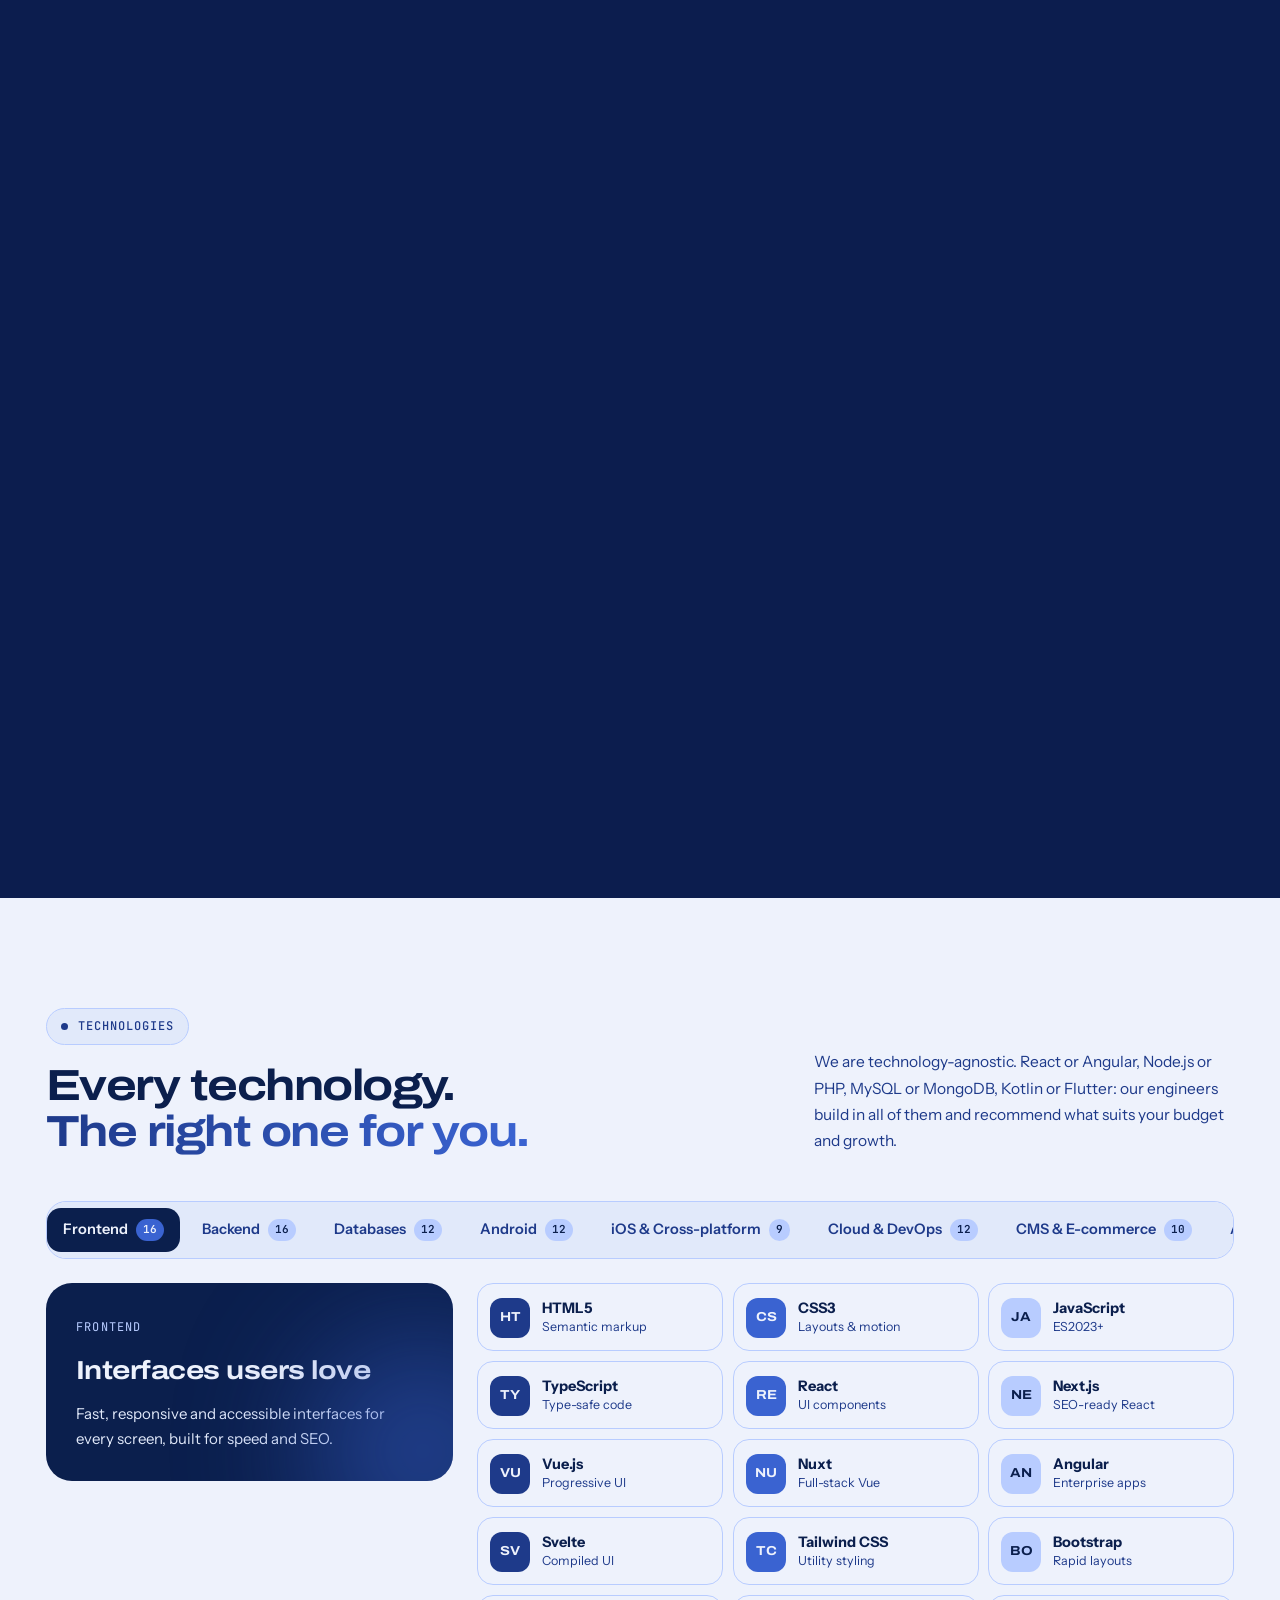
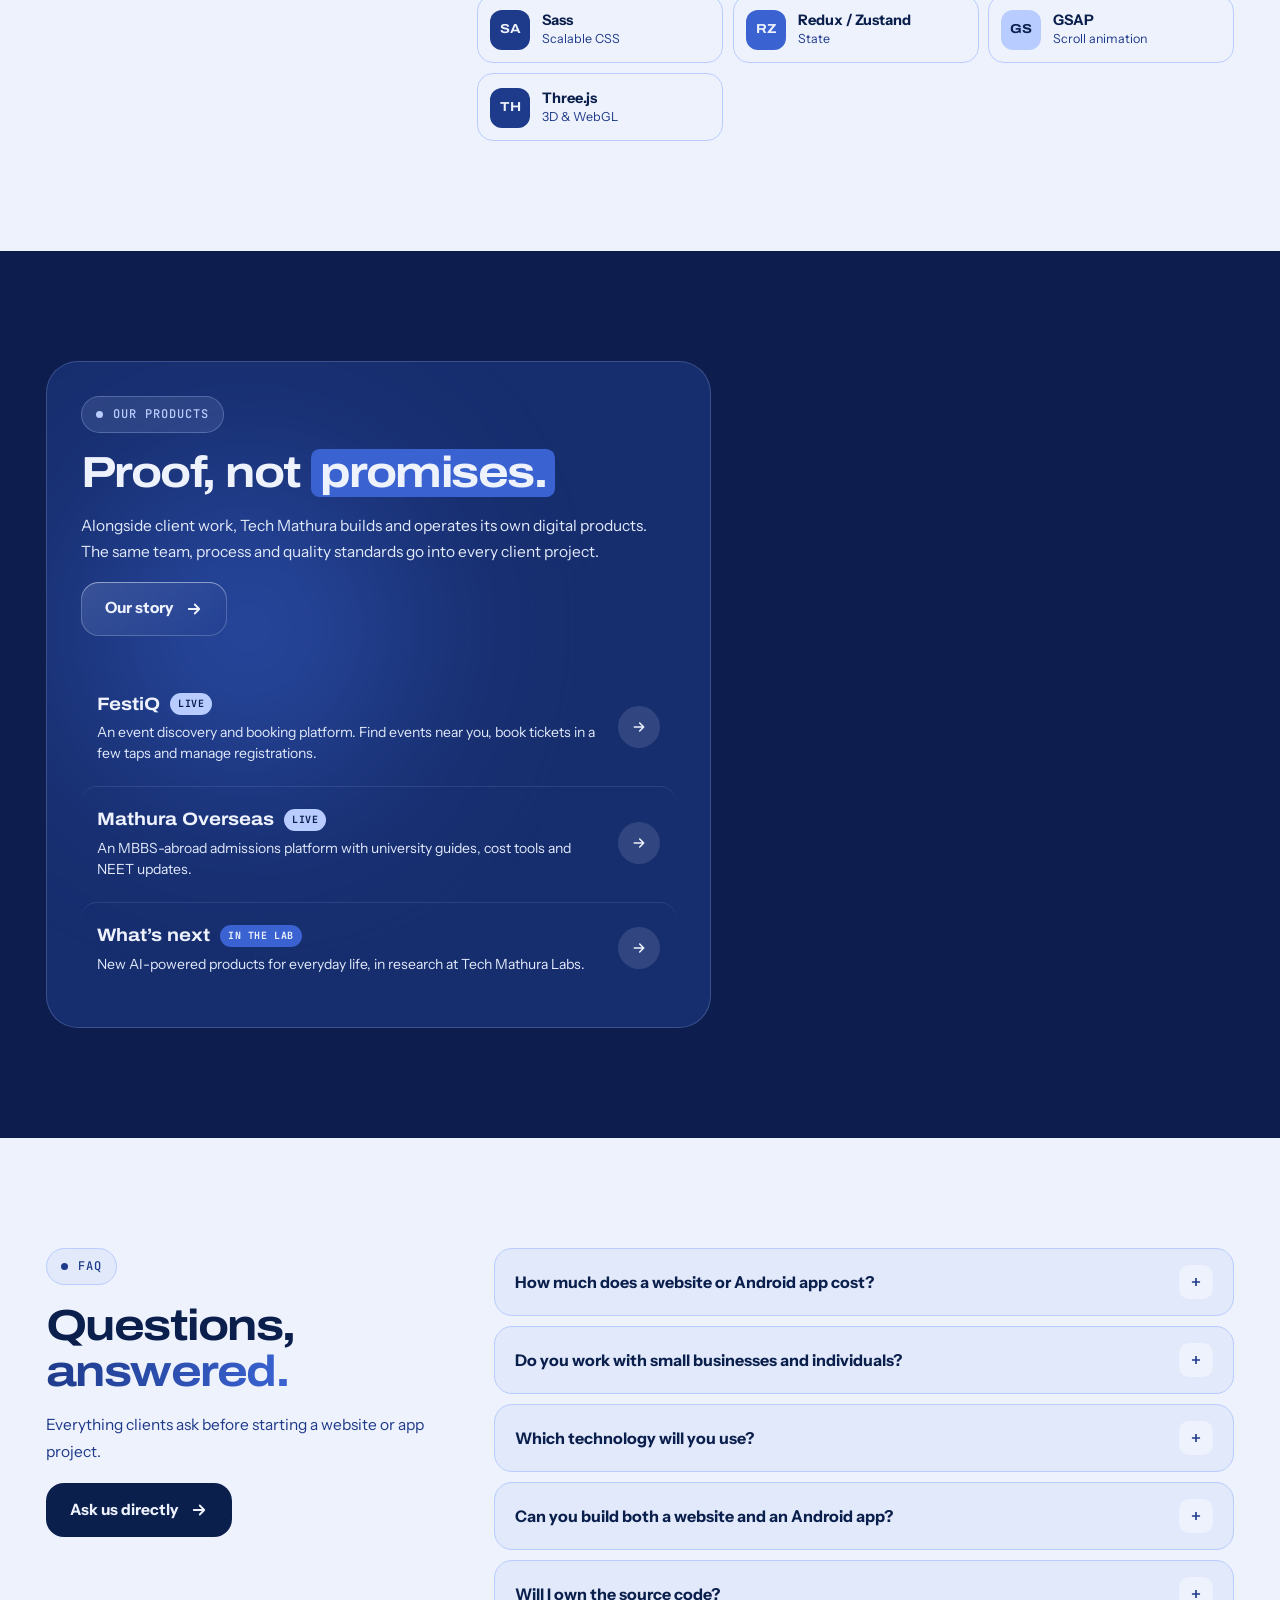
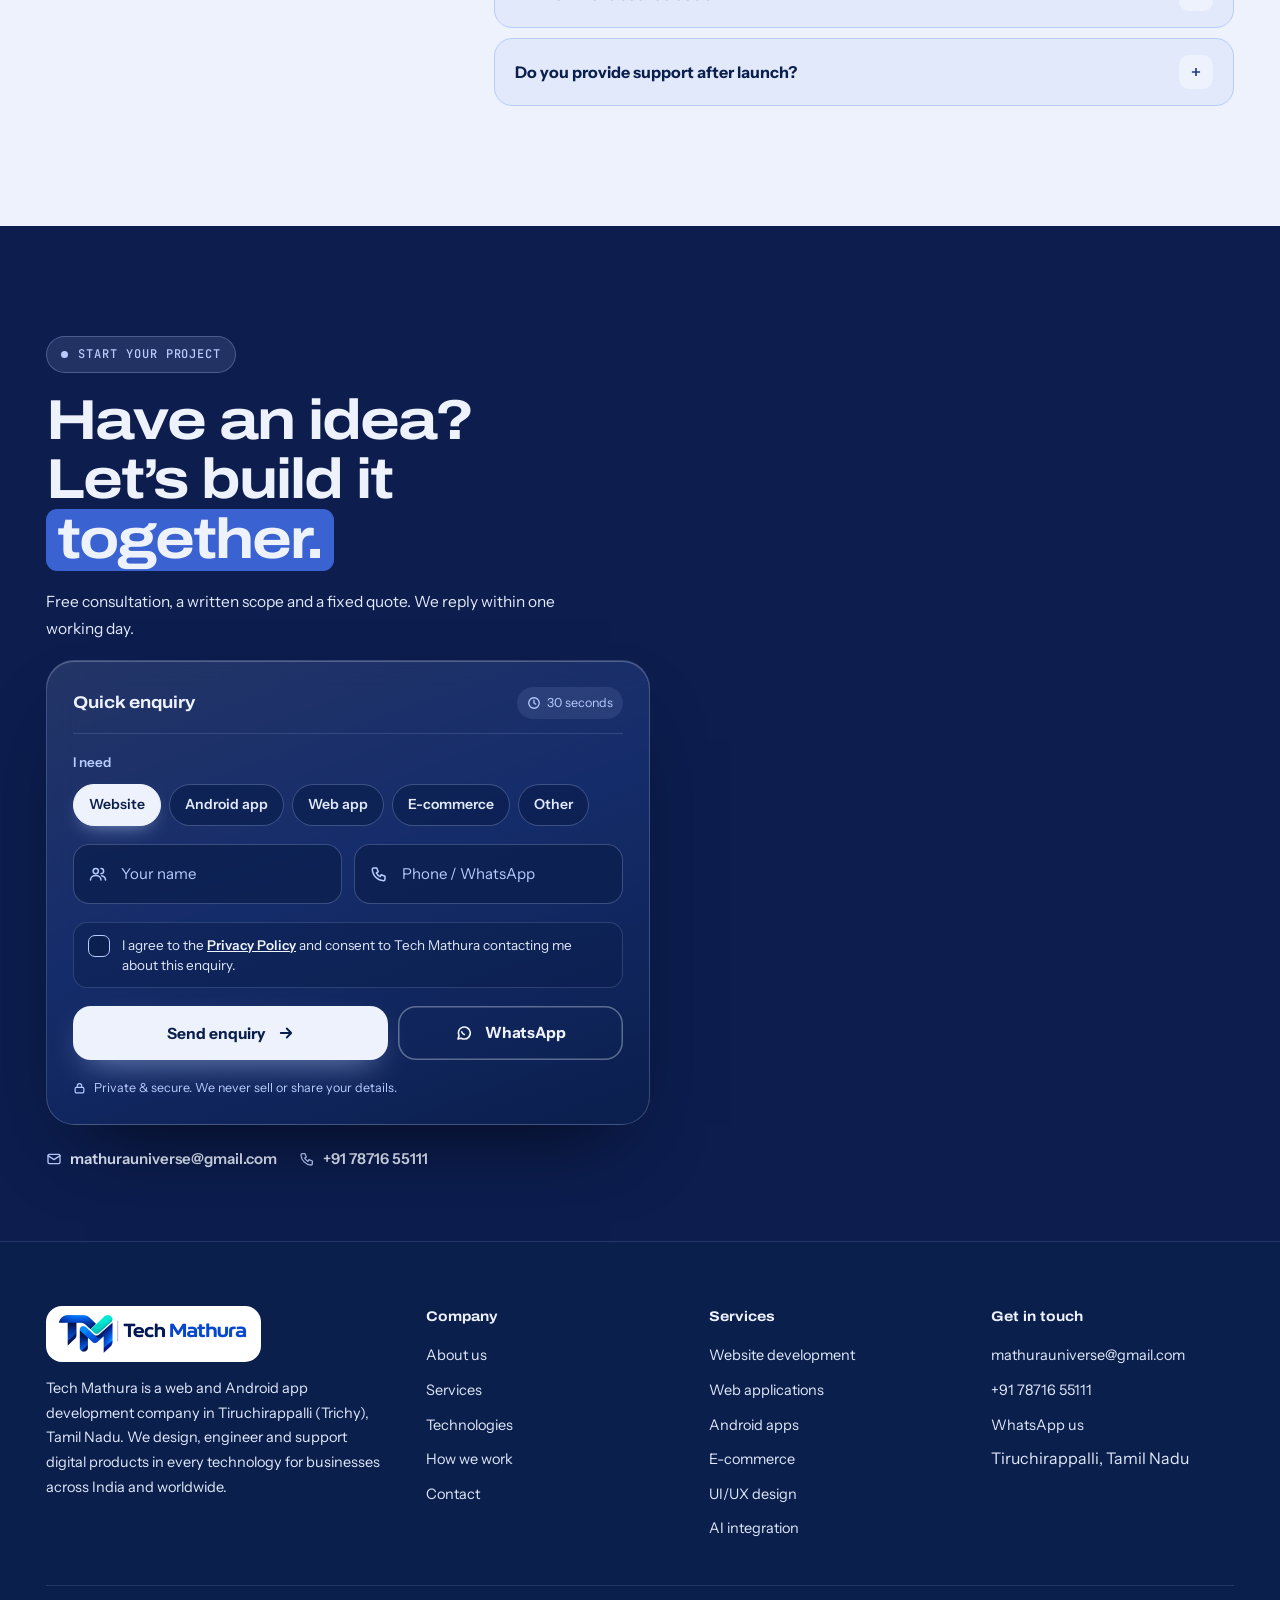
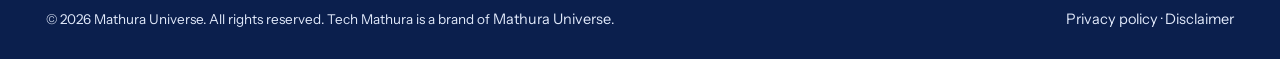
==== commit 945e19ad: "Services card added for mobile" ====
--- a/index.html
+++ b/index.html
@@ -1,18 +1,19 @@
 <!doctype html>
-<html lang="en">
+<html lang="en-IN">
 <head>
 <meta charset="utf-8">
 <meta name="viewport" content="width=device-width, initial-scale=1, viewport-fit=cover">
-<title>Tech Mathura | Website & Android App Development Company in India</title>
-<meta name="description" content="Tech Mathura builds websites, web apps and Android apps in every technology for startups, small businesses, institutions and enterprises. Free consultation and fixed quotes.">
+<title>Web & Android App Development Company in Trichy | Tech Mathura</title>
+<meta name="description" content="Website, web app and Android app development company in Tiruchirappalli (Trichy), Tamil Nadu, serving businesses across India. Free consultation, fixed quotes.">
+<meta name="robots" content="index, follow, max-snippet:-1, max-image-preview:large">
 <meta name="theme-color" content="#0C1D4E">
 <link rel="icon" href="assets/favicon.svg" type="image/svg+xml"><link rel="apple-touch-icon" href="assets/favicon.png">
 <link rel="canonical" href="https://tech.mathurauniverse.com/">
-<meta property="og:title" content="Tech Mathura | Website &amp; Android App Development Company in India"><meta property="og:description" content="Tech Mathura builds websites, web apps and Android apps in every technology for startups, small businesses, institutions and enterprises. Free consultation and fixed quotes."><meta property="og:type" content="website"><meta property="og:url" content="https://tech.mathurauniverse.com/"><meta property="og:image" content="https://tech.mathurauniverse.com/assets/og-image.png"><meta property="og:site_name" content="Tech Mathura"><meta name="twitter:card" content="summary_large_image">
+<meta property="og:title" content="Web &amp; Android App Development Company in Trichy | Tech Mathura"><meta property="og:description" content="Website, web app and Android app development company in Tiruchirappalli (Trichy), Tamil Nadu, serving businesses across India. Free consultation, fixed quotes."><meta property="og:type" content="website"><meta property="og:url" content="https://tech.mathurauniverse.com/"><meta property="og:image" content="https://tech.mathurauniverse.com/assets/og-image.png"><meta property="og:site_name" content="Tech Mathura"><meta name="twitter:card" content="summary_large_image"><meta name="twitter:title" content="Web &amp; Android App Development Company in Trichy | Tech Mathura"><meta name="twitter:description" content="Website, web app and Android app development company in Tiruchirappalli (Trichy), Tamil Nadu, serving businesses across India. Free consultation, fixed quotes."><meta name="twitter:image" content="https://tech.mathurauniverse.com/assets/og-image.png"><meta property="og:locale" content="en_IN">
 <link rel="preconnect" href="https://fonts.googleapis.com"><link rel="preconnect" href="https://fonts.gstatic.com" crossorigin>
 <link href="https://fonts.googleapis.com/css2?family=Archivo:wdth,wght@100..125,400..800&family=Instrument+Sans:wght@400;500;600;700&family=JetBrains+Mono:wght@400;500&display=swap" rel="stylesheet">
 <link rel="stylesheet" href="style.css">
-<script type="application/ld+json">{"@context":"https://schema.org","@type":"Organization","name":"Tech Mathura","url":"https://tech.mathurauniverse.com/","logo":"https://tech.mathurauniverse.com/assets/logo.png","parentOrganization":{"@type":"Organization","name":"Mathura Universe","url":"https://mathurauniverse.com"},"description":"Web and Android app development company","email":"mathurauniverse@gmail.com","telephone":"+91-7871655111","address":{"@type":"PostalAddress","addressLocality":"Tiruchirappalli","addressRegion":"Tamil Nadu","addressCountry":"IN"}}</script>
+<script type="application/ld+json">{"@context":"https://schema.org","@graph":[{"@type":["Organization","ProfessionalService"],"@id":"https://tech.mathurauniverse.com/#org","name":"Tech Mathura","url":"https://tech.mathurauniverse.com/","logo":{"@type":"ImageObject","url":"https://tech.mathurauniverse.com/assets/logo.png"},"image":"https://tech.mathurauniverse.com/assets/og-image.png","description":"Tech Mathura is a website, web application and Android app development company in Tiruchirappalli (Trichy), Tamil Nadu, India, serving businesses across India and worldwide.","email":"mathurauniverse@gmail.com","telephone":"+91-7871655111","address":{"@type":"PostalAddress","addressLocality":"Tiruchirappalli","addressRegion":"Tamil Nadu","addressCountry":"IN"},"areaServed":[{"@type":"City","name":"Tiruchirappalli"},{"@type":"State","name":"Tamil Nadu"},{"@type":"Country","name":"India"}],"parentOrganization":{"@type":"Organization","name":"Mathura Universe","url":"https://mathurauniverse.com"},"contactPoint":{"@type":"ContactPoint","contactType":"sales","telephone":"+91-7871655111","email":"mathurauniverse@gmail.com","areaServed":"IN","availableLanguage":["English"]},"knowsAbout":["Website development","Web application development","Android app development","iOS app development","Flutter","React","Next.js","Node.js","E-commerce development","UI/UX design","AI integration","SEO"]},{"@type":"WebSite","@id":"https://tech.mathurauniverse.com/#website","url":"https://tech.mathurauniverse.com/","name":"Tech Mathura","publisher":{"@id":"https://tech.mathurauniverse.com/#org"},"inLanguage":"en-IN"},{"@type":"WebPage","@id":"https://tech.mathurauniverse.com/#webpage","url":"https://tech.mathurauniverse.com/","name":"Web & Android App Development Company in Trichy | Tech Mathura","description":"Website, web app and Android app development company in Tiruchirappalli (Trichy), Tamil Nadu, serving businesses across India. Free consultation, fixed quotes.","isPartOf":{"@id":"https://tech.mathurauniverse.com/#website"},"about":{"@id":"https://tech.mathurauniverse.com/#org"},"inLanguage":"en-IN"},{"@type":"FAQPage","@id":"https://tech.mathurauniverse.com/#faq","mainEntity":[{"@type":"Question","name":"How much does a website or Android app cost?","acceptedAnswer":{"@type":"Answer","text":"It depends on the features, number of screens and integrations you need. A simple business website costs far less than a custom web application or Android app. After a free discovery call we send a fixed, itemised quote so you know the full cost before we begin."}},{"@type":"Question","name":"Do you work with small businesses and individuals?","acceptedAnswer":{"@type":"Answer","text":"Yes. We build for everyone, from local shops, clinics and tutors to startups, institutions and enterprises. We suggest the right scope for your budget and can grow your product step by step."}},{"@type":"Question","name":"Which technology will you use?","acceptedAnswer":{"@type":"Answer","text":"Whatever fits your goals best. We work across React, Next.js, Angular, Vue, Node.js, PHP/Laravel, Python/Django, Java, MySQL, PostgreSQL, MongoDB, Kotlin, Flutter and more, and explain our recommendation in plain language."}},{"@type":"Question","name":"Can you build both a website and an Android app?","acceptedAnswer":{"@type":"Answer","text":"Yes. Many clients start with both. We share one backend between your website and app, so data stays in sync and costs stay lower."}},{"@type":"Question","name":"Will I own the source code?","acceptedAnswer":{"@type":"Answer","text":"Yes. You own 100% of the code, designs, domain, app listing and data. Everything is handed over with documentation."}},{"@type":"Question","name":"Do you provide support after launch?","acceptedAnswer":{"@type":"Answer","text":"Yes. Our maintenance plans cover hosting, security updates, backups, monitoring, bug fixes, SEO and new features."}}]}]}</script>
 </head>
 <body data-page="home">
 <canvas id="tm-gl" class="gl" aria-hidden="true"></canvas>
@@ -104,7 +105,7 @@
 <footer class="foot"><div class="wrap">
 <div class="fg">
 <div><a class="logo foot-logo" href="index.html" aria-label="Tech Mathura home"><img class="logo-img" src="assets/logo.png" alt="Tech Mathura" width="200" height="50" onerror="this.remove()"><span class="logo-txt"><span class="mk" aria-hidden="true">TM</span><span><b>Tech Mathura</b><small>Web &amp; App Development</small></span></span></a>
-<p>Tech Mathura is a web and Android app development company. We design, engineer and support digital products in every technology, for businesses and institutions of every size.</p></div>
+<p>Tech Mathura is a web and Android app development company in Tiruchirappalli (Trichy), Tamil Nadu. We design, engineer and support digital products in every technology for businesses across India and worldwide.</p></div>
 <div><h4>Company</h4><ul><li><a href="about.html">About us</a></li><li><a href="services.html">Services</a></li><li><a href="index.html#stack">Technologies</a></li><li><a href="index.html#process">How we work</a></li><li><a href="contact.html">Contact</a></li></ul></div>
 <div><h4>Services</h4><ul><li><a href="services.html#websites">Website development</a></li><li><a href="services.html#webapps">Web applications</a></li><li><a href="services.html#android">Android apps</a></li><li><a href="services.html#ecommerce">E-commerce</a></li><li><a href="services.html#uiux">UI/UX design</a></li><li><a href="services.html#ai">AI integration</a></li></ul></div>
 <div><h4>Get in touch</h4><ul><li><a href="mailto:mathurauniverse@gmail.com">mathurauniverse@gmail.com</a></li><li><a href="tel:+917871655111">+91 78716 55111</a></li><li><a href="https://wa.me/917871655111">WhatsApp us</a></li><li>Tiruchirappalli, Tamil Nadu</li></ul></div>
--- a/style.css
+++ b/style.css
@@ -735,3 +735,242 @@
  .nbar .logo{height:48px;padding:0 8px 0 9px}
  .nbar .logo .logo-img{height:34px;max-width:170px}
 }
+
+/* =========================================================
+   Contact — step-by-step enquiry (wizard)
+   ========================================================= */
+.ct2-g{display:grid;grid-template-columns:minmax(0,.72fr) minmax(0,1.28fr);gap:56px;align-items:start}
+.ct2-side{position:sticky;top:110px;display:flex;flex-direction:column;gap:20px}
+.ct2-side .sub{max-width:420px}
+.ct2-get{list-style:none;margin:0;padding:0;display:flex;flex-wrap:wrap;gap:8px}
+.ct2-get li{display:inline-flex;align-items:center;gap:7px;padding:8px 12px;border-radius:999px;background:rgba(184,204,255,.1);border:1px solid rgba(184,204,255,.22);color:#EEF2FC;font-size:13.5px;font-weight:600}
+.ct2-get li svg{color:#B8CCFF}
+.cq{display:grid;border-radius:22px;overflow:hidden;border:1px solid rgba(238,242,252,.16);background:linear-gradient(150deg,rgba(184,204,255,.1),rgba(23,46,110,.7));backdrop-filter:blur(12px);-webkit-backdrop-filter:blur(12px)}
+.cq-r{display:grid;grid-template-columns:auto minmax(0,1fr) auto;align-items:center;gap:14px;padding:16px 18px;color:#EEF2FC;text-decoration:none;transition:background .3s}
+.cq-r+.cq-r{border-top:1px solid rgba(184,204,255,.14)}
+.cq-r:hover{background:rgba(238,242,252,.08);color:#EEF2FC}
+.cq-r>svg{color:#B8CCFF;transition:transform .3s}.cq-r:hover>svg{transform:translateX(4px)}
+.cq-i{width:40px;height:40px;border-radius:12px;background:#3A63D1;display:grid;place-items:center;color:#EEF2FC}
+.cq-r small{display:block;font-size:12.5px;color:#B8CCFF;line-height:1.3}
+.cq-r b{display:block;font-size:15px;line-height:1.35;word-break:break-word}
+.ct2-loc{display:flex;gap:8px;align-items:center;margin:0;font-size:13.5px;color:#B8CCFF !important}
+
+.wz{position:relative;display:flex;flex-direction:column;border-radius:30px;background:linear-gradient(165deg,rgba(184,204,255,.13),rgba(23,46,110,.94) 40%,rgba(11,31,77,.97));border:1px solid rgba(238,242,252,.18);box-shadow:inset 0 1px 0 rgba(238,242,252,.22),0 50px 90px -45px rgba(0,0,0,.75);backdrop-filter:blur(18px);-webkit-backdrop-filter:blur(18px);overflow:hidden}
+.wz-top{padding:26px 30px 0}
+.wz-title{display:flex;justify-content:space-between;align-items:center;gap:12px;margin-bottom:18px}
+.wz-title b{font-family:Archivo,sans-serif;font-stretch:112%;font-size:17px;color:#EEF2FC}
+.wz-title span{font-size:13px;color:#B8CCFF;padding:6px 11px;border-radius:999px;background:rgba(184,204,255,.1)}
+.wz-title i{font-style:normal;color:#EEF2FC;font-weight:700}
+.wz-prog{list-style:none;margin:0;padding:0;display:grid;grid-template-columns:repeat(4,minmax(0,1fr));gap:8px}
+.wz-prog button{width:100%;display:grid;gap:9px;padding:0;background:none;border:0;cursor:pointer;text-align:left;font:inherit;color:#B8CCFF;font-size:12.5px;font-weight:600}
+.wz-prog button i{display:block;height:4px;border-radius:4px;background:rgba(184,204,255,.2);position:relative;overflow:hidden}
+.wz-prog button i::after{content:"";position:absolute;inset:0;background:#EEF2FC;transform:scaleX(0);transform-origin:left;transition:transform .5s cubic-bezier(.2,.8,.2,1)}
+.wz-prog button.done i::after,.wz-prog button.on i::after{transform:scaleX(1)}
+.wz-prog button.on{color:#EEF2FC}
+.wz-prog button.done{color:#E1E9FA}
+.wz-step{border:0;margin:0;padding:28px 30px 8px;min-width:0}
+.js .wz-step:not(.on){display:none}
+.js .wz-step.on{animation:wzIn .5s cubic-bezier(.2,.8,.2,1) both}
+@keyframes wzIn{from{opacity:0;transform:translateX(18px)}}
+.wz-step.back.on{animation-name:wzBack}
+@keyframes wzBack{from{opacity:0;transform:translateX(-18px)}}
+.wz-step legend{display:grid;gap:6px;padding:0;margin-bottom:22px}
+.wz-step legend b{font-family:Archivo,sans-serif;font-stretch:115%;font-weight:700;font-size:clamp(22px,2vw,28px);letter-spacing:-.02em;color:#EEF2FC;line-height:1.15}
+.wz-step legend span{font-size:14.5px;color:#E1E9FA}
+.opt-g{display:grid;grid-template-columns:repeat(2,minmax(0,1fr));gap:10px}
+.opt{position:relative;display:flex;align-items:center;gap:13px;padding:14px;border-radius:18px;border:1px solid rgba(184,204,255,.22);background:rgba(11,31,77,.55);color:#EEF2FC;font:inherit;text-align:left;cursor:pointer;transition:border-color .25s,background .25s,transform .25s}
+.opt:hover{border-color:rgba(184,204,255,.55);transform:translateY(-2px)}
+.opt-i{flex:none;width:42px;height:42px;border-radius:13px;background:rgba(58,99,209,.35);display:grid;place-items:center;color:#B8CCFF;transition:background .25s,color .25s}
+.opt-t{display:grid;gap:2px;min-width:0}
+.opt-t b{font-size:15px;line-height:1.25}
+.opt-t small{font-size:12.5px;color:#B8CCFF;line-height:1.35}
+.opt-k{position:absolute;top:10px;right:10px;width:22px;height:22px;border-radius:50%;border:1.5px solid rgba(184,204,255,.45);display:grid;place-items:center;color:transparent;transition:all .25s}
+.opt.sel{background:#EEF2FC;border-color:#EEF2FC;color:#0B1F4D}
+.opt.sel .opt-i{background:#1E3A8A;color:#EEF2FC}
+.opt.sel .opt-t small{color:#1E3A8A}
+.opt.sel .opt-k{background:#1E3A8A;border-color:#1E3A8A;color:#EEF2FC}
+.bud-g{display:grid;grid-template-columns:repeat(3,minmax(0,1fr));gap:10px}
+.bud{display:grid;gap:4px;padding:16px;border-radius:18px;border:1px solid rgba(184,204,255,.22);background:rgba(11,31,77,.55);color:#EEF2FC;font:inherit;text-align:left;cursor:pointer;transition:all .25s}
+.bud:hover{border-color:rgba(184,204,255,.55)}
+.bud b{font-family:Archivo,sans-serif;font-stretch:110%;font-size:16px}
+.bud small{font-size:12.5px;color:#B8CCFF}
+.bud.sel{background:#EEF2FC;border-color:#EEF2FC;color:#0B1F4D}.bud.sel small{color:#1E3A8A}
+.wz-sub{display:grid;gap:12px;margin-top:26px}
+.wz-sub>b{font-size:15px;color:#EEF2FC}
+.wchips{display:flex;flex-wrap:wrap;gap:8px}
+.wchip{min-height:42px;padding:0 16px;border-radius:999px;border:1px solid rgba(184,204,255,.28);background:rgba(11,31,77,.55);color:#E1E9FA;font:inherit;font-size:14px;font-weight:600;cursor:pointer;transition:all .25s}
+.wchip:hover{border-color:#B8CCFF;color:#EEF2FC}
+.wchip.sel{background:#EEF2FC;border-color:#EEF2FC;color:#0B1F4D}
+.fx-g{display:grid;grid-template-columns:repeat(2,minmax(0,1fr));gap:16px 14px}
+.fx{display:grid;gap:8px;min-width:0}
+.fx>label{font-size:13.5px;font-weight:600;color:#E1E9FA}
+.fx>label em{font-style:normal;font-weight:500;font-size:12px;color:#B8CCFF;margin-left:4px}
+.fx-in{position:relative}
+.fx-i{position:absolute;left:15px;top:50%;transform:translateY(-50%);color:#B8CCFF;display:grid;pointer-events:none}
+.fx input,.fx textarea{width:100%;height:54px;padding:0 16px 0 46px;border-radius:15px;border:1px solid rgba(184,204,255,.26);background:rgba(11,31,77,.7);color:#EEF2FC;font:inherit;font-size:15.5px;transition:border-color .25s,box-shadow .25s,background .25s}
+.fx textarea{height:auto;min-height:140px;padding:14px 16px;resize:vertical;line-height:1.6}
+.fx input::placeholder,.fx textarea::placeholder{color:rgba(184,204,255,.6)}
+.fx input:focus,.fx textarea:focus{outline:none;border-color:#B8CCFF;background:rgba(11,31,77,.95);box-shadow:0 0 0 4px rgba(58,99,209,.32)}
+.fx-err{min-height:0;font-size:12.5px;color:#EEF2FC}
+.fx.err input{border-color:#EEF2FC;box-shadow:0 0 0 3px rgba(184,204,255,.35);animation:shake .35s}
+.fx.err .fx-err::before{content:"";display:inline-block;width:6px;height:6px;border-radius:50%;background:#B8CCFF;margin-right:7px;vertical-align:middle}
+.wz-err{margin:12px 0 0;font-size:13px;color:#EEF2FC;min-height:0}
+.wz-sum{display:flex;flex-wrap:wrap;gap:8px;margin:18px 0}
+.wz-sum span{display:inline-flex;align-items:center;gap:6px;padding:7px 11px;border-radius:10px;background:rgba(184,204,255,.1);border:1px solid rgba(184,204,255,.2);font-size:13px;color:#EEF2FC}
+.wz-sum span em{font-style:normal;color:#B8CCFF}
+.wz .ef-ok{margin-top:4px}
+.wz-nav{display:flex;align-items:center;gap:14px;padding:22px 30px 28px;margin-top:20px;border-top:1px solid rgba(184,204,255,.14)}
+.wz-back{display:inline-flex;align-items:center;gap:8px;min-height:50px;padding:0 18px;border-radius:16px;border:1px solid rgba(238,242,252,.25);background:transparent;color:#EEF2FC;font:inherit;font-weight:700;font-size:15px;cursor:pointer;transition:background .25s}
+.wz-back:hover{background:rgba(238,242,252,.08)}
+.wz-back svg{transform:rotate(180deg)}
+.wz-note{display:inline-flex;align-items:center;gap:7px;margin-right:auto;font-size:12.5px;color:#B8CCFF}
+.wz-next{min-width:180px}
+.wz~.sent{max-width:none}
+html:not(.js) .wz-nav [data-wz-back],html:not(.js) .wz-prog{display:none}
+
+/* browser autofill: keep the dark field (Chrome/Edge/Safari paint it light by default) */
+.fx input:-webkit-autofill,.fl input:-webkit-autofill,.fx input:-webkit-autofill:focus,.fl input:-webkit-autofill:focus{-webkit-box-shadow:0 0 0 1000px #0B1F4D inset;-webkit-text-fill-color:#EEF2FC;caret-color:#EEF2FC;transition:background-color 99999s}
+/* quick-enquiry floating labels: more room so label and value never touch */
+.fl input{padding:26px 16px 8px 48px}
+.fl input:focus+label,.fl input:not(:placeholder-shown)+label{top:9px}
+
+@media (max-width:1024px){
+ .ct2-g{grid-template-columns:minmax(0,1fr);gap:32px}
+ .ct2-side{position:relative;top:0}
+ .cq{grid-template-columns:repeat(3,minmax(0,1fr))}
+ .cq-r{grid-template-columns:auto minmax(0,1fr)}.cq-r>svg{display:none}
+ .cq-r+.cq-r{border-top:0;border-left:1px solid rgba(184,204,255,.14)}
+}
+@media (max-width:640px){
+ .cq{grid-template-columns:minmax(0,1fr)}
+ .cq-r+.cq-r{border-left:0;border-top:1px solid rgba(184,204,255,.14)}
+ .wz{border-radius:24px}
+ .wz-top{padding:20px 18px 0}
+ .wz-prog span{font-size:11px}
+ .wz-step{padding:22px 18px 4px}
+ .wz-step legend{margin-bottom:18px}
+ .opt-g{grid-template-columns:minmax(0,1fr) minmax(0,1fr);gap:8px}
+ .opt{flex-direction:column;align-items:flex-start;gap:10px;padding:13px}
+ .opt-i{width:38px;height:38px}
+ .opt-t small{display:none}
+ .bud-g{grid-template-columns:minmax(0,1fr) minmax(0,1fr);gap:8px}
+ .bud:last-child{grid-column:1/-1}
+ .fx-g{grid-template-columns:minmax(0,1fr)}
+ .wz-nav{padding:18px;gap:10px}
+ .wz-note{display:none}
+ .wz-back{min-height:52px;padding:0 14px}
+ .wz-next{flex:1;min-width:0}
+ .wz-back+.wz-note+.wz-next{margin-left:auto}
+}
+/* fieldset legends ignore padding by default; float them so each step gets breathing room */
+.wz-step legend{float:left;width:100%}
+.wz-step legend+*{clear:both}
+
+/* =========================================================
+   Contact enquiry: whole section fits one screen on laptops/desktops
+   ========================================================= */
+@media (min-width:1025px){
+ .ct2{min-height:var(--vh);display:flex;align-items:center;padding:clamp(84px,12vh,104px) 0 clamp(14px,3vh,32px) !important}
+ .ct2 .wrap{width:100%}
+ .ct2-g{gap:clamp(28px,3.4vw,56px);align-items:center}
+ .ct2-side{position:relative;top:0;gap:clamp(10px,2vh,18px)}
+ .ct2-side .h2{font-size:clamp(26px,min(3.2vw,6.4vh),46px)}
+ .ct2-side .sub{font-size:clamp(14px,min(1.1vw,2.3vh),17px);line-height:1.55}
+ .ct2-get li{padding:6px 11px;font-size:13px}
+ .cq-r{padding:clamp(9px,1.6vh,15px) 16px;gap:12px}
+ .cq-i{width:36px;height:36px;border-radius:11px}
+ .cq-r b{font-size:14.5px}
+ .wz{border-radius:26px}
+ .wz-top{padding:clamp(14px,2.4vh,24px) 26px 0}
+ .wz-title{margin-bottom:clamp(8px,1.6vh,16px)}
+ .wz-step{padding:clamp(14px,2.6vh,26px) 26px 0}
+ .wz-step legend{margin-bottom:clamp(10px,2vh,20px);gap:4px}
+ .wz-step legend b{font-size:clamp(19px,min(1.8vw,3.6vh),26px)}
+ .wz-step legend span{font-size:14px}
+ /* 8 tiles as 4 × 2 instead of 2 × 4 */
+ .opt-g{grid-template-columns:repeat(4,minmax(0,1fr));gap:10px}
+ .opt{flex-direction:column;align-items:flex-start;gap:clamp(6px,1.2vh,10px);padding:clamp(10px,1.8vh,15px) 14px}
+ .opt-i{width:clamp(32px,5vh,40px);height:clamp(32px,5vh,40px);border-radius:11px}
+ .opt-t b{font-size:14.5px}
+ .opt-t small{font-size:12px}
+ /* budget in one row */
+ .bud-g{grid-template-columns:repeat(5,minmax(0,1fr));gap:8px}
+ .bud{padding:clamp(10px,1.8vh,15px) 13px}
+ .bud b{font-size:15px}
+ .wz-sub{margin-top:clamp(14px,2.6vh,24px);gap:10px}
+ .fx-g{gap:clamp(10px,1.8vh,16px) 14px}
+ .fx input{height:clamp(46px,6.6vh,54px)}
+ .fx textarea{min-height:clamp(70px,13vh,130px)}
+ .wz-sum{margin:clamp(8px,1.6vh,16px) 0}
+ .wz-nav{padding:clamp(12px,2.2vh,20px) 26px clamp(14px,2.4vh,22px);margin-top:clamp(12px,2.2vh,20px)}
+ .wz-next,.wz-back{min-height:clamp(44px,6.4vh,52px)}
+ .wz-err{margin-top:8px}
+}
+/* short laptop screens (e.g. 1280 × 600 at 125–150% zoom) */
+@media (min-width:1025px) and (max-height:760px){
+ .ct2-loc,.ct2-get{display:none}
+ .opt-t small,.bud small{display:none}
+ .wz-step legend span{display:none}
+ .wz-sum{display:none}
+}
+@media (min-width:1025px) and (max-height:620px){
+ .ct2-side .sub{display:none}
+}
+/* desktop: all steps share one slot, so the card keeps the same height between steps (no jumping) */
+@media (min-width:1025px){
+ .js .wz{display:grid;grid-template-columns:minmax(0,1fr)}
+ .js .wz>.wz-top{grid-row:1}
+ .js .wz>.wz-step{grid-row:2;grid-column:1}
+ .js .wz>.wz-nav{grid-row:3}
+ .js .wz-step:not(.on){display:block;visibility:hidden;pointer-events:none}
+}
+@media (min-width:1025px){.wz-sum{min-height:34px}.bud b{font-size:clamp(13px,1.05vw,15px);white-space:nowrap}}
+
+/* =========================================================
+   Logo on a white pill — mirrors the white "Get a free quote" button,
+   so the two ends of the nav bar read as a matched pair
+   ========================================================= */
+.nbar .logo:has(.logo-img){height:46px;padding:0 16px;background:#FFFFFF;border-radius:15px;box-shadow:inset 0 -2px 0 rgba(11,31,77,.07),0 12px 26px -16px rgba(184,204,255,.75);transition:transform .3s,box-shadow .3s}
+.nbar .logo:has(.logo-img):hover{background:#FFFFFF;transform:translateY(-1px);box-shadow:inset 0 -2px 0 rgba(11,31,77,.07),0 16px 30px -14px rgba(184,204,255,.95)}
+.nbar .logo .logo-img{height:30px;max-width:none}
+.foot-logo:has(.logo-img){display:inline-flex;align-items:center;height:auto;padding:12px 18px;background:#FFFFFF;border-radius:16px}
+.foot-logo .logo-img{height:34px;max-width:none}
+@media (max-width:1024px){
+ .nbar .logo:has(.logo-img){height:48px;padding:0 16px}
+ .nbar .logo .logo-img{height:31px;max-width:none}
+}
+@media (max-width:640px){
+ .nbar .logo:has(.logo-img){height:48px;padding:0 13px}
+ .nbar .logo .logo-img{height:27px;max-width:none}
+ .foot-logo .logo-img{height:30px}
+}
+/* logo fills its white pill: tighter padding, bigger mark */
+.nbar .logo:has(.logo-img){padding:0 12px 0 10px}
+.nbar .logo .logo-img{height:38px}
+.foot-logo:has(.logo-img){padding:8px 14px 8px 12px}
+.foot-logo .logo-img{height:40px}
+@media (max-width:1024px){.nbar .logo:has(.logo-img){padding:0 12px 0 10px}.nbar .logo .logo-img{height:40px}}
+@media (max-width:640px){.nbar .logo:has(.logo-img){padding:0 10px 0 8px}.nbar .logo .logo-img{height:36px}.foot-logo .logo-img{height:36px}}
+
+/* =========================================================
+   Phones: service cards stack while scrolling (like desktop/tablet),
+   compact so every card fits the screen neatly
+   ========================================================= */
+@media (max-width:640px){
+ .sc{position:sticky;top:calc(74px + var(--i) * 9px);transform:scale(var(--sc,1));filter:brightness(var(--br,1));transform-origin:top center;margin-bottom:14px;border-radius:22px;box-shadow:0 -16px 36px -18px rgba(11,31,77,.75)}
+ .sc .scv{min-height:0;height:86px}
+ .sc .scv>*:not(.orbg){scale:.52}
+ .sc .scv .orbg{width:180px;height:180px}
+ .sc .scb{padding:16px 18px 18px;gap:9px}
+ .sc .num b{font-size:11px;padding:4px 8px}
+ .sc .num span{font-size:11px}
+ .sc h3{font-size:20px}
+ .sc p{font-size:14px;line-height:1.5;display:-webkit-box;-webkit-line-clamp:3;-webkit-box-orient:vertical;overflow:hidden}
+ .sc .dl{grid-template-columns:repeat(2,minmax(0,1fr));gap:6px 10px}
+ .sc .dl li{font-size:12.5px;line-height:1.35;gap:6px}
+ .sc .dl li::before{width:13px;height:13px;margin-top:1px;box-shadow:inset 0 0 0 4px var(--bl),inset 0 0 0 13px var(--wash)}
+ .sc .dl li:nth-child(n+5){display:none}
+ .sc .tch{padding-top:2px;gap:5px}
+ .sc .tch span{font-size:10.5px;padding:4px 8px}
+ .sc .tch span:nth-child(n+5){display:none}
+}
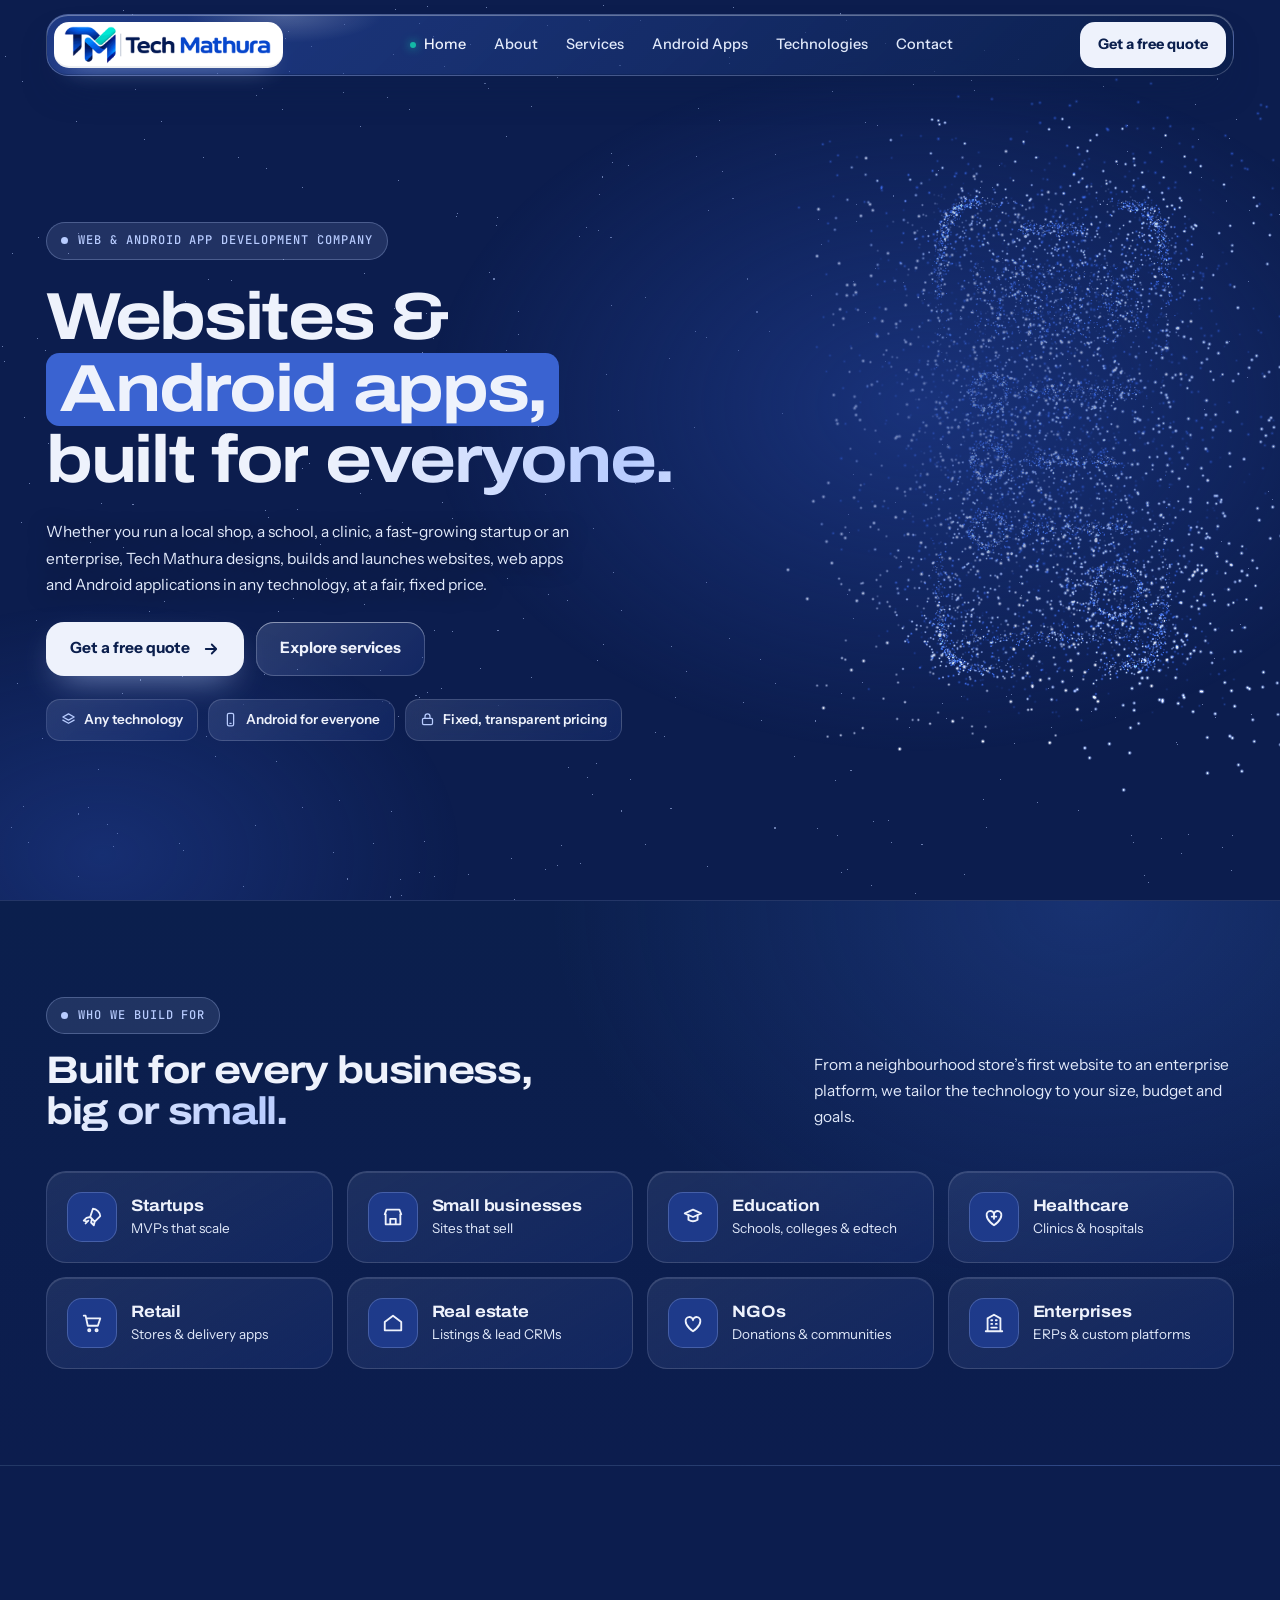
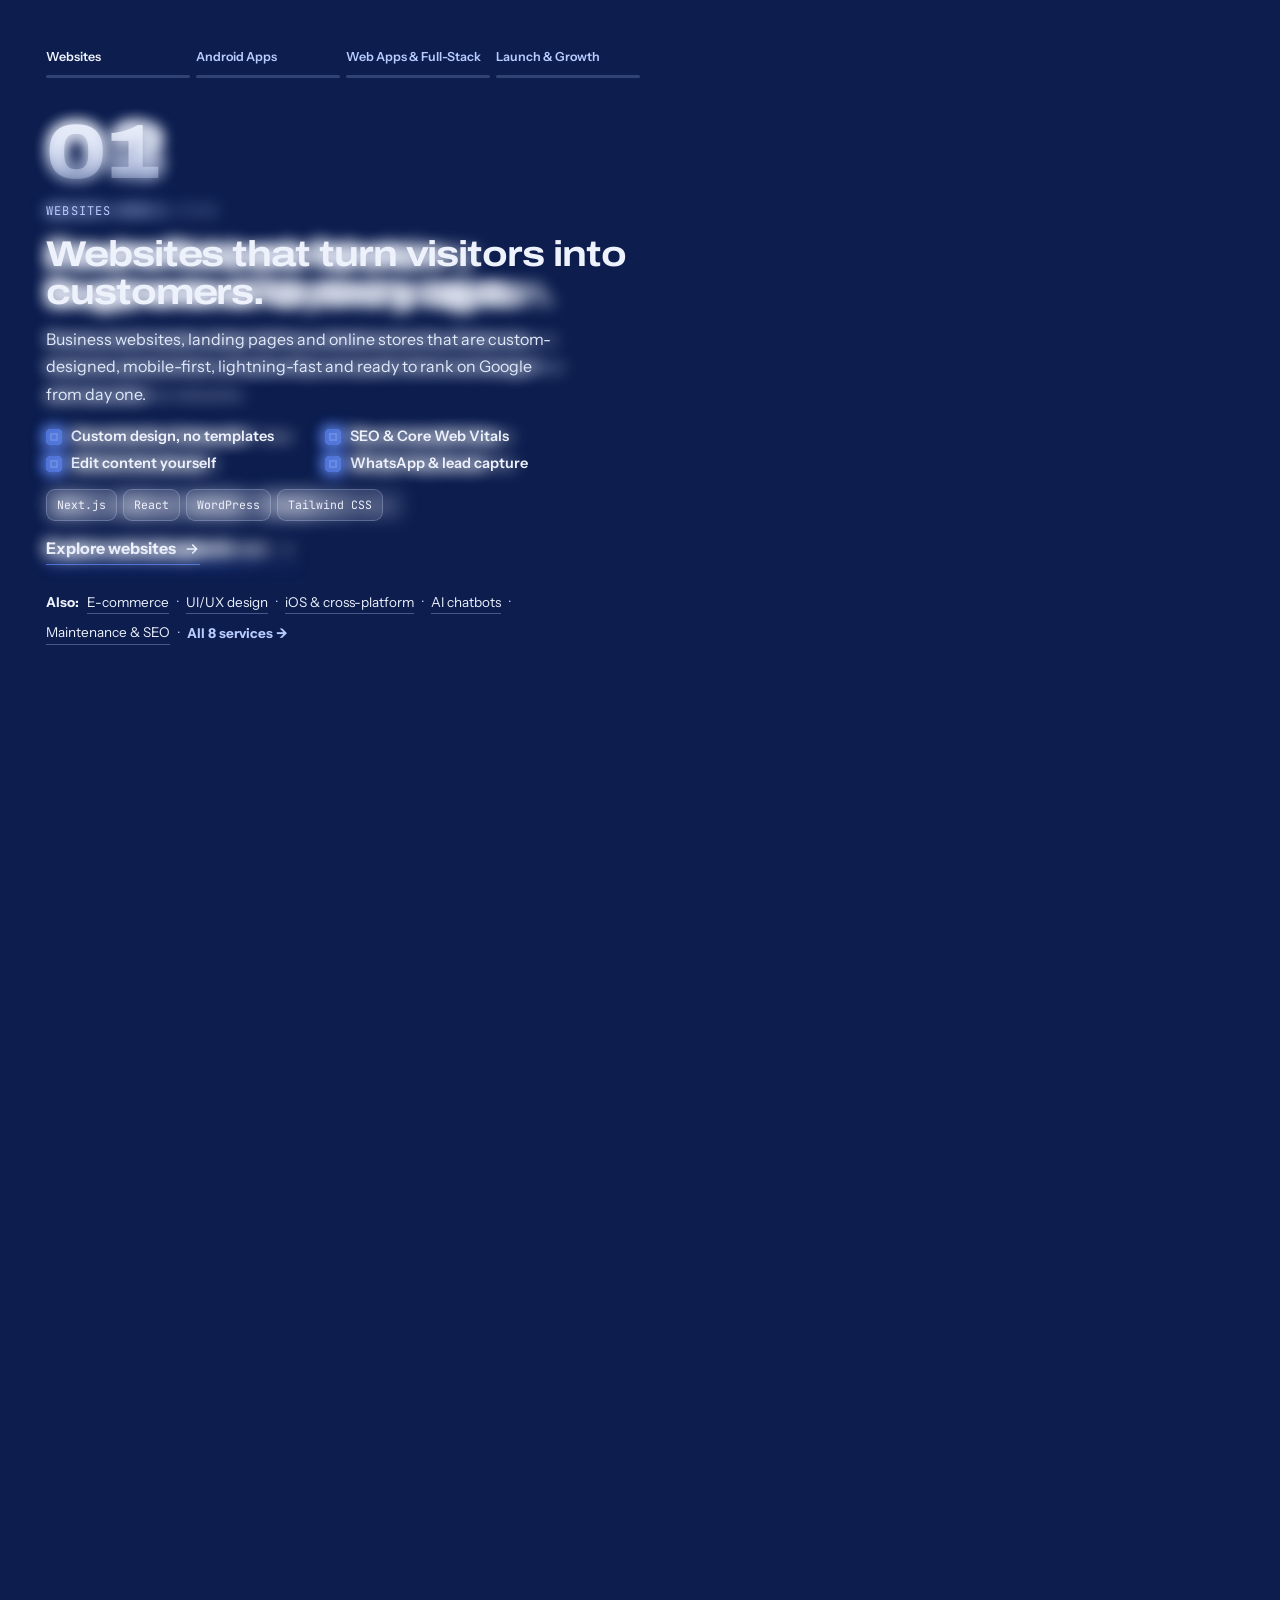
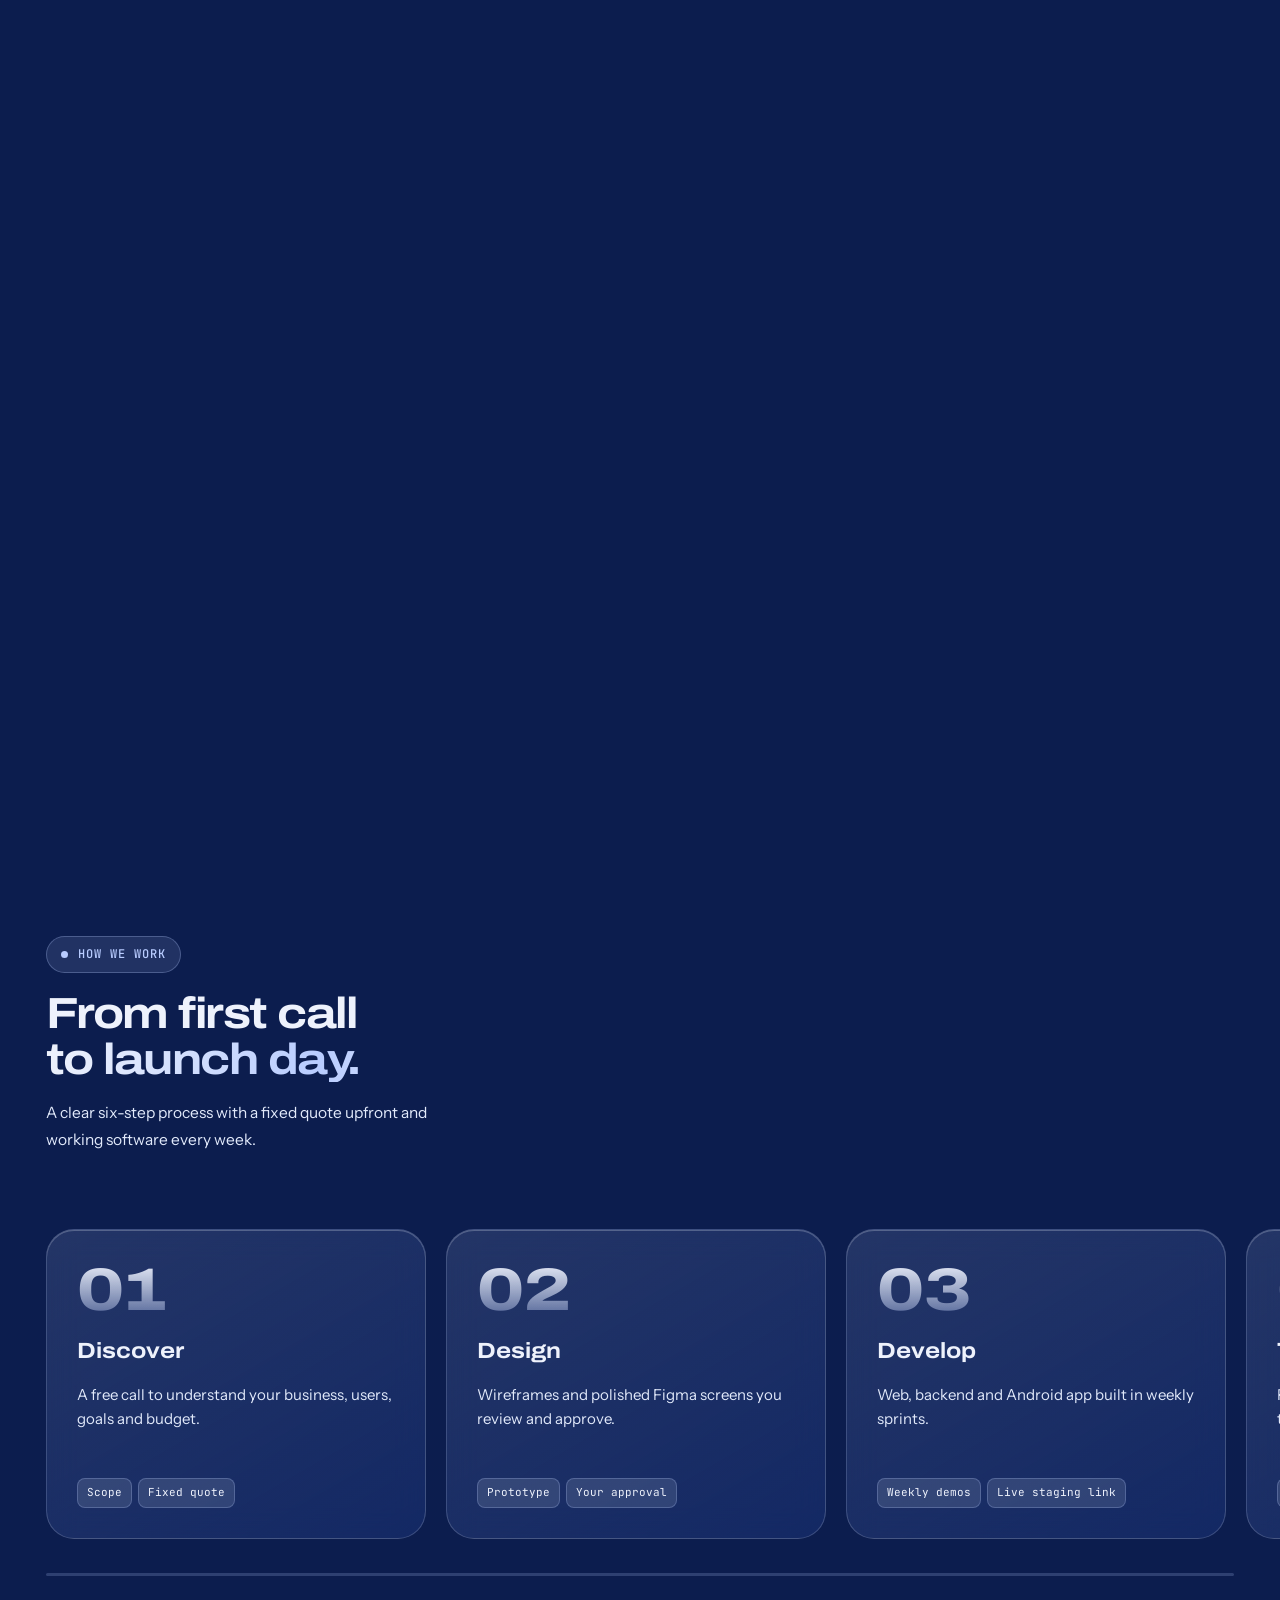
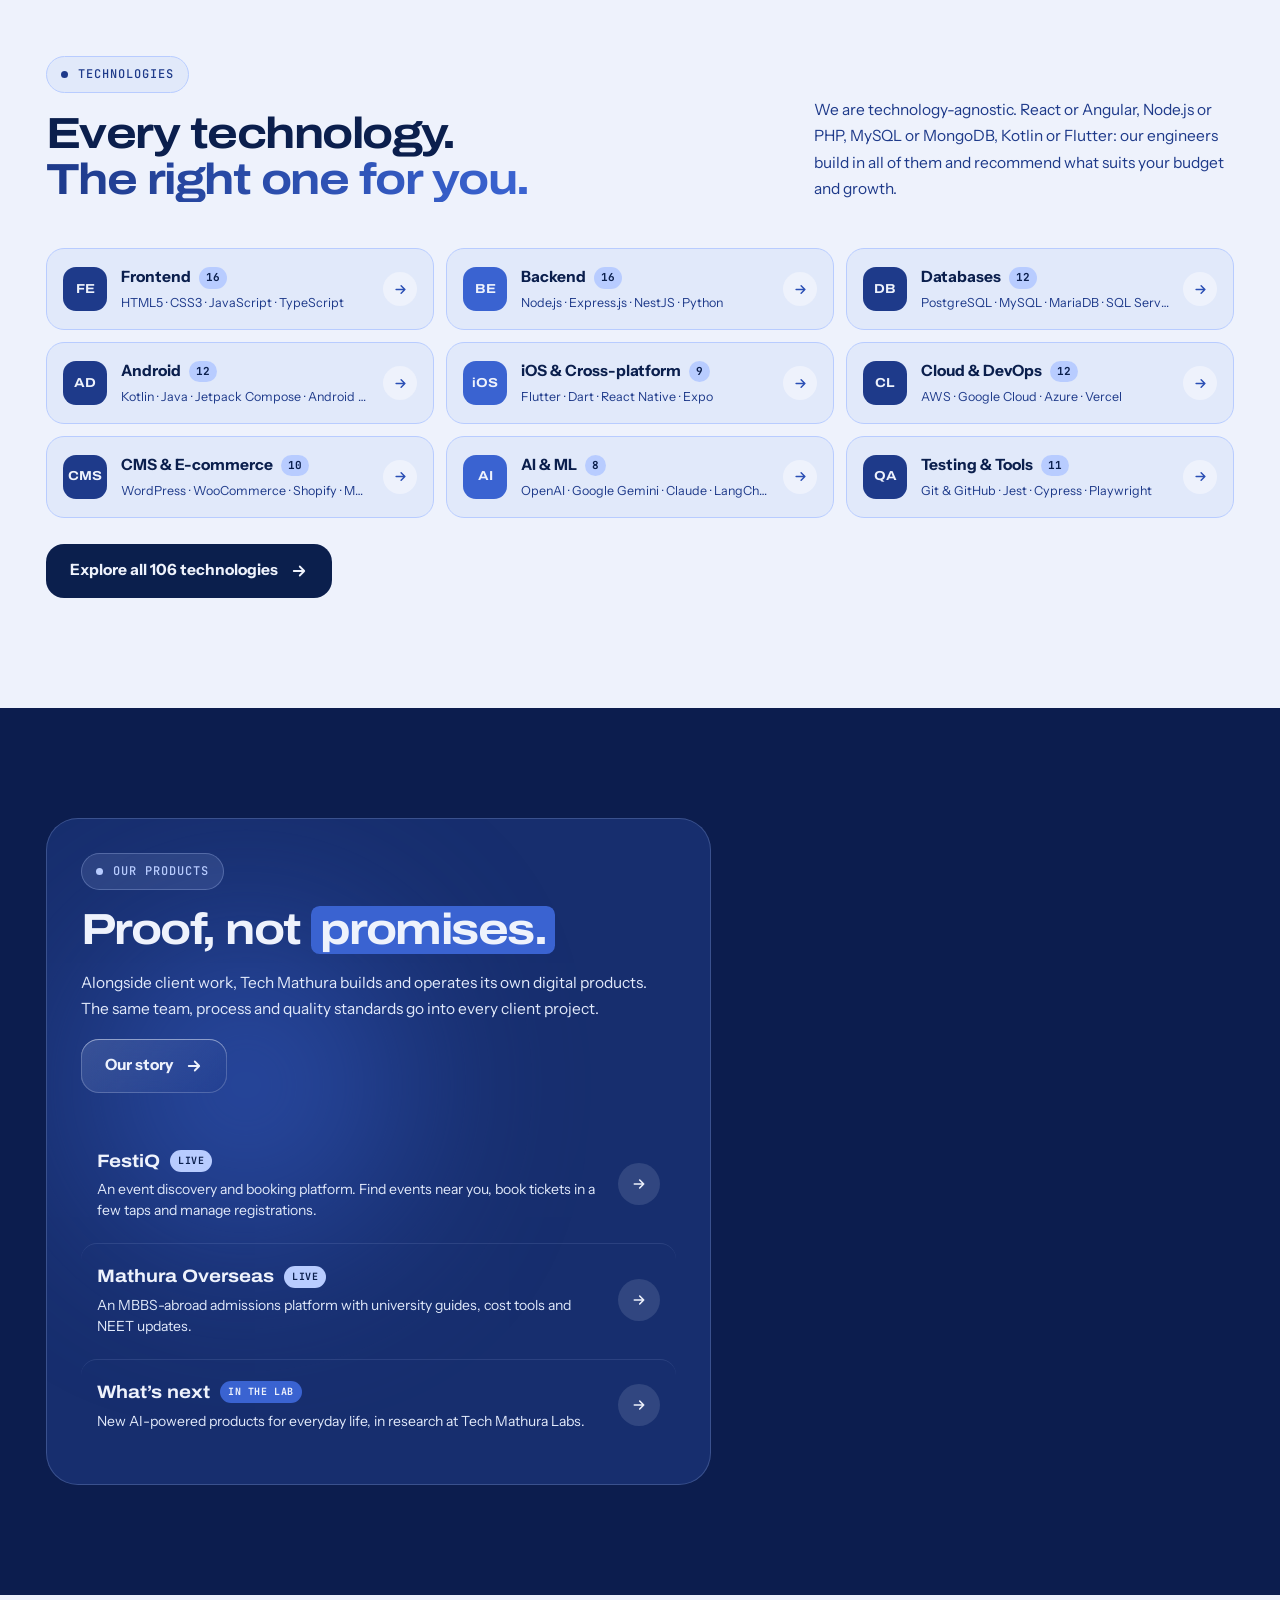
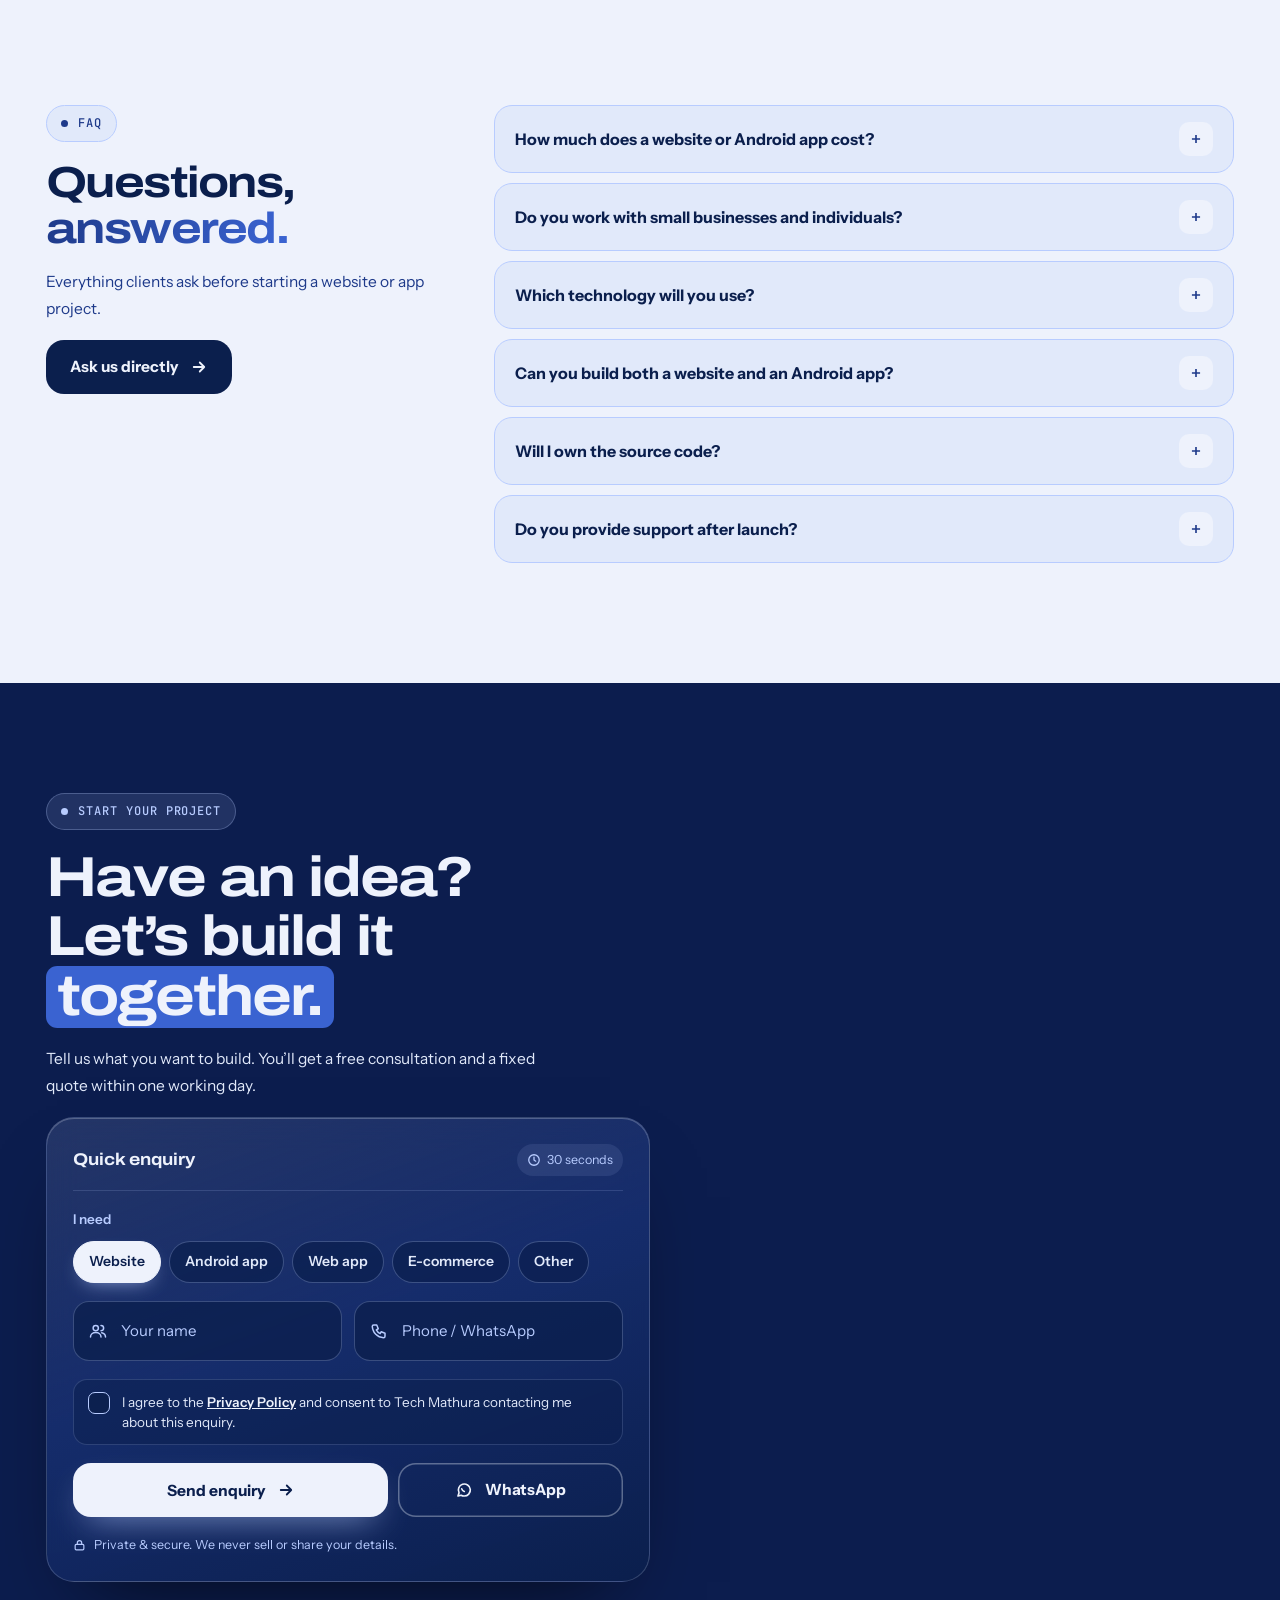
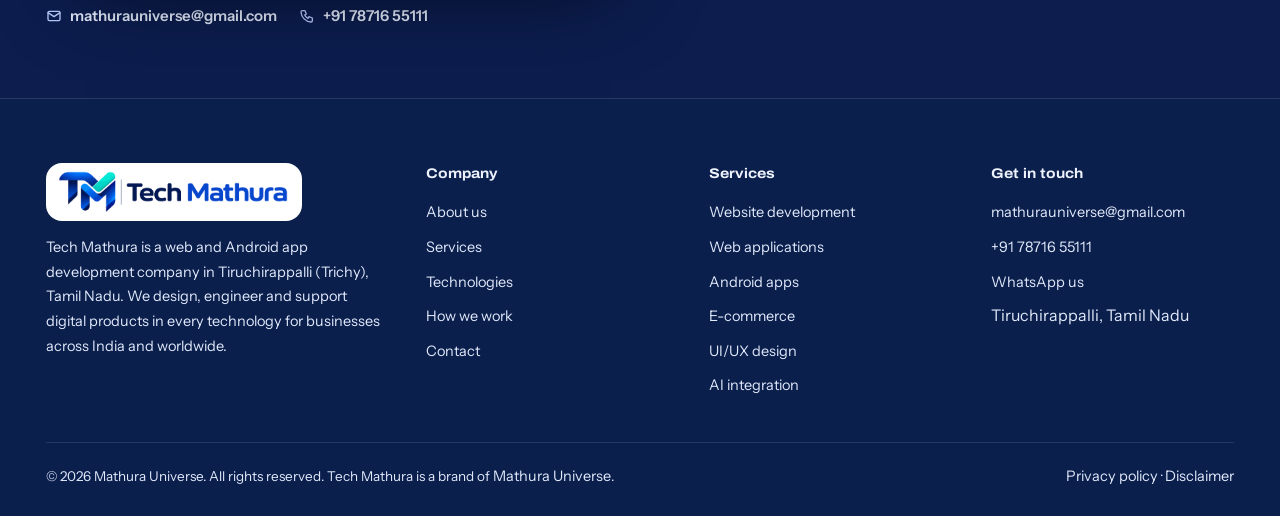
==== commit e21857f2: "All pages content finalised" ====
--- a/index.html
+++ b/index.html
@@ -22,12 +22,12 @@
 <div class="prog" aria-hidden="true"></div>
 <a href="#main" class="sr">Skip to content</a>
 <header class="nav"><div class="wrap"><div class="nbar">
-<a class="logo " href="index.html" aria-label="Tech Mathura home"><img class="logo-img" src="assets/logo.png" alt="Tech Mathura" width="200" height="50" onerror="this.remove()"><span class="logo-txt"><span class="mk" aria-hidden="true">TM</span><span><b>Tech Mathura</b><small>Web &amp; App Development</small></span></span></a>
-<nav class="nlinks" aria-label="Primary"><a class="nl" href="index.html" data-page="home">Home</a><a class="nl" href="about.html" data-page="about">About</a><a class="nl" href="services.html" data-page="services">Services</a><a class="nl" href="services.html#android" data-page="services" data-sec="android">Android Apps</a><a class="nl" href="index.html#stack" data-page="home" data-sec="stack">Technologies</a><a class="nl" href="contact.html" data-page="contact">Contact</a></nav>
+<a class="logo " href="index.html" aria-label="Tech Mathura home"><img class="logo-img" src="assets/logo.png" alt="Tech Mathura" width="238" height="50" onerror="this.remove()"><span class="logo-txt"><span class="mk" aria-hidden="true">TM</span><span><b>Tech Mathura</b><small>Web &amp; App Development</small></span></span></a>
+<nav class="nlinks" aria-label="Primary"><a class="nl" href="index.html" data-page="home">Home</a><a class="nl" href="about.html" data-page="about">About</a><a class="nl" href="services.html" data-page="services">Services</a><a class="nl" href="android.html" data-page="android">Android Apps</a><a class="nl" href="technologies.html" data-page="technologies">Technologies</a><a class="nl" href="contact.html" data-page="contact">Contact</a></nav>
 <a class="ncta" href="contact.html">Get a free quote</a>
 <button class="burger" type="button" id="burger" aria-label="Open menu" aria-expanded="false" aria-controls="mmenu"><svg class="ic-x" style="display:none" width="20" height="20" viewBox="0 0 24 24" fill="none" stroke="currentColor" stroke-width="2.2" aria-hidden="true"><path d="M6 6l12 12M18 6L6 18"/></svg><svg class="ic-m" width="20" height="20" viewBox="0 0 24 24" fill="none" stroke="currentColor" stroke-width="2.2" aria-hidden="true"><path d="M4 8h16M4 16h11"/></svg></button>
 </div></div></header>
-<nav class="mmenu" id="mmenu" aria-label="Mobile" hidden><div><a class="ml" href="index.html" data-page="home"><small>01</small>Home</a><a class="ml" href="about.html" data-page="about"><small>02</small>About</a><a class="ml" href="services.html" data-page="services"><small>03</small>Services</a><a class="ml" href="services.html#android" data-page="services" data-sec="android"><small>04</small>Android Apps</a><a class="ml" href="index.html#stack" data-page="home" data-sec="stack"><small>05</small>Technologies</a><a class="ml" href="contact.html" data-page="contact"><small>06</small>Contact</a></div>
+<nav class="mmenu" id="mmenu" aria-label="Mobile" hidden><div><a class="ml" href="index.html" data-page="home"><small>01</small>Home</a><a class="ml" href="about.html" data-page="about"><small>02</small>About</a><a class="ml" href="services.html" data-page="services"><small>03</small>Services</a><a class="ml" href="android.html" data-page="android"><small>04</small>Android Apps</a><a class="ml" href="technologies.html" data-page="technologies"><small>05</small>Technologies</a><a class="ml" href="contact.html" data-page="contact"><small>06</small>Contact</a></div>
 <div class="mfoot"><a class="btn b-w" href="contact.html">Get a free quote <svg width="18" height="18" viewBox="0 0 24 24" fill="none" stroke="currentColor" stroke-width="2.4" stroke-linecap="round" stroke-linejoin="round" aria-hidden="true"><path d="M5 12h14M13 6l6 6-6 6"/></svg></a><a class="btn b-g" href="https://wa.me/917871655111"><svg width="18" height="18" viewBox="0 0 24 24" fill="none" stroke="currentColor" stroke-width="2.2" stroke-linecap="round" stroke-linejoin="round" aria-hidden="true"><path d="M4 20l1.4-4.2A8 8 0 1112 20a8 8 0 01-3.8-1z"/><path d="M9 10.5c.5 1.6 1.8 2.9 3.4 3.5"/></svg> WhatsApp us</a><a class="mmail" href="mailto:mathurauniverse@gmail.com">mathurauniverse@gmail.com</a></div></nav>
 <main class="main" id="main">
 
@@ -48,13 +48,9 @@
 </div></section>
 
 <section class="chap dk" id="work" data-prog data-chap data-k="2.05,-.05,.92,1"><div class="sticky"><div class="wrap ch-g">
-<div class="ch-l"><div class="rail" aria-label="What we build"><button type="button" class="on" style="--ri:0" data-jump="0">Websites<i><b></b></i></button><button type="button" class="" style="--ri:1" data-jump="1">Android Apps<i><b></b></i></button><button type="button" class="" style="--ri:2" data-jump="2">Web Apps & Full-Stack<i><b></b></i></button><button type="button" class="" style="--ri:3" data-jump="3">Launch & Growth<i><b></b></i></button></div><div class="cps"><div class="cpw" data-km="0,1.58,.56,1"><div class="cp on" data-cp="0"><span class="ix" aria-hidden="true">01</span><span class="kk">Websites</span><h3>Websites that turn visitors into customers.</h3><p>Business websites, landing pages and online stores that are custom-designed, mobile-first, lightning-fast and ready to rank on Google from day one.</p><ul class="ticks"><li>Custom design, no templates</li><li>SEO &amp; Core Web Vitals</li><li>Edit content yourself</li><li>WhatsApp &amp; lead capture</li></ul><div class="chips"><span>Next.js</span><span>React</span><span>WordPress</span><span>Tailwind CSS</span></div><a class="more" href="services.html#websites">Explore websites <svg width="16" height="16" viewBox="0 0 24 24" fill="none" stroke="currentColor" stroke-width="2.4" stroke-linecap="round" stroke-linejoin="round" aria-hidden="true"><path d="M5 12h14M13 6l6 6-6 6"/></svg></a></div></div><div class="cpw" data-km="0,1.58,.56,2"><div class="cp" data-cp="1"><span class="ix" aria-hidden="true">02</span><span class="kk">Android Apps</span><h3>Android apps for every business and every user.</h3><p>From a simple booking app to a full marketplace, we build fast, secure Android apps in Kotlin or Flutter that run smoothly even on budget phones and slow networks.</p><ul class="ticks"><li>Native Kotlin + Compose</li><li>Runs on budget phones</li><li>Offline-first, low data</li><li>Google Play launch</li></ul><div class="chips"><span>Kotlin</span><span>Jetpack Compose</span><span>Flutter</span><span>Firebase</span></div><a class="more" href="services.html#android">Explore android apps <svg width="16" height="16" viewBox="0 0 24 24" fill="none" stroke="currentColor" stroke-width="2.4" stroke-linecap="round" stroke-linejoin="round" aria-hidden="true"><path d="M5 12h14M13 6l6 6-6 6"/></svg></a></div></div><div class="cpw" data-km="0,1.58,.56,3"><div class="cp" data-cp="2"><span class="ix" aria-hidden="true">03</span><span class="kk">Web Apps & Full-Stack</span><h3>Powerful web apps, engineered layer by layer.</h3><p>Portals, dashboards, CRMs, ERPs and SaaS platforms. Frontend, backend, database and cloud built by one team, in the technology that suits you best.</p><ul class="ticks"><li>Any stack: JS, Python, PHP, Java</li><li>Secure logins &amp; roles</li><li>Scalable databases</li><li>APIs &amp; integrations</li></ul><div class="chips"><span>React</span><span>Node.js</span><span>Django</span><span>PostgreSQL</span></div><a class="more" href="services.html#webapps">Explore web apps & full-stack <svg width="16" height="16" viewBox="0 0 24 24" fill="none" stroke="currentColor" stroke-width="2.4" stroke-linecap="round" stroke-linejoin="round" aria-hidden="true"><path d="M5 12h14M13 6l6 6-6 6"/></svg></a></div></div><div class="cpw" data-km="0,1.58,.56,4"><div class="cp" data-cp="3"><span class="ix" aria-hidden="true">04</span><span class="kk">Launch & Growth</span><h3>Launched worldwide. Supported for the long run.</h3><p>We deploy on reliable cloud hosting, publish to the Play Store, then keep your product fast, secure and growing with SEO, analytics and new features.</p><ul class="ticks"><li>Cloud hosting &amp; domains</li><li>Play Store publishing</li><li>Security &amp; backups</li><li>SEO &amp; monthly updates</li></ul><div class="chips"><span>AWS</span><span>Vercel</span><span>Cloudflare</span><span>Docker</span></div><a class="more" href="services.html#support">Explore launch & growth <svg width="16" height="16" viewBox="0 0 24 24" fill="none" stroke="currentColor" stroke-width="2.4" stroke-linecap="round" stroke-linejoin="round" aria-hidden="true"><path d="M5 12h14M13 6l6 6-6 6"/></svg></a></div></div></div>
-<div class="also"><b>Also:</b> E-commerce · UI/UX design · iOS &amp; cross-platform apps · AI chatbots · Maintenance &amp; SEO</div></div><div class="ch-r"></div>
+<div class="ch-l"><div class="rail" aria-label="What we build"><button type="button" class="on" style="--ri:0" data-jump="0">Websites<i><b></b></i></button><button type="button" class="" style="--ri:1" data-jump="1">Android Apps<i><b></b></i></button><button type="button" class="" style="--ri:2" data-jump="2">Web Apps & Full-Stack<i><b></b></i></button><button type="button" class="" style="--ri:3" data-jump="3">Launch & Growth<i><b></b></i></button></div><div class="cps"><div class="cpw" data-km="0,1.58,.56,1"><div class="cp on" data-cp="0"><span class="ix" aria-hidden="true">01</span><span class="kk">Websites</span><h3>Websites that turn visitors into customers.</h3><p>Business websites, landing pages and online stores that are custom-designed, mobile-first, lightning-fast and ready to rank on Google from day one.</p><ul class="ticks"><li>Custom design, no templates</li><li>SEO &amp; Core Web Vitals</li><li>Edit content yourself</li><li>WhatsApp &amp; lead capture</li></ul><div class="chips"><span>Next.js</span><span>React</span><span>WordPress</span><span>Tailwind CSS</span></div><a class="more" href="services.html#websites">Explore websites <svg width="16" height="16" viewBox="0 0 24 24" fill="none" stroke="currentColor" stroke-width="2.4" stroke-linecap="round" stroke-linejoin="round" aria-hidden="true"><path d="M5 12h14M13 6l6 6-6 6"/></svg></a></div></div><div class="cpw" data-km="0,1.58,.56,2"><div class="cp" data-cp="1"><span class="ix" aria-hidden="true">02</span><span class="kk">Android Apps</span><h3>Android apps for every business and every user.</h3><p>From a simple booking app to a full marketplace, we build fast, secure Android apps in Kotlin or Flutter that run smoothly even on budget phones and slow networks.</p><ul class="ticks"><li>Native Kotlin + Compose</li><li>Runs on budget phones</li><li>Offline-first, low data</li><li>Google Play launch</li></ul><div class="chips"><span>Kotlin</span><span>Jetpack Compose</span><span>Flutter</span><span>Firebase</span></div><a class="more" href="android.html">Explore android apps <svg width="16" height="16" viewBox="0 0 24 24" fill="none" stroke="currentColor" stroke-width="2.4" stroke-linecap="round" stroke-linejoin="round" aria-hidden="true"><path d="M5 12h14M13 6l6 6-6 6"/></svg></a></div></div><div class="cpw" data-km="0,1.58,.56,3"><div class="cp" data-cp="2"><span class="ix" aria-hidden="true">03</span><span class="kk">Web Apps & Full-Stack</span><h3>Powerful web apps, engineered layer by layer.</h3><p>Portals, dashboards, CRMs, ERPs and SaaS platforms. Frontend, backend, database and cloud built by one team, in the technology that suits you best.</p><ul class="ticks"><li>Any stack: JS, Python, PHP, Java</li><li>Secure logins &amp; roles</li><li>Scalable databases</li><li>APIs &amp; integrations</li></ul><div class="chips"><span>React</span><span>Node.js</span><span>Django</span><span>PostgreSQL</span></div><a class="more" href="services.html#webapps">Explore web apps & full-stack <svg width="16" height="16" viewBox="0 0 24 24" fill="none" stroke="currentColor" stroke-width="2.4" stroke-linecap="round" stroke-linejoin="round" aria-hidden="true"><path d="M5 12h14M13 6l6 6-6 6"/></svg></a></div></div><div class="cpw" data-km="0,1.58,.56,4"><div class="cp" data-cp="3"><span class="ix" aria-hidden="true">04</span><span class="kk">Launch & Growth</span><h3>Launched worldwide. Supported for the long run.</h3><p>We deploy on reliable cloud hosting, publish to the Play Store, then keep your product fast, secure and growing with SEO, analytics and new features.</p><ul class="ticks"><li>Cloud hosting &amp; domains</li><li>Play Store publishing</li><li>Security &amp; backups</li><li>SEO &amp; monthly updates</li></ul><div class="chips"><span>AWS</span><span>Vercel</span><span>Cloudflare</span><span>Docker</span></div><a class="more" href="services.html#support">Explore launch & growth <svg width="16" height="16" viewBox="0 0 24 24" fill="none" stroke="currentColor" stroke-width="2.4" stroke-linecap="round" stroke-linejoin="round" aria-hidden="true"><path d="M5 12h14M13 6l6 6-6 6"/></svg></a></div></div></div>
+<div class="also"><b>Also:</b> <a href="services.html#ecommerce">E-commerce</a> · <a href="services.html#uiux">UI/UX design</a> · <a href="services.html#ios">iOS &amp; cross-platform</a> · <a href="services.html#ai">AI chatbots</a> · <a href="services.html#support">Maintenance &amp; SEO</a> · <a class="also-all" href="services.html">All 8 services →</a></div></div><div class="ch-r"></div>
 </div></div></section>
-<section class="sec lt" id="services-glance" data-rv data-k="1.9,0,1,4" data-km="0,1.3,.52,4"><div class="wrap">
-<div class="shd"><div class="l"><span class="tag rv"><i></i>Services</span>
-<h2 class="ar h2"><span class="ln"><span>Every service.</span></span><span class="ln"><span class="q1 shine">One accountable team.</span></span></h2></div><p class="sub rv q2">Strategy, design, development, launch and support under one roof, so nothing gets lost between vendors.</p></div>
-<div class="glance"><a class="gc rv q1" href="services.html#websites"><span class="gi"><svg width="22" height="22" viewBox="0 0 24 24" fill="none" stroke="#EEF2FC" stroke-width="2" stroke-linecap="round" stroke-linejoin="round" aria-hidden="true"><rect x="3" y="4" width="18" height="15" rx="2"/><path d="M3 9h18M7 6.5h.01M10 6.5h.01"/></svg></span><h3>Website Development</h3><p>Business, corporate and personal websites built to convert.</p><span class="go2">Learn more <svg width="14" height="14" viewBox="0 0 24 24" fill="none" stroke="currentColor" stroke-width="2.6" stroke-linecap="round" stroke-linejoin="round" aria-hidden="true"><path d="M5 12h14M13 6l6 6-6 6"/></svg></span></a><a class="gc rv q2" href="services.html#webapps"><span class="gi"><svg width="22" height="22" viewBox="0 0 24 24" fill="none" stroke="#EEF2FC" stroke-width="2" stroke-linecap="round" stroke-linejoin="round" aria-hidden="true"><path d="M4 5h16v14H4zM4 10h16M10 10v9"/></svg></span><h3>Web Applications</h3><p>Portals, dashboards, CRMs, ERPs and SaaS platforms.</p><span class="go2">Learn more <svg width="14" height="14" viewBox="0 0 24 24" fill="none" stroke="currentColor" stroke-width="2.6" stroke-linecap="round" stroke-linejoin="round" aria-hidden="true"><path d="M5 12h14M13 6l6 6-6 6"/></svg></span></a><a class="gc gcf rv q3" href="services.html#android"><span class="gi"><svg width="22" height="22" viewBox="0 0 24 24" fill="none" stroke="#EEF2FC" stroke-width="2" stroke-linecap="round" stroke-linejoin="round" aria-hidden="true"><rect x="7" y="2" width="10" height="20" rx="2.5"/><path d="M11 18h2"/></svg></span><h3>Android App Development</h3><p>Native & Flutter apps for every phone and every user.</p><span class="go2">Learn more <svg width="14" height="14" viewBox="0 0 24 24" fill="none" stroke="currentColor" stroke-width="2.6" stroke-linecap="round" stroke-linejoin="round" aria-hidden="true"><path d="M5 12h14M13 6l6 6-6 6"/></svg></span></a><a class="gc rv q4" href="services.html#ios"><span class="gi"><svg width="22" height="22" viewBox="0 0 24 24" fill="none" stroke="#EEF2FC" stroke-width="2" stroke-linecap="round" stroke-linejoin="round" aria-hidden="true"><rect x="3" y="4" width="8" height="16" rx="2"/><rect x="13" y="4" width="8" height="16" rx="2"/></svg></span><h3>iOS & Cross-platform</h3><p>One codebase for Android and iPhone users.</p><span class="go2">Learn more <svg width="14" height="14" viewBox="0 0 24 24" fill="none" stroke="currentColor" stroke-width="2.6" stroke-linecap="round" stroke-linejoin="round" aria-hidden="true"><path d="M5 12h14M13 6l6 6-6 6"/></svg></span></a><a class="gc rv q1" href="services.html#ecommerce"><span class="gi"><svg width="22" height="22" viewBox="0 0 24 24" fill="none" stroke="#EEF2FC" stroke-width="2" stroke-linecap="round" stroke-linejoin="round" aria-hidden="true"><path d="M3 4h2l2.4 11h11L21 7H6.2"/><circle cx="9" cy="20" r="1.2"/><circle cx="17" cy="20" r="1.2"/></svg></span><h3>E-commerce Stores</h3><p>Online stores with UPI, cards and order tracking.</p><span class="go2">Learn more <svg width="14" height="14" viewBox="0 0 24 24" fill="none" stroke="currentColor" stroke-width="2.6" stroke-linecap="round" stroke-linejoin="round" aria-hidden="true"><path d="M5 12h14M13 6l6 6-6 6"/></svg></span></a><a class="gc rv q2" href="services.html#uiux"><span class="gi"><svg width="22" height="22" viewBox="0 0 24 24" fill="none" stroke="#EEF2FC" stroke-width="2" stroke-linecap="round" stroke-linejoin="round" aria-hidden="true"><path d="M12 20h9M16.5 3.5a2.1 2.1 0 013 3L7 19l-4 1 1-4z"/></svg></span><h3>UI/UX Design</h3><p>Research-led interfaces you approve before code.</p><span class="go2">Learn more <svg width="14" height="14" viewBox="0 0 24 24" fill="none" stroke="currentColor" stroke-width="2.6" stroke-linecap="round" stroke-linejoin="round" aria-hidden="true"><path d="M5 12h14M13 6l6 6-6 6"/></svg></span></a><a class="gc rv q3" href="services.html#ai"><span class="gi"><svg width="22" height="22" viewBox="0 0 24 24" fill="none" stroke="#EEF2FC" stroke-width="2" stroke-linecap="round" stroke-linejoin="round" aria-hidden="true"><path d="M12 3l2.4 5.6L20 11l-5.6 2.4L12 19l-2.4-5.6L4 11l5.6-2.4z"/></svg></span><h3>AI & Automation</h3><p>Chatbots, smart search and workflow automation.</p><span class="go2">Learn more <svg width="14" height="14" viewBox="0 0 24 24" fill="none" stroke="currentColor" stroke-width="2.6" stroke-linecap="round" stroke-linejoin="round" aria-hidden="true"><path d="M5 12h14M13 6l6 6-6 6"/></svg></span></a><a class="gc rv q4" href="services.html#support"><span class="gi"><svg width="22" height="22" viewBox="0 0 24 24" fill="none" stroke="#EEF2FC" stroke-width="2" stroke-linecap="round" stroke-linejoin="round" aria-hidden="true"><path d="M21 12a9 9 0 11-3-6.7L21 8M21 3v5h-5"/></svg></span><h3>Maintenance, Hosting & SEO</h3><p>We keep you fast, secure and growing after launch.</p><span class="go2">Learn more <svg width="14" height="14" viewBox="0 0 24 24" fill="none" stroke="currentColor" stroke-width="2.6" stroke-linecap="round" stroke-linejoin="round" aria-hidden="true"><path d="M5 12h14M13 6l6 6-6 6"/></svg></span></a></div></div></section>
 <section class="proc dk sp-m" id="process" data-prog data-k="2.95,.9,.42,3" data-km="0,1.6,.42,3"><div class="sticky">
 <div class="wrap" data-rv style="margin-bottom:30px"><div class="shd"><div class="l"><span class="tag rv"><i></i>How we work</span>
 <h2 class="ar h2"><span class="ln"><span>From first call</span></span><span class="ln"><span class="q1 shine">to launch day.</span></span></h2><p class="sub rv q2">A clear six-step process with a fixed quote upfront and working software every week.</p></div></div></div>
@@ -66,7 +62,8 @@
 <section class="sec lt" id="stack" data-rv data-k="2.95,.9,.42,3" data-km="0,1.6,.42,3"><div class="wrap">
 <div class="shd"><div class="l"><span class="tag rv"><i></i>Technologies</span>
 <h2 class="ar h2"><span class="ln"><span>Every technology.</span></span><span class="ln"><span class="q1 shine">The right one for you.</span></span></h2></div><p class="sub rv q2">We are technology-agnostic. React or Angular, Node.js or PHP, MySQL or MongoDB, Kotlin or Flutter: our engineers build in all of them and recommend what suits your budget and growth.</p></div>
-<div class="rv q3"><div class="tabs" role="tablist" aria-label="Technology categories" data-tabs><button type="button" role="tab" class="tb on" aria-selected="true" data-tab="0">Frontend<em>16</em></button><button type="button" role="tab" class="tb" aria-selected="false" data-tab="1">Backend<em>16</em></button><button type="button" role="tab" class="tb" aria-selected="false" data-tab="2">Databases<em>12</em></button><button type="button" role="tab" class="tb" aria-selected="false" data-tab="3">Android<em>12</em></button><button type="button" role="tab" class="tb" aria-selected="false" data-tab="4">iOS &amp; Cross-platform<em>9</em></button><button type="button" role="tab" class="tb" aria-selected="false" data-tab="5">Cloud &amp; DevOps<em>12</em></button><button type="button" role="tab" class="tb" aria-selected="false" data-tab="6">CMS &amp; E-commerce<em>10</em></button><button type="button" role="tab" class="tb" aria-selected="false" data-tab="7">AI &amp; ML<em>8</em></button><button type="button" role="tab" class="tb" aria-selected="false" data-tab="8">Testing &amp; Tools<em>11</em></button></div><div class="tpane" role="tabpanel" data-pane="0"><div class="tinfo"><span class="mono" style="color:#B8CCFF">Frontend</span><h3>Interfaces users love</h3><p>Fast, responsive and accessible interfaces for every screen, built for speed and SEO.</p></div><div class="tgrid"><div class="tt" style="animation-delay:0.000s"><span class="mg" aria-hidden="true">HT</span><div><b>HTML5</b><span>Semantic markup</span></div></div><div class="tt" style="animation-delay:0.035s"><span class="mg" aria-hidden="true">CS</span><div><b>CSS3</b><span>Layouts &amp; motion</span></div></div><div class="tt" style="animation-delay:0.070s"><span class="mg" aria-hidden="true">JA</span><div><b>JavaScript</b><span>ES2023+</span></div></div><div class="tt" style="animation-delay:0.105s"><span class="mg" aria-hidden="true">TY</span><div><b>TypeScript</b><span>Type-safe code</span></div></div><div class="tt" style="animation-delay:0.140s"><span class="mg" aria-hidden="true">RE</span><div><b>React</b><span>UI components</span></div></div><div class="tt" style="animation-delay:0.175s"><span class="mg" aria-hidden="true">NE</span><div><b>Next.js</b><span>SEO-ready React</span></div></div><div class="tt" style="animation-delay:0.210s"><span class="mg" aria-hidden="true">VU</span><div><b>Vue.js</b><span>Progressive UI</span></div></div><div class="tt" style="animation-delay:0.245s"><span class="mg" aria-hidden="true">NU</span><div><b>Nuxt</b><span>Full-stack Vue</span></div></div><div class="tt" style="animation-delay:0.280s"><span class="mg" aria-hidden="true">AN</span><div><b>Angular</b><span>Enterprise apps</span></div></div><div class="tt" style="animation-delay:0.315s"><span class="mg" aria-hidden="true">SV</span><div><b>Svelte</b><span>Compiled UI</span></div></div><div class="tt" style="animation-delay:0.350s"><span class="mg" aria-hidden="true">TC</span><div><b>Tailwind CSS</b><span>Utility styling</span></div></div><div class="tt" style="animation-delay:0.385s"><span class="mg" aria-hidden="true">BO</span><div><b>Bootstrap</b><span>Rapid layouts</span></div></div><div class="tt" style="animation-delay:0.420s"><span class="mg" aria-hidden="true">SA</span><div><b>Sass</b><span>Scalable CSS</span></div></div><div class="tt" style="animation-delay:0.455s"><span class="mg" aria-hidden="true">RZ</span><div><b>Redux / Zustand</b><span>State</span></div></div><div class="tt" style="animation-delay:0.490s"><span class="mg" aria-hidden="true">GS</span><div><b>GSAP</b><span>Scroll animation</span></div></div><div class="tt" style="animation-delay:0.525s"><span class="mg" aria-hidden="true">TH</span><div><b>Three.js</b><span>3D &amp; WebGL</span></div></div></div></div><div class="tpane" role="tabpanel" data-pane="1" hidden><div class="tinfo"><span class="mono" style="color:#B8CCFF">Backend</span><h3>The engine behind it all</h3><p>Secure, scalable server logic for logins, payments, business rules and integrations.</p></div><div class="tgrid"><div class="tt" style="animation-delay:0.000s"><span class="mg" aria-hidden="true">NO</span><div><b>Node.js</b><span>JS runtime</span></div></div><div class="tt" style="animation-delay:0.035s"><span class="mg" aria-hidden="true">EX</span><div><b>Express.js</b><span>Minimal APIs</span></div></div><div class="tt" style="animation-delay:0.070s"><span class="mg" aria-hidden="true">NE</span><div><b>NestJS</b><span>Structured Node</span></div></div><div class="tt" style="animation-delay:0.105s"><span class="mg" aria-hidden="true">PY</span><div><b>Python</b><span>Versatile</span></div></div><div class="tt" style="animation-delay:0.140s"><span class="mg" aria-hidden="true">DJ</span><div><b>Django</b><span>Batteries included</span></div></div><div class="tt" style="animation-delay:0.175s"><span class="mg" aria-hidden="true">FA</span><div><b>FastAPI</b><span>High-speed APIs</span></div></div><div class="tt" style="animation-delay:0.210s"><span class="mg" aria-hidden="true">PH</span><div><b>PHP</b><span>Proven web language</span></div></div><div class="tt" style="animation-delay:0.245s"><span class="mg" aria-hidden="true">LA</span><div><b>Laravel</b><span>Elegant PHP</span></div></div><div class="tt" style="animation-delay:0.280s"><span class="mg" aria-hidden="true">JA</span><div><b>Java</b><span>Enterprise grade</span></div></div><div class="tt" style="animation-delay:0.315s"><span class="mg" aria-hidden="true">SB</span><div><b>Spring Boot</b><span>Java services</span></div></div><div class="tt" style="animation-delay:0.350s"><span class="mg" aria-hidden="true">GO</span><div><b>Go</b><span>High concurrency</span></div></div><div class="tt" style="animation-delay:0.385s"><span class="mg" aria-hidden="true">.C</span><div><b>.NET Core</b><span>Microsoft stack</span></div></div><div class="tt" style="animation-delay:0.420s"><span class="mg" aria-hidden="true">GR</span><div><b>GraphQL</b><span>Flexible queries</span></div></div><div class="tt" style="animation-delay:0.455s"><span class="mg" aria-hidden="true">RA</span><div><b>REST APIs</b><span>Standard endpoints</span></div></div><div class="tt" style="animation-delay:0.490s"><span class="mg" aria-hidden="true">SO</span><div><b>Socket.io</b><span>Real-time</span></div></div><div class="tt" style="animation-delay:0.525s"><span class="mg" aria-hidden="true">JO</span><div><b>JWT / OAuth</b><span>Secure auth</span></div></div></div></div><div class="tpane" role="tabpanel" data-pane="2" hidden><div class="tinfo"><span class="mono" style="color:#B8CCFF">Databases</span><h3>Data, safe and fast</h3><p>The right database for your data, relational, document, real-time or search, with backups built in.</p></div><div class="tgrid"><div class="tt" style="animation-delay:0.000s"><span class="mg" aria-hidden="true">PO</span><div><b>PostgreSQL</b><span>Advanced SQL</span></div></div><div class="tt" style="animation-delay:0.035s"><span class="mg" aria-hidden="true">MY</span><div><b>MySQL</b><span>Popular SQL</span></div></div><div class="tt" style="animation-delay:0.070s"><span class="mg" aria-hidden="true">MA</span><div><b>MariaDB</b><span>Open SQL</span></div></div><div class="tt" style="animation-delay:0.105s"><span class="mg" aria-hidden="true">SS</span><div><b>SQL Server</b><span>Microsoft SQL</span></div></div><div class="tt" style="animation-delay:0.140s"><span class="mg" aria-hidden="true">MO</span><div><b>MongoDB</b><span>Document DB</span></div></div><div class="tt" style="animation-delay:0.175s"><span class="mg" aria-hidden="true">RE</span><div><b>Redis</b><span>Cache &amp; queues</span></div></div><div class="tt" style="animation-delay:0.210s"><span class="mg" aria-hidden="true">FI</span><div><b>Firebase</b><span>Real-time DB</span></div></div><div class="tt" style="animation-delay:0.245s"><span class="mg" aria-hidden="true">SU</span><div><b>Supabase</b><span>Postgres + auth</span></div></div><div class="tt" style="animation-delay:0.280s"><span class="mg" aria-hidden="true">SQ</span><div><b>SQLite</b><span>Embedded DB</span></div></div><div class="tt" style="animation-delay:0.315s"><span class="mg" aria-hidden="true">DY</span><div><b>DynamoDB</b><span>Serverless NoSQL</span></div></div><div class="tt" style="animation-delay:0.350s"><span class="mg" aria-hidden="true">EL</span><div><b>Elasticsearch</b><span>Search</span></div></div><div class="tt" style="animation-delay:0.385s"><span class="mg" aria-hidden="true">PO</span><div><b>Prisma ORM</b><span>Type-safe access</span></div></div></div></div><div class="tpane" role="tabpanel" data-pane="3" hidden><div class="tinfo"><span class="mono" style="color:#B8CCFF">Android</span><h3>Native Android</h3><p>Modern Android development with Google’s recommended architecture and tools.</p></div><div class="tgrid"><div class="tt" style="animation-delay:0.000s"><span class="mg" aria-hidden="true">KO</span><div><b>Kotlin</b><span>Primary language</span></div></div><div class="tt" style="animation-delay:0.035s"><span class="mg" aria-hidden="true">JA</span><div><b>Java</b><span>Legacy &amp; SDK</span></div></div><div class="tt" style="animation-delay:0.070s"><span class="mg" aria-hidden="true">JC</span><div><b>Jetpack Compose</b><span>Declarative UI</span></div></div><div class="tt" style="animation-delay:0.105s"><span class="mg" aria-hidden="true">AS</span><div><b>Android SDK</b><span>Platform APIs</span></div></div><div class="tt" style="animation-delay:0.140s"><span class="mg" aria-hidden="true">M3</span><div><b>Material 3</b><span>Design system</span></div></div><div class="tt" style="animation-delay:0.175s"><span class="mg" aria-hidden="true">RO</span><div><b>Room</b><span>Local database</span></div></div><div class="tt" style="animation-delay:0.210s"><span class="mg" aria-hidden="true">RE</span><div><b>Retrofit</b><span>Networking</span></div></div><div class="tt" style="animation-delay:0.245s"><span class="mg" aria-hidden="true">HI</span><div><b>Hilt</b><span>Dependency injection</span></div></div><div class="tt" style="animation-delay:0.280s"><span class="mg" aria-hidden="true">CF</span><div><b>Coroutines &amp; Flow</b><span>Async</span></div></div><div class="tt" style="animation-delay:0.315s"><span class="mg" aria-hidden="true">WO</span><div><b>WorkManager</b><span>Background jobs</span></div></div><div class="tt" style="animation-delay:0.350s"><span class="mg" aria-hidden="true">FF</span><div><b>Firebase FCM</b><span>Push alerts</span></div></div><div class="tt" style="animation-delay:0.385s"><span class="mg" aria-hidden="true">PC</span><div><b>Play Console</b><span>Publishing</span></div></div></div></div><div class="tpane" role="tabpanel" data-pane="4" hidden><div class="tinfo"><span class="mono" style="color:#B8CCFF">iOS &amp; Cross-platform</span><h3>One codebase, two stores</h3><p>Reach Android and iOS users together with a native feel and lower cost.</p></div><div class="tgrid"><div class="tt" style="animation-delay:0.000s"><span class="mg" aria-hidden="true">FL</span><div><b>Flutter</b><span>Google UI toolkit</span></div></div><div class="tt" style="animation-delay:0.035s"><span class="mg" aria-hidden="true">DA</span><div><b>Dart</b><span>Flutter language</span></div></div><div class="tt" style="animation-delay:0.070s"><span class="mg" aria-hidden="true">RN</span><div><b>React Native</b><span>React for mobile</span></div></div><div class="tt" style="animation-delay:0.105s"><span class="mg" aria-hidden="true">EX</span><div><b>Expo</b><span>Faster RN</span></div></div><div class="tt" style="animation-delay:0.140s"><span class="mg" aria-hidden="true">SW</span><div><b>Swift</b><span>Native iOS</span></div></div><div class="tt" style="animation-delay:0.175s"><span class="mg" aria-hidden="true">SW</span><div><b>SwiftUI</b><span>iOS UI</span></div></div><div class="tt" style="animation-delay:0.210s"><span class="mg" aria-hidden="true">KM</span><div><b>Kotlin Multiplatform</b><span>Shared logic</span></div></div><div class="tt" style="animation-delay:0.245s"><span class="mg" aria-hidden="true">CI</span><div><b>Capacitor / Ionic</b><span>Web to app</span></div></div><div class="tt" style="animation-delay:0.280s"><span class="mg" aria-hidden="true">PW</span><div><b>PWA</b><span>Installable web</span></div></div></div></div><div class="tpane" role="tabpanel" data-pane="5" hidden><div class="tinfo"><span class="mono" style="color:#B8CCFF">Cloud &amp; DevOps</span><h3>Hosting that never sleeps</h3><p>Reliable hosting, automated deployments and monitoring so your product stays online.</p></div><div class="tgrid"><div class="tt" style="animation-delay:0.000s"><span class="mg" aria-hidden="true">AW</span><div><b>AWS</b><span>EC2, S3, Lambda</span></div></div><div class="tt" style="animation-delay:0.035s"><span class="mg" aria-hidden="true">GC</span><div><b>Google Cloud</b><span>GCP</span></div></div><div class="tt" style="animation-delay:0.070s"><span class="mg" aria-hidden="true">AZ</span><div><b>Azure</b><span>Microsoft cloud</span></div></div><div class="tt" style="animation-delay:0.105s"><span class="mg" aria-hidden="true">VE</span><div><b>Vercel</b><span>Next.js hosting</span></div></div><div class="tt" style="animation-delay:0.140s"><span class="mg" aria-hidden="true">NE</span><div><b>Netlify</b><span>Jamstack</span></div></div><div class="tt" style="animation-delay:0.175s"><span class="mg" aria-hidden="true">CL</span><div><b>Cloudflare</b><span>CDN &amp; security</span></div></div><div class="tt" style="animation-delay:0.210s"><span class="mg" aria-hidden="true">DI</span><div><b>DigitalOcean</b><span>Simple VPS</span></div></div><div class="tt" style="animation-delay:0.245s"><span class="mg" aria-hidden="true">DO</span><div><b>Docker</b><span>Containers</span></div></div><div class="tt" style="animation-delay:0.280s"><span class="mg" aria-hidden="true">KU</span><div><b>Kubernetes</b><span>Orchestration</span></div></div><div class="tt" style="animation-delay:0.315s"><span class="mg" aria-hidden="true">GA</span><div><b>GitHub Actions</b><span>CI/CD</span></div></div><div class="tt" style="animation-delay:0.350s"><span class="mg" aria-hidden="true">NG</span><div><b>Nginx</b><span>Web server</span></div></div><div class="tt" style="animation-delay:0.385s"><span class="mg" aria-hidden="true">LI</span><div><b>Linux</b><span>Server OS</span></div></div></div></div><div class="tpane" role="tabpanel" data-pane="6" hidden><div class="tinfo"><span class="mono" style="color:#B8CCFF">CMS &amp; E-commerce</span><h3>Sell and publish easily</h3><p>Platforms that let you edit content and sell online without calling a developer.</p></div><div class="tgrid"><div class="tt" style="animation-delay:0.000s"><span class="mg" aria-hidden="true">WO</span><div><b>WordPress</b><span>Popular CMS</span></div></div><div class="tt" style="animation-delay:0.035s"><span class="mg" aria-hidden="true">WO</span><div><b>WooCommerce</b><span>WP stores</span></div></div><div class="tt" style="animation-delay:0.070s"><span class="mg" aria-hidden="true">SH</span><div><b>Shopify</b><span>Hosted stores</span></div></div><div class="tt" style="animation-delay:0.105s"><span class="mg" aria-hidden="true">MA</span><div><b>Magento</b><span>Large catalogues</span></div></div><div class="tt" style="animation-delay:0.140s"><span class="mg" aria-hidden="true">ST</span><div><b>Strapi</b><span>Headless CMS</span></div></div><div class="tt" style="animation-delay:0.175s"><span class="mg" aria-hidden="true">SA</span><div><b>Sanity</b><span>Structured content</span></div></div><div class="tt" style="animation-delay:0.210s"><span class="mg" aria-hidden="true">CO</span><div><b>Contentful</b><span>Enterprise CMS</span></div></div><div class="tt" style="animation-delay:0.245s"><span class="mg" aria-hidden="true">RA</span><div><b>Razorpay</b><span>UPI &amp; cards</span></div></div><div class="tt" style="animation-delay:0.280s"><span class="mg" aria-hidden="true">ST</span><div><b>Stripe</b><span>Global payments</span></div></div><div class="tt" style="animation-delay:0.315s"><span class="mg" aria-hidden="true">CP</span><div><b>Cashfree / PayU</b><span>Indian gateways</span></div></div></div></div><div class="tpane" role="tabpanel" data-pane="7" hidden><div class="tinfo"><span class="mono" style="color:#B8CCFF">AI &amp; ML</span><h3>Intelligence built in</h3><p>Practical AI: assistants, smart search, document reading and on-device ML.</p></div><div class="tgrid"><div class="tt" style="animation-delay:0.000s"><span class="mg" aria-hidden="true">OP</span><div><b>OpenAI</b><span>GPT models</span></div></div><div class="tt" style="animation-delay:0.035s"><span class="mg" aria-hidden="true">GG</span><div><b>Google Gemini</b><span>Multimodal AI</span></div></div><div class="tt" style="animation-delay:0.070s"><span class="mg" aria-hidden="true">CL</span><div><b>Claude</b><span>Long-context AI</span></div></div><div class="tt" style="animation-delay:0.105s"><span class="mg" aria-hidden="true">LA</span><div><b>LangChain</b><span>AI workflows</span></div></div><div class="tt" style="animation-delay:0.140s"><span class="mg" aria-hidden="true">HF</span><div><b>Hugging Face</b><span>Open models</span></div></div><div class="tt" style="animation-delay:0.175s"><span class="mg" aria-hidden="true">TL</span><div><b>TensorFlow Lite</b><span>On-device ML</span></div></div><div class="tt" style="animation-delay:0.210s"><span class="mg" aria-hidden="true">MK</span><div><b>ML Kit</b><span>Android ML</span></div></div><div class="tt" style="animation-delay:0.245s"><span class="mg" aria-hidden="true">VD</span><div><b>Vector DBs</b><span>Semantic search</span></div></div></div></div><div class="tpane" role="tabpanel" data-pane="8" hidden><div class="tinfo"><span class="mono" style="color:#B8CCFF">Testing &amp; Tools</span><h3>Quality you can trust</h3><p>Automated testing, monitoring and collaboration tools that keep releases stable.</p></div><div class="tgrid"><div class="tt" style="animation-delay:0.000s"><span class="mg" aria-hidden="true">GG</span><div><b>Git &amp; GitHub</b><span>Version control</span></div></div><div class="tt" style="animation-delay:0.035s"><span class="mg" aria-hidden="true">JE</span><div><b>Jest</b><span>Unit tests</span></div></div><div class="tt" style="animation-delay:0.070s"><span class="mg" aria-hidden="true">CY</span><div><b>Cypress</b><span>E2E tests</span></div></div><div class="tt" style="animation-delay:0.105s"><span class="mg" aria-hidden="true">PL</span><div><b>Playwright</b><span>Browser tests</span></div></div><div class="tt" style="animation-delay:0.140s"><span class="mg" aria-hidden="true">ES</span><div><b>Espresso</b><span>Android UI tests</span></div></div><div class="tt" style="animation-delay:0.175s"><span class="mg" aria-hidden="true">JU</span><div><b>JUnit</b><span>Kotlin/Java tests</span></div></div><div class="tt" style="animation-delay:0.210s"><span class="mg" aria-hidden="true">PO</span><div><b>Postman</b><span>API testing</span></div></div><div class="tt" style="animation-delay:0.245s"><span class="mg" aria-hidden="true">SE</span><div><b>Sentry</b><span>Error tracking</span></div></div><div class="tt" style="animation-delay:0.280s"><span class="mg" aria-hidden="true">LI</span><div><b>Lighthouse</b><span>Performance</span></div></div><div class="tt" style="animation-delay:0.315s"><span class="mg" aria-hidden="true">FI</span><div><b>Figma</b><span>Design handoff</span></div></div><div class="tt" style="animation-delay:0.350s"><span class="mg" aria-hidden="true">JI</span><div><b>Jira</b><span>Tracking</span></div></div></div></div></div>
+<div class="tcat"><a class="tc rv q1" href="technologies.html#tab-0"><span class="mg" aria-hidden="true">FE</span><span class="tc-t"><b>Frontend <em>16</em></b><small>HTML5 · CSS3 · JavaScript · TypeScript</small></span><span class="tc-go" aria-hidden="true"><svg width="15" height="15" viewBox="0 0 24 24" fill="none" stroke="currentColor" stroke-width="2.4" stroke-linecap="round" stroke-linejoin="round" aria-hidden="true"><path d="M5 12h14M13 6l6 6-6 6"/></svg></span></a><a class="tc rv q2" href="technologies.html#tab-1"><span class="mg" aria-hidden="true">BE</span><span class="tc-t"><b>Backend <em>16</em></b><small>Node.js · Express.js · NestJS · Python</small></span><span class="tc-go" aria-hidden="true"><svg width="15" height="15" viewBox="0 0 24 24" fill="none" stroke="currentColor" stroke-width="2.4" stroke-linecap="round" stroke-linejoin="round" aria-hidden="true"><path d="M5 12h14M13 6l6 6-6 6"/></svg></span></a><a class="tc rv q3" href="technologies.html#tab-2"><span class="mg" aria-hidden="true">DB</span><span class="tc-t"><b>Databases <em>12</em></b><small>PostgreSQL · MySQL · MariaDB · SQL Server</small></span><span class="tc-go" aria-hidden="true"><svg width="15" height="15" viewBox="0 0 24 24" fill="none" stroke="currentColor" stroke-width="2.4" stroke-linecap="round" stroke-linejoin="round" aria-hidden="true"><path d="M5 12h14M13 6l6 6-6 6"/></svg></span></a><a class="tc rv q1" href="technologies.html#tab-3"><span class="mg" aria-hidden="true">AD</span><span class="tc-t"><b>Android <em>12</em></b><small>Kotlin · Java · Jetpack Compose · Android SDK</small></span><span class="tc-go" aria-hidden="true"><svg width="15" height="15" viewBox="0 0 24 24" fill="none" stroke="currentColor" stroke-width="2.4" stroke-linecap="round" stroke-linejoin="round" aria-hidden="true"><path d="M5 12h14M13 6l6 6-6 6"/></svg></span></a><a class="tc rv q2" href="technologies.html#tab-4"><span class="mg" aria-hidden="true">iOS</span><span class="tc-t"><b>iOS &amp; Cross-platform <em>9</em></b><small>Flutter · Dart · React Native · Expo</small></span><span class="tc-go" aria-hidden="true"><svg width="15" height="15" viewBox="0 0 24 24" fill="none" stroke="currentColor" stroke-width="2.4" stroke-linecap="round" stroke-linejoin="round" aria-hidden="true"><path d="M5 12h14M13 6l6 6-6 6"/></svg></span></a><a class="tc rv q3" href="technologies.html#tab-5"><span class="mg" aria-hidden="true">CL</span><span class="tc-t"><b>Cloud &amp; DevOps <em>12</em></b><small>AWS · Google Cloud · Azure · Vercel</small></span><span class="tc-go" aria-hidden="true"><svg width="15" height="15" viewBox="0 0 24 24" fill="none" stroke="currentColor" stroke-width="2.4" stroke-linecap="round" stroke-linejoin="round" aria-hidden="true"><path d="M5 12h14M13 6l6 6-6 6"/></svg></span></a><a class="tc rv q1" href="technologies.html#tab-6"><span class="mg" aria-hidden="true">CMS</span><span class="tc-t"><b>CMS &amp; E-commerce <em>10</em></b><small>WordPress · WooCommerce · Shopify · Magento</small></span><span class="tc-go" aria-hidden="true"><svg width="15" height="15" viewBox="0 0 24 24" fill="none" stroke="currentColor" stroke-width="2.4" stroke-linecap="round" stroke-linejoin="round" aria-hidden="true"><path d="M5 12h14M13 6l6 6-6 6"/></svg></span></a><a class="tc rv q2" href="technologies.html#tab-7"><span class="mg" aria-hidden="true">AI</span><span class="tc-t"><b>AI &amp; ML <em>8</em></b><small>OpenAI · Google Gemini · Claude · LangChain</small></span><span class="tc-go" aria-hidden="true"><svg width="15" height="15" viewBox="0 0 24 24" fill="none" stroke="currentColor" stroke-width="2.4" stroke-linecap="round" stroke-linejoin="round" aria-hidden="true"><path d="M5 12h14M13 6l6 6-6 6"/></svg></span></a><a class="tc rv q3" href="technologies.html#tab-8"><span class="mg" aria-hidden="true">QA</span><span class="tc-t"><b>Testing &amp; Tools <em>11</em></b><small>Git &amp; GitHub · Jest · Cypress · Playwright</small></span><span class="tc-go" aria-hidden="true"><svg width="15" height="15" viewBox="0 0 24 24" fill="none" stroke="currentColor" stroke-width="2.4" stroke-linecap="round" stroke-linejoin="round" aria-hidden="true"><path d="M5 12h14M13 6l6 6-6 6"/></svg></span></a></div>
+<div class="rv q4" style="margin-top:26px"><a class="btn b-n" href="technologies.html">Explore all 106 technologies <svg width="18" height="18" viewBox="0 0 24 24" fill="none" stroke="currentColor" stroke-width="2.4" stroke-linecap="round" stroke-linejoin="round" aria-hidden="true"><path d="M5 12h14M13 6l6 6-6 6"/></svg></a></div>
 </div></section>
 
 <section class="sec dk sp-m" id="products" data-rv data-k="2.95,0,.85,4" data-km="0,1.6,.45,4"><div class="wrap"><div class="lcol">
@@ -86,14 +83,14 @@
 <section class="cta dk" id="start" data-rv data-k="2.2,0,.88,5" data-km="0,1.72,.46,5"><div class="wrap cta-g"><div class="cta-c">
 <span class="tag rv"><i></i>Start your project</span>
 <h2 class="ar h2"><span class="ln"><span>Have an idea?</span></span><span class="ln"><span class="q1">Let’s build it <span class="chipw">together.</span></span></span></h2>
-<p class="sub rv q2">Free consultation, a written scope and a fixed quote. We reply within one working day.</p>
+<p class="sub rv q2">Tell us what you want to build. You’ll get a free consultation and a fixed quote within one working day.</p>
 <div class="rv q3">
 <form class="eform" data-form novalidate><input type="hidden" name="form" value="Quick enquiry"><input type="text" name="website" class="hp" tabindex="-1" autocomplete="off" aria-hidden="true">
 <div class="ef-head"><span class="ef-t">Quick enquiry</span><span class="ef-b"><svg width="14" height="14" viewBox="0 0 24 24" fill="none" stroke="#B8CCFF" stroke-width="2.2" stroke-linecap="round" stroke-linejoin="round" aria-hidden="true"><circle cx="12" cy="12" r="9"/><path d="M12 7v5l3 2"/></svg> 30 seconds</span></div>
 <div class="ef-sec"><span class="ef-l">I need</span><div class="pills" data-pills role="group" aria-label="Project type"><input type="hidden" name="project" value="Website"><button type="button" class="pill sel" aria-pressed="true">Website</button><button type="button" class="pill" aria-pressed="false">Android app</button><button type="button" class="pill" aria-pressed="false">Web app</button><button type="button" class="pill" aria-pressed="false">E-commerce</button><button type="button" class="pill" aria-pressed="false">Other</button></div></div>
 <div class="ef-grid"><div class="fl"><input id="q-name" name="name" type="text" placeholder=" " required autocomplete="name"><label for="q-name">Your name</label><span class="fl-i"><svg width="18" height="18" viewBox="0 0 24 24" fill="none" stroke="#B8CCFF" stroke-width="2" stroke-linecap="round" stroke-linejoin="round" aria-hidden="true"><circle cx="9" cy="8" r="3.5"/><path d="M2 20c0-3.5 3-6 7-6s7 2.5 7 6M16 4.5a3.5 3.5 0 010 7M22 20c0-3-2-5-5-5.7"/></svg></span></div><div class="fl"><input id="q-phone" name="phone" type="tel" placeholder=" " required autocomplete="tel"><label for="q-phone">Phone / WhatsApp</label><span class="fl-i"><svg width="18" height="18" viewBox="0 0 24 24" fill="none" stroke="#B8CCFF" stroke-width="2" stroke-linecap="round" stroke-linejoin="round" aria-hidden="true"><path d="M5 4h4l2 5-2.5 1.5a11 11 0 005 5L15 13l5 2v4a2 2 0 01-2 2A16 16 0 013 6a2 2 0 012-2"/></svg></span></div></div>
 <label class="ef-ok"><input type="checkbox" name="consent" value="Yes" required><span class="box" aria-hidden="true"></span><span>I agree to the <a href="privacy.html" target="_blank" rel="noopener">Privacy Policy</a> and consent to Tech Mathura contacting me about this enquiry.</span></label>
-<div class="ef-act"><button class="btn b-w" type="submit">Send enquiry <svg width="18" height="18" viewBox="0 0 24 24" fill="none" stroke="currentColor" stroke-width="2.4" stroke-linecap="round" stroke-linejoin="round" aria-hidden="true"><path d="M5 12h14M13 6l6 6-6 6"/></svg></button><a class="btn b-wa" href="https://wa.me/917871655111"><svg width="18" height="18" viewBox="0 0 24 24" fill="none" stroke="currentColor" stroke-width="2.2" stroke-linecap="round" stroke-linejoin="round" aria-hidden="true"><path d="M4 20l1.4-4.2A8 8 0 1112 20a8 8 0 01-3.8-1z"/><path d="M9 10.5c.5 1.6 1.8 2.9 3.4 3.5"/></svg> WhatsApp</a></div>
+<div class="ef-act"><button class="btn b-w" type="submit">Send enquiry <svg width="18" height="18" viewBox="0 0 24 24" fill="none" stroke="currentColor" stroke-width="2.4" stroke-linecap="round" stroke-linejoin="round" aria-hidden="true"><path d="M5 12h14M13 6l6 6-6 6"/></svg></button><a class="btn b-wa" href="https://wa.me/917871655111" aria-label="Chat on WhatsApp"><svg width="18" height="18" viewBox="0 0 24 24" fill="none" stroke="currentColor" stroke-width="2.2" stroke-linecap="round" stroke-linejoin="round" aria-hidden="true"><path d="M4 20l1.4-4.2A8 8 0 1112 20a8 8 0 01-3.8-1z"/><path d="M9 10.5c.5 1.6 1.8 2.9 3.4 3.5"/></svg> WhatsApp</a></div>
 <p class="ef-note"><svg width="13" height="13" viewBox="0 0 24 24" fill="none" stroke="#B8CCFF" stroke-width="2.2" stroke-linecap="round" stroke-linejoin="round" aria-hidden="true"><rect x="4" y="10" width="16" height="10" rx="2"/><path d="M8 10V7a4 4 0 018 0v3"/></svg> Private &amp; secure. We never sell or share your details.</p>
 </form>
 <div class="sent" data-sent hidden><span class="sent-ic"><svg width="30" height="30" viewBox="0 0 24 24" fill="none" stroke="#EEF2FC" stroke-width="2.6" stroke-linecap="round" stroke-linejoin="round" aria-hidden="true"><path d="M5 12l5 5L20 7"/></svg></span><b>Thank you! Your enquiry is in.</b><p>Our team will contact you within one working day. For anything urgent, message us on WhatsApp.</p><a class="btn b-g" href="https://wa.me/917871655111"><svg width="18" height="18" viewBox="0 0 24 24" fill="none" stroke="currentColor" stroke-width="2.2" stroke-linecap="round" stroke-linejoin="round" aria-hidden="true"><path d="M4 20l1.4-4.2A8 8 0 1112 20a8 8 0 01-3.8-1z"/><path d="M9 10.5c.5 1.6 1.8 2.9 3.4 3.5"/></svg> WhatsApp us</a></div>
@@ -104,10 +101,10 @@
 </main>
 <footer class="foot"><div class="wrap">
 <div class="fg">
-<div><a class="logo foot-logo" href="index.html" aria-label="Tech Mathura home"><img class="logo-img" src="assets/logo.png" alt="Tech Mathura" width="200" height="50" onerror="this.remove()"><span class="logo-txt"><span class="mk" aria-hidden="true">TM</span><span><b>Tech Mathura</b><small>Web &amp; App Development</small></span></span></a>
+<div><a class="logo foot-logo" href="index.html" aria-label="Tech Mathura home"><img class="logo-img" src="assets/logo-full.png" alt="Tech Mathura" width="200" height="68" onerror="this.remove()"><span class="logo-txt"><span class="mk" aria-hidden="true">TM</span><span><b>Tech Mathura</b><small>Web &amp; App Development</small></span></span></a>
 <p>Tech Mathura is a web and Android app development company in Tiruchirappalli (Trichy), Tamil Nadu. We design, engineer and support digital products in every technology for businesses across India and worldwide.</p></div>
-<div><h4>Company</h4><ul><li><a href="about.html">About us</a></li><li><a href="services.html">Services</a></li><li><a href="index.html#stack">Technologies</a></li><li><a href="index.html#process">How we work</a></li><li><a href="contact.html">Contact</a></li></ul></div>
-<div><h4>Services</h4><ul><li><a href="services.html#websites">Website development</a></li><li><a href="services.html#webapps">Web applications</a></li><li><a href="services.html#android">Android apps</a></li><li><a href="services.html#ecommerce">E-commerce</a></li><li><a href="services.html#uiux">UI/UX design</a></li><li><a href="services.html#ai">AI integration</a></li></ul></div>
+<div><h4>Company</h4><ul><li><a href="about.html">About us</a></li><li><a href="services.html">Services</a></li><li><a href="technologies.html">Technologies</a></li><li><a href="index.html#process">How we work</a></li><li><a href="contact.html">Contact</a></li></ul></div>
+<div><h4>Services</h4><ul><li><a href="services.html#websites">Website development</a></li><li><a href="services.html#webapps">Web applications</a></li><li><a href="android.html">Android apps</a></li><li><a href="services.html#ecommerce">E-commerce</a></li><li><a href="services.html#uiux">UI/UX design</a></li><li><a href="services.html#ai">AI integration</a></li></ul></div>
 <div><h4>Get in touch</h4><ul><li><a href="mailto:mathurauniverse@gmail.com">mathurauniverse@gmail.com</a></li><li><a href="tel:+917871655111">+91 78716 55111</a></li><li><a href="https://wa.me/917871655111">WhatsApp us</a></li><li>Tiruchirappalli, Tamil Nadu</li></ul></div>
 </div>
 <div class="fb2"><span>© <span data-year>2026</span> Mathura Universe. All rights reserved. Tech Mathura is a brand of <a href="https://mathurauniverse.com" target="_blank" rel="noopener">Mathura Universe</a>.</span><span><a href="privacy.html">Privacy policy</a> · <a href="privacy.html#disclaimer">Disclaimer</a></span></div>
--- a/style.css
+++ b/style.css
@@ -974,3 +974,113 @@
  .sc .tch span{font-size:10.5px;padding:4px 8px}
  .sc .tch span:nth-child(n+5){display:none}
 }
+
+/* =========================================================
+   Final logo lockup: monogram + centred wordmark on the white pill
+   ========================================================= */
+.nbar .logo .logo-img{height:38px}
+.foot-logo .logo-img{height:42px}
+@media (max-width:1024px){.nbar .logo .logo-img{height:38px}}
+@media (max-width:640px){.nbar .logo .logo-img{height:31px}.nbar .logo:has(.logo-img){padding:0 11px 0 9px}.foot-logo .logo-img{height:36px}}
+
+/* =========================================================
+   Technology tabs: the same slider on every screen
+   (arrows + drag on desktop, swipe on touch)
+   ========================================================= */
+.tabs-wrap{position:relative;display:flex;align-items:center;gap:8px;margin:0 0 24px}
+.tabs-wrap .tabs{position:relative;margin:0;flex:1;min-width:0;scroll-behavior:smooth;cursor:grab}
+.tabs-wrap .tabs.drag{cursor:grabbing;scroll-behavior:auto}
+.tabs-wrap.fade-r .tabs{-webkit-mask-image:linear-gradient(90deg,#000 88%,transparent);mask-image:linear-gradient(90deg,#000 88%,transparent)}
+.tabs-wrap.fade-l .tabs{-webkit-mask-image:linear-gradient(90deg,transparent,#000 12%);mask-image:linear-gradient(90deg,transparent,#000 12%)}
+.tabs-wrap.fade-l.fade-r .tabs{-webkit-mask-image:linear-gradient(90deg,transparent,#000 10%,#000 90%,transparent);mask-image:linear-gradient(90deg,transparent,#000 10%,#000 90%,transparent)}
+.tsl{flex:none;width:46px;height:46px;border-radius:15px;border:1px solid var(--pale);background:var(--ink);color:var(--wash);display:grid;place-items:center;cursor:pointer;transition:background .25s,opacity .25s,transform .25s}
+.tsl:hover:not(:disabled){background:var(--bl);transform:translateY(-1px)}
+.tsl.prev svg{transform:rotate(180deg)}
+.tsl:disabled{opacity:.3;cursor:default}
+.tabs-wrap.fits .tsl{display:none}
+@media (max-width:640px){.tsl{width:40px;height:40px;border-radius:13px}.tabs-wrap{gap:6px}}
+
+/* new pages: two-option comparison + tick lists */
+.lgrid.two{grid-template-columns:repeat(2,minmax(0,1fr))}
+.ck{list-style:none;margin:0;padding:0;display:grid;gap:9px}
+.ck li{display:flex;gap:10px;font-size:15px;line-height:1.5;color:var(--primary)}
+.ck li::before{content:"";flex:none;width:18px;height:18px;margin-top:2px;border-radius:6px;background:var(--bl);box-shadow:inset 0 0 0 5px var(--bl),inset 0 0 0 18px var(--pale)}
+.lc.dark .ck li{color:#E1E9FA}
+.lc.dark .mono{color:#B8CCFF}
+.lc .mono{color:#2B4FB5}
+@media (max-width:640px){.lgrid.two{grid-template-columns:minmax(0,1fr)}}
+.tabs-wrap .tabs{scroll-padding-inline:6px}
+
+/* =========================================================
+   Home: technology categories overview (full stack on technologies.html)
+   ========================================================= */
+.tcat{display:grid;grid-template-columns:repeat(3,minmax(0,1fr));gap:12px}
+.tc{display:grid;grid-template-columns:auto minmax(0,1fr) auto;align-items:center;gap:14px;padding:16px;border-radius:18px;background:var(--wash2);border:1px solid var(--pale);text-decoration:none;color:var(--ink);transition:transform .35s cubic-bezier(.2,.8,.2,1),box-shadow .35s,border-color .35s,background .35s}
+.tc:hover{transform:translateY(-4px);background:var(--wash);border-color:var(--blue);box-shadow:0 20px 34px -22px rgba(30,58,138,.6);color:var(--ink)}
+.tc .mg{width:44px;height:44px;border-radius:13px;display:grid;place-items:center;font-family:Archivo,sans-serif;font-stretch:112%;font-weight:700;font-size:13px;background:var(--primary);color:var(--wash)}
+.tc:nth-child(3n+2) .mg{background:var(--bl)}
+.tc-t{display:grid;gap:3px;min-width:0}
+.tc-t b{font-size:15.5px;display:flex;align-items:center;gap:8px}
+.tc-t b em{font-style:normal;font-family:'JetBrains Mono',monospace;font-size:11px;padding:2px 7px;border-radius:999px;background:var(--pale);color:var(--ink)}
+.tc-t small{font-size:12.5px;color:var(--primary);white-space:nowrap;overflow:hidden;text-overflow:ellipsis}
+.tc-go{width:34px;height:34px;border-radius:50%;display:grid;place-items:center;color:var(--blue);background:var(--wash);transition:transform .35s,background .35s,color .35s}
+.tc:hover .tc-go{background:var(--ink);color:var(--wash);transform:rotate(-45deg)}
+.also a{color:#EEF2FC;text-decoration:none;border-bottom:1px solid rgba(184,204,255,.35)}
+.also a:hover{border-color:#EEF2FC}
+.also a.also-all{font-weight:700;border:0;color:#B8CCFF}
+.sv-how{text-align:center;margin:0;padding:40px 0;position:relative;z-index:3;background:var(--wash)}
+.sv-how a{color:var(--blue);font-weight:700;text-decoration:none}
+@media (max-width:1180px){.tcat{grid-template-columns:repeat(2,minmax(0,1fr))}}
+@media (max-width:640px){.tcat{grid-template-columns:minmax(0,1fr);gap:8px}.tc{padding:12px 14px;gap:12px}.tc .mg{width:38px;height:38px}}
+
+/* =========================================================
+   Phones: enquiry forms redesigned
+   ========================================================= */
+@media (max-width:640px){
+ /* contact page: short intro → form → quick-contact buttons */
+ .ct2{padding-top:110px !important}
+ .ct2-g{display:flex;flex-direction:column;gap:16px}
+ .ct2-side{display:contents}
+ .ct2-side>.tag{order:1}.ct2-side>.h2{order:2;font-size:28px}.ct2-side>.sub{order:3;font-size:14.5px}
+ .ct2-g>.rv{order:4}
+ .ct2-get{display:none}
+ .cq{order:5;grid-template-columns:repeat(3,minmax(0,1fr));border-radius:18px}
+ .cq-r{display:flex;flex-direction:column;align-items:center;gap:7px;padding:14px 6px;text-align:center}
+ .cq-r+.cq-r{border-top:0;border-left:1px solid rgba(184,204,255,.14)}
+ .cq-r>svg,.cq-r b{display:none}
+ .cq-r small{font-size:12.5px;color:#EEF2FC;font-weight:600}
+ .cq-i{width:38px;height:38px}
+ .ct2-loc{order:6;justify-content:center;font-size:12.5px;text-align:center}
+ /* the wizard: solid card, compact tiles, buttons always in reach */
+ .wz{background:linear-gradient(170deg,#163079,#0B1F4D 55%);backdrop-filter:none;-webkit-backdrop-filter:none;border-radius:22px;overflow:visible}
+ .wz-top{padding:16px 16px 0}
+ .wz-title{margin-bottom:12px}.wz-title b{font-size:15.5px}.wz-title span{font-size:12px;padding:5px 9px}
+ .wz-prog{gap:5px}.wz-prog button{gap:7px;font-size:10.5px}
+ .wz-step{padding:18px 16px 4px}
+ .wz-step legend{margin-bottom:14px}.wz-step legend b{font-size:21px}.wz-step legend span{font-size:13.5px}
+ .opt-g{gap:8px}
+ .opt{flex-direction:row;align-items:center;gap:10px;padding:10px;min-height:58px;border-radius:15px}
+ .opt-i{width:34px;height:34px;border-radius:10px}
+ .opt-t b{font-size:13.5px;line-height:1.25}
+ .opt-k{display:none}
+ .bud{padding:12px;border-radius:15px}.bud b{font-size:14.5px}.bud small{font-size:11.5px}
+ .wz-sub{margin-top:18px}.wz-sub>b{font-size:14px}
+ .wchip{min-height:40px;padding:0 13px;font-size:13px}
+ .fx-g{gap:12px}.fx>label{font-size:13px}.fx input{height:50px;font-size:15px}
+ .fx textarea{min-height:110px}
+ .wz-nav{position:sticky;bottom:0;z-index:5;margin-top:14px;padding:14px 16px calc(14px + env(safe-area-inset-bottom));border-top:1px solid rgba(184,204,255,.14);background:linear-gradient(180deg,rgba(11,31,77,.92),#0B1F4D);border-radius:0 0 22px 22px}
+ .wz-back{min-height:50px;padding:0 14px}.wz-next{min-height:50px}
+ /* quick enquiry (other pages): solid card, wrapping options, compact actions */
+ .eform{background:linear-gradient(170deg,#163079,#0B1F4D 55%);backdrop-filter:none;-webkit-backdrop-filter:none;padding:18px;gap:14px;border-radius:22px}
+ .eform .pills{flex-wrap:wrap;overflow:visible;margin-right:0;padding-right:0;gap:7px}
+ .eform .pill{min-height:38px;padding:0 13px;font-size:13px}
+ .ef-l{font-size:13px}
+ .fl input{height:54px;font-size:15px}
+ .ef-ok{font-size:12.5px;padding:11px 12px}
+ .ef-act{grid-template-columns:minmax(0,1fr) 56px;gap:8px}
+ .ef-act .btn{min-height:52px}
+ .ef-act .b-wa{font-size:0;padding:0;gap:0}
+ .ef-act .b-wa svg{width:22px;height:22px}
+ .ef-note{font-size:12px}
+ .cta .clines{justify-content:center}
+}
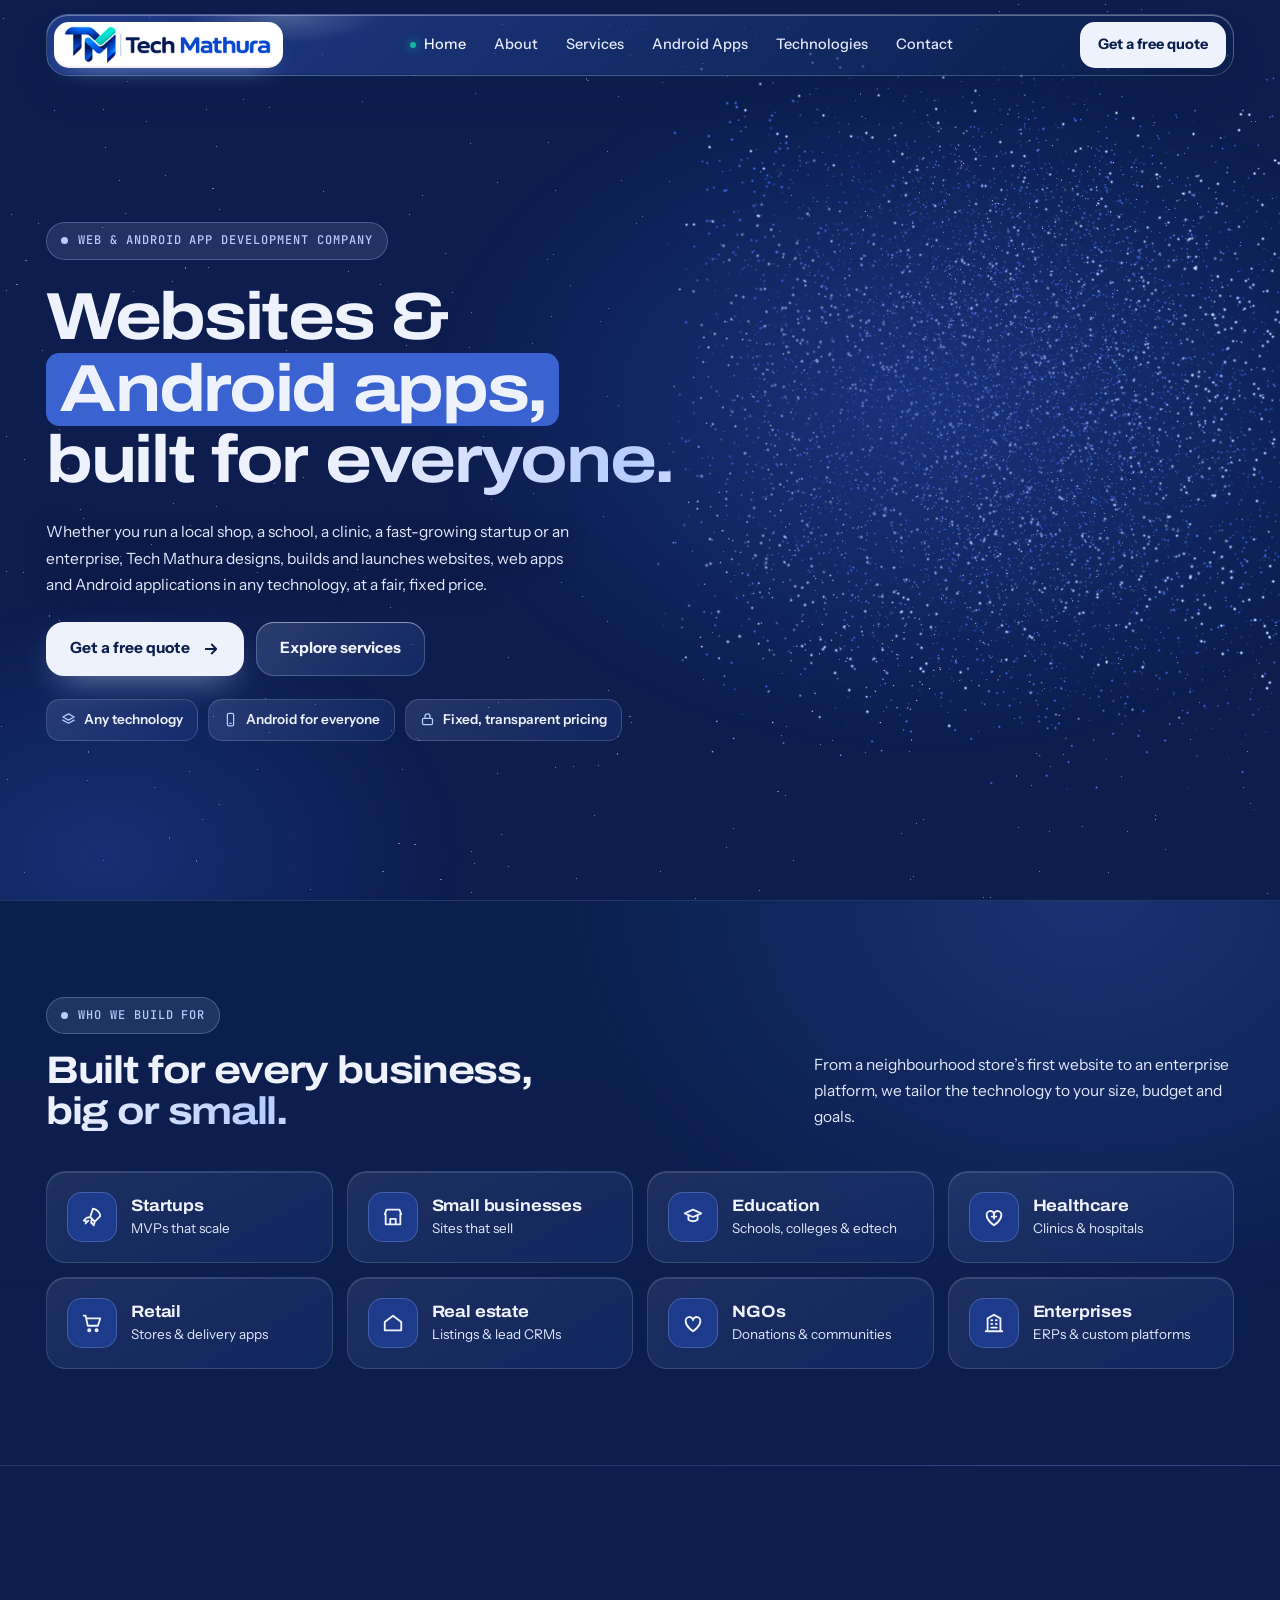
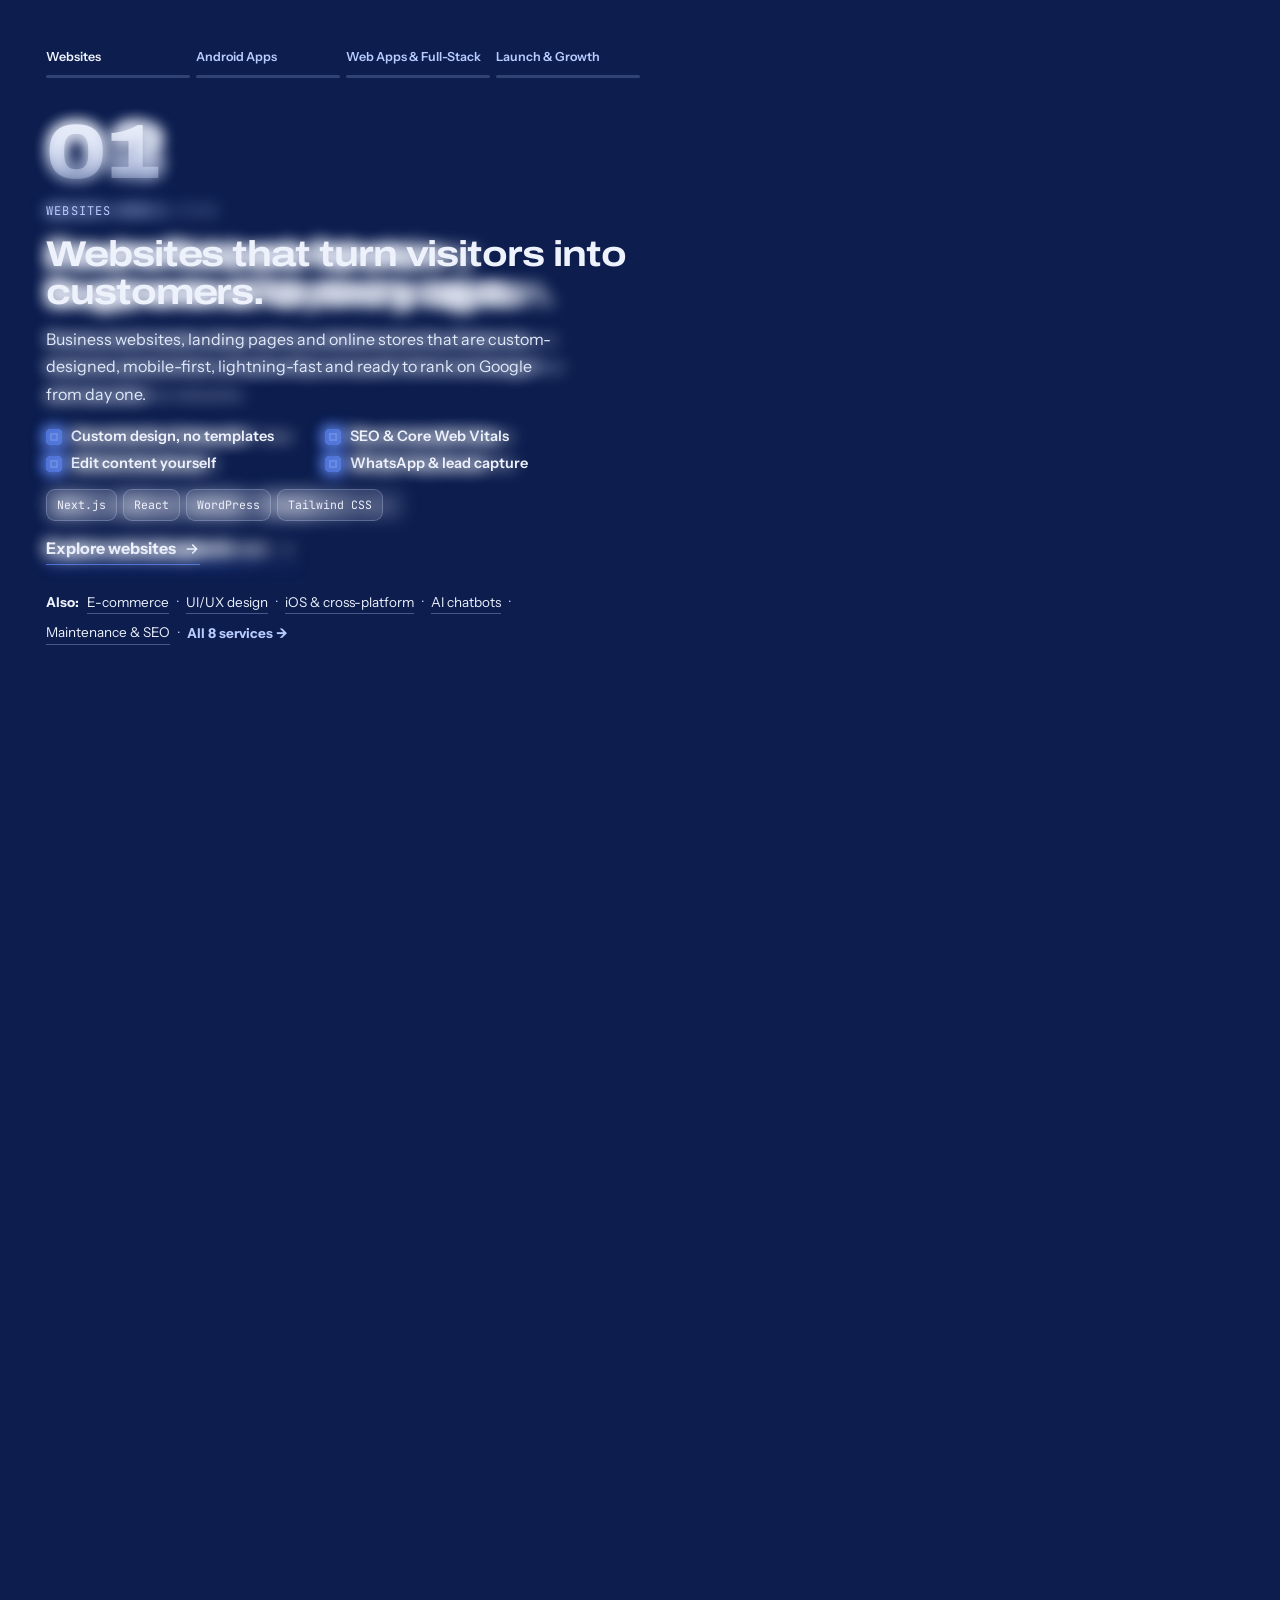
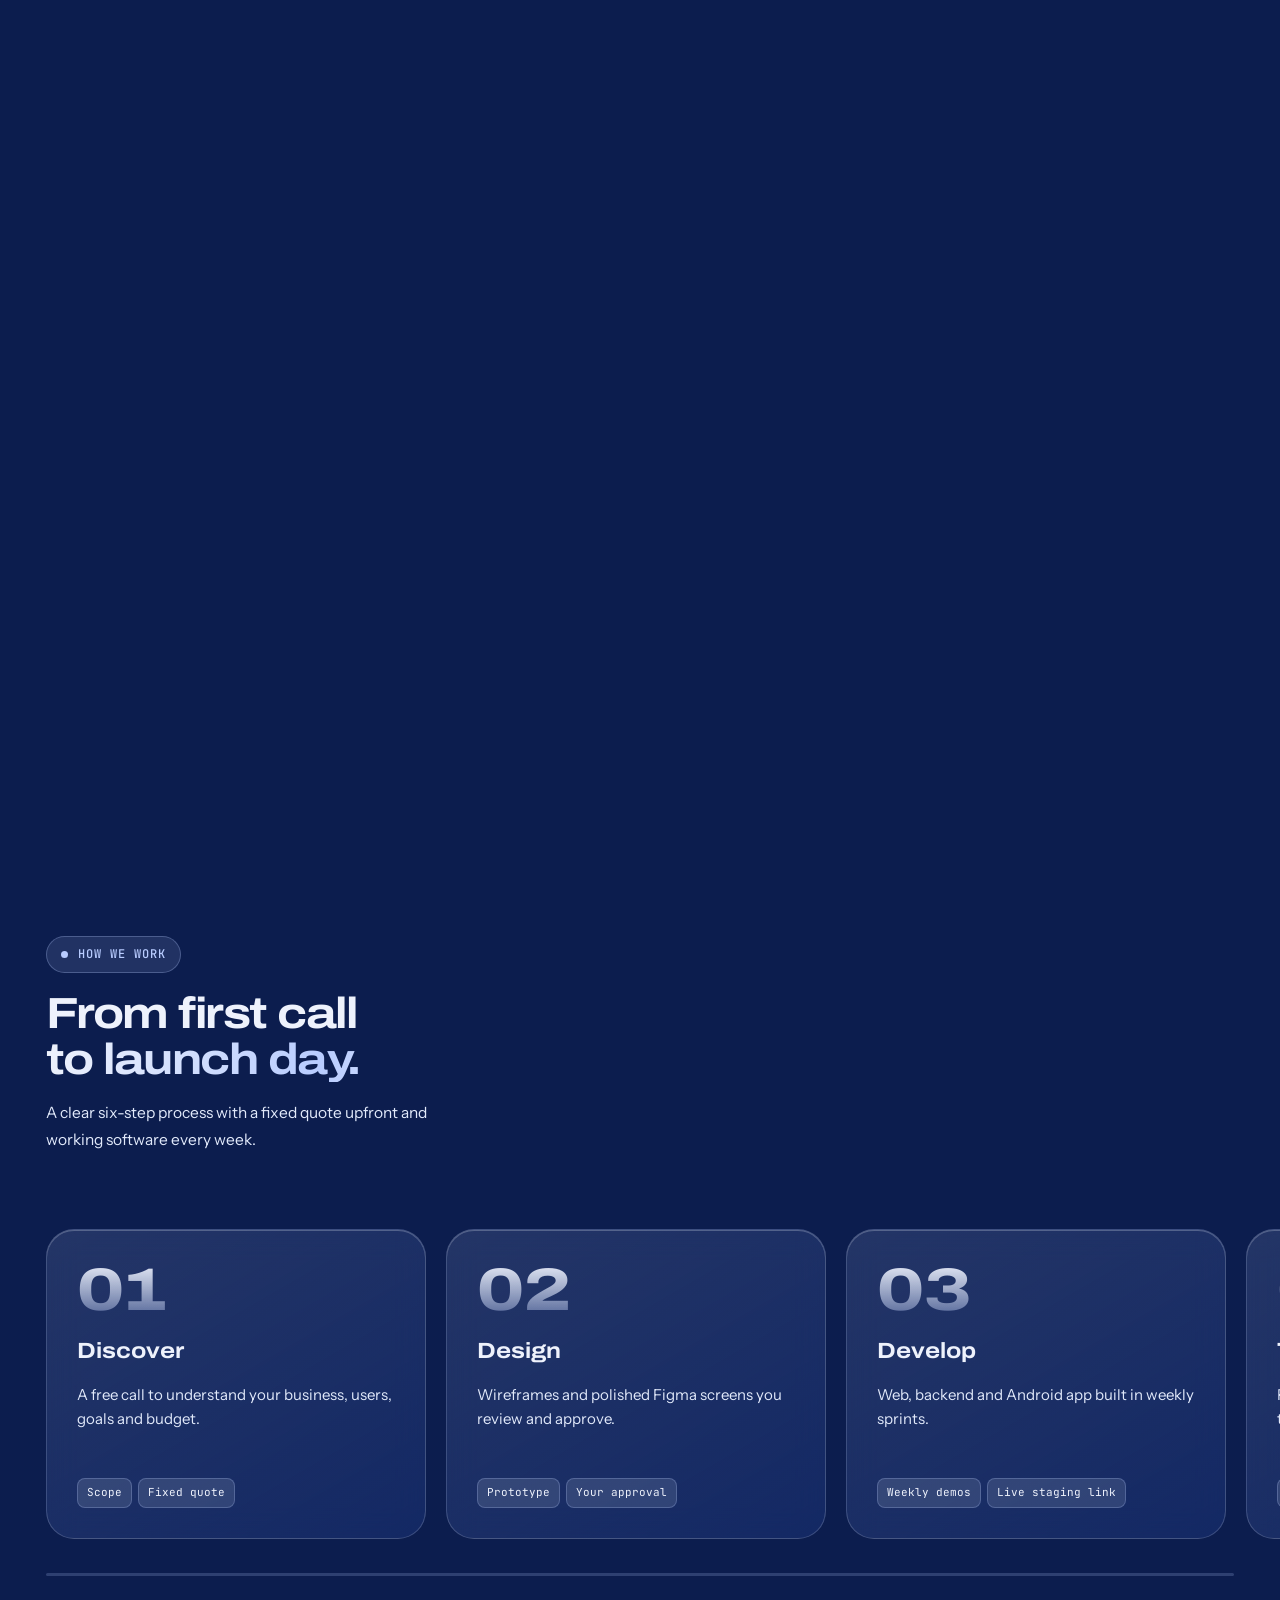
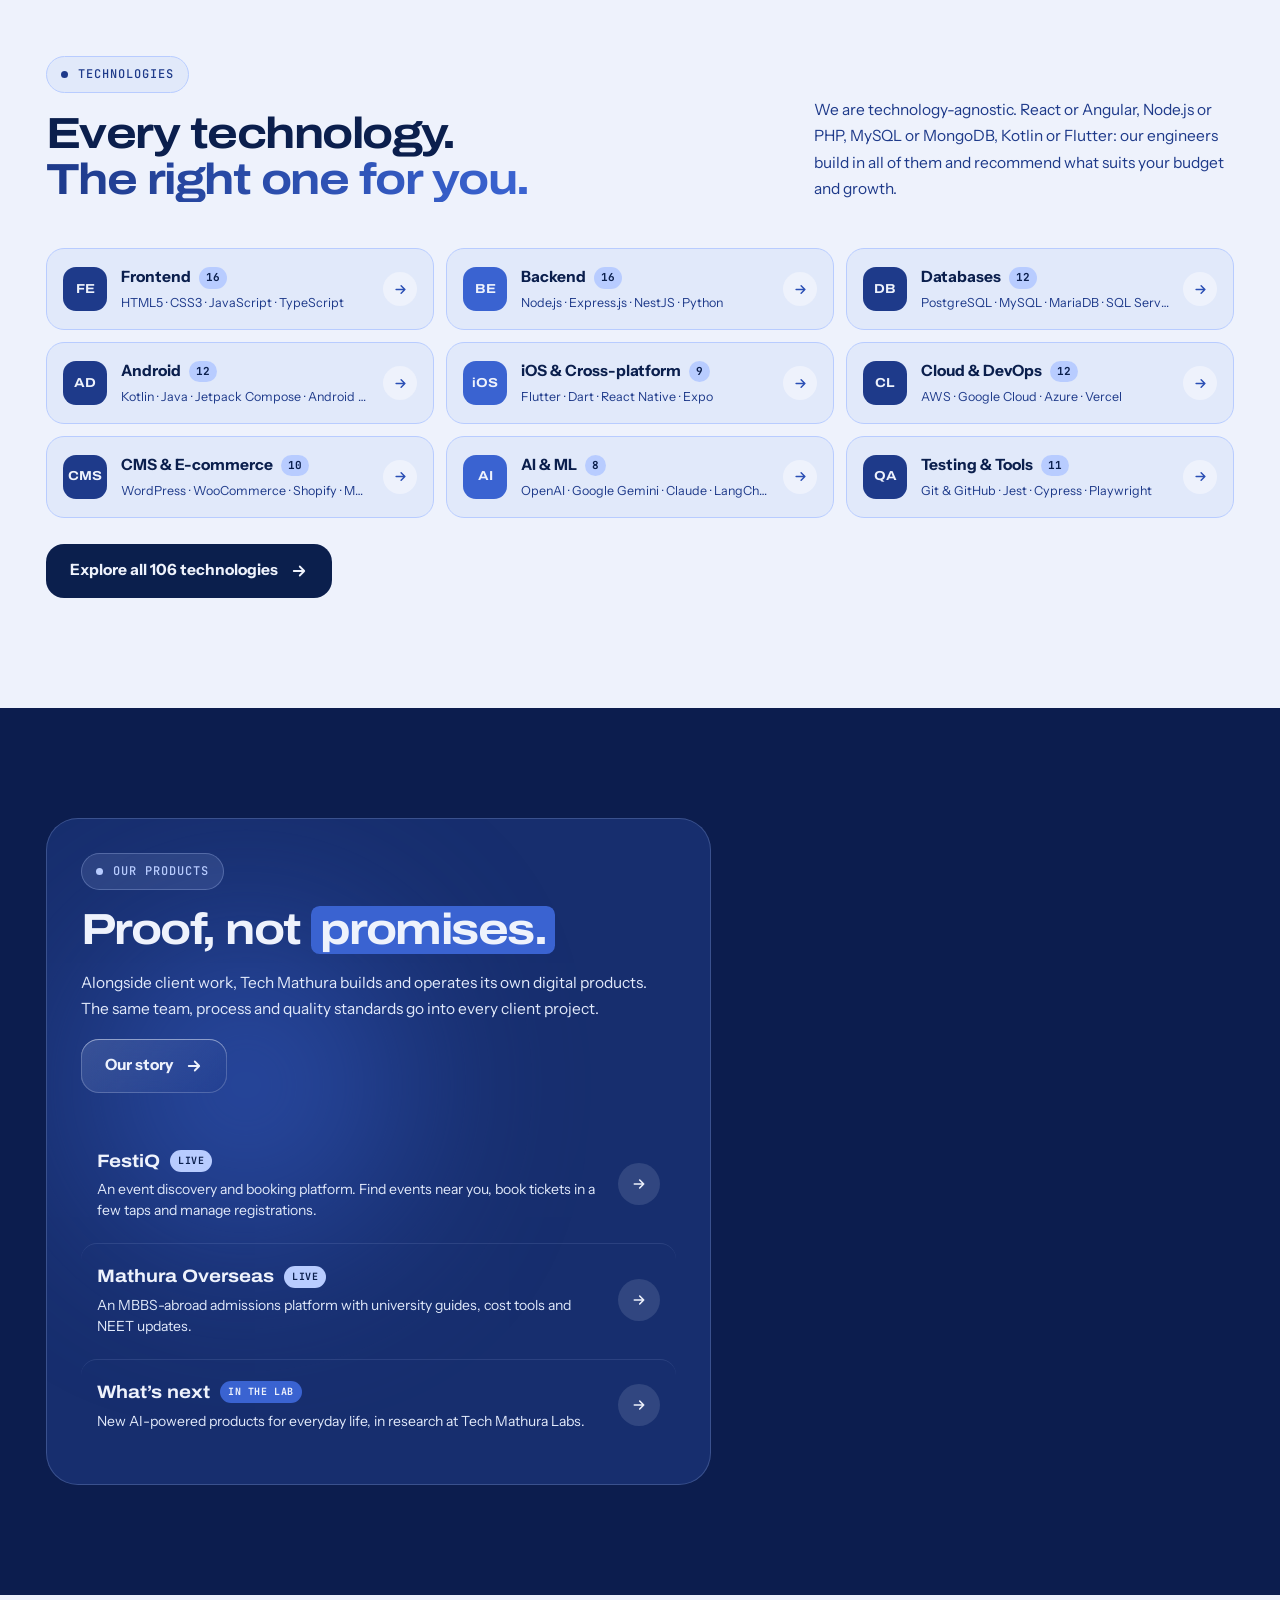
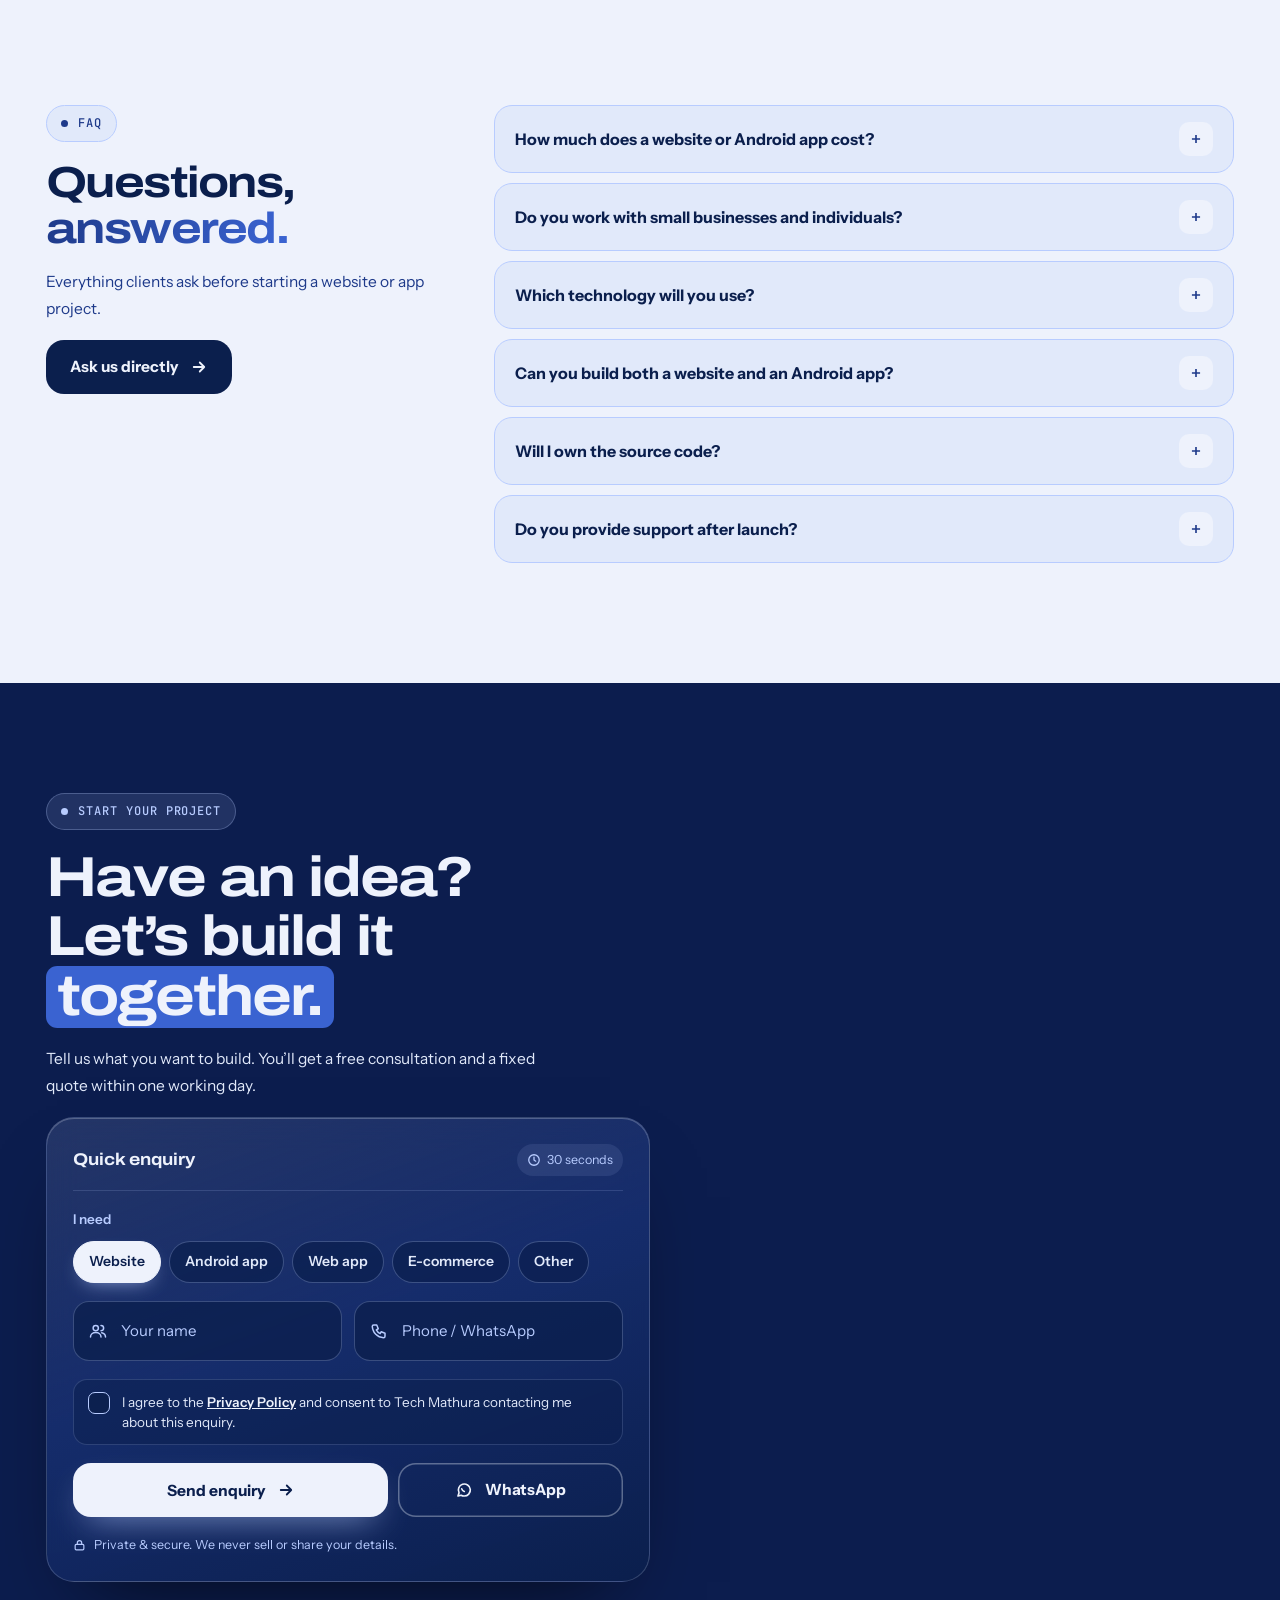
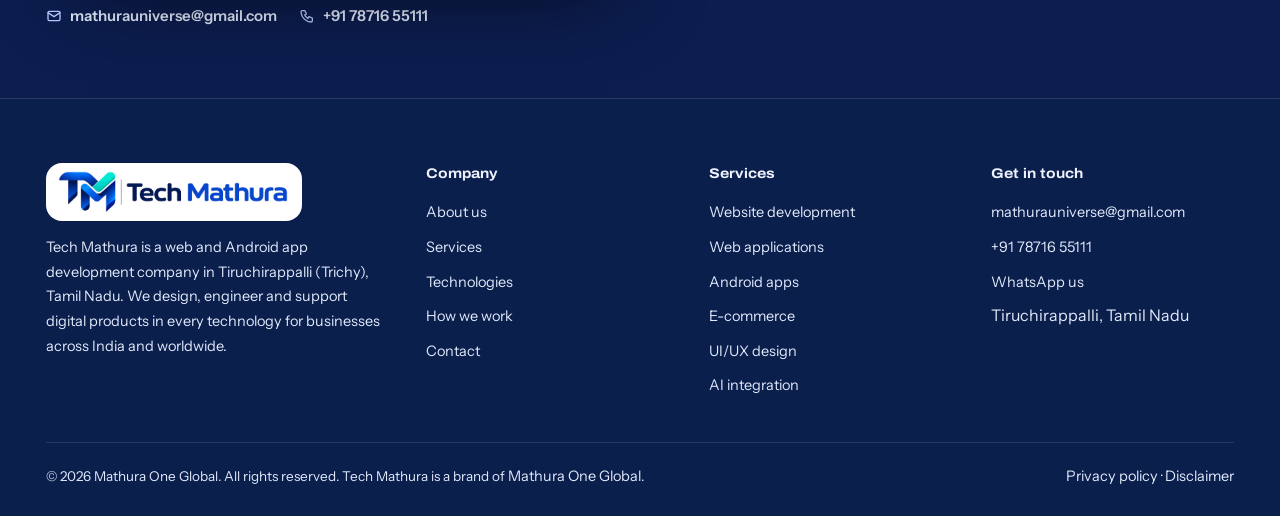
==== commit 53a38abb: "Mathura One changed" ====
--- a/index.html
+++ b/index.html
@@ -8,12 +8,12 @@
 <meta name="robots" content="index, follow, max-snippet:-1, max-image-preview:large">
 <meta name="theme-color" content="#0C1D4E">
 <link rel="icon" href="assets/favicon.svg" type="image/svg+xml"><link rel="apple-touch-icon" href="assets/favicon.png">
-<link rel="canonical" href="https://tech.mathurauniverse.com/">
-<meta property="og:title" content="Web &amp; Android App Development Company in Trichy | Tech Mathura"><meta property="og:description" content="Website, web app and Android app development company in Tiruchirappalli (Trichy), Tamil Nadu, serving businesses across India. Free consultation, fixed quotes."><meta property="og:type" content="website"><meta property="og:url" content="https://tech.mathurauniverse.com/"><meta property="og:image" content="https://tech.mathurauniverse.com/assets/og-image.png"><meta property="og:site_name" content="Tech Mathura"><meta name="twitter:card" content="summary_large_image"><meta name="twitter:title" content="Web &amp; Android App Development Company in Trichy | Tech Mathura"><meta name="twitter:description" content="Website, web app and Android app development company in Tiruchirappalli (Trichy), Tamil Nadu, serving businesses across India. Free consultation, fixed quotes."><meta name="twitter:image" content="https://tech.mathurauniverse.com/assets/og-image.png"><meta property="og:locale" content="en_IN">
+<link rel="canonical" href="https://tech.mathuraone.com/">
+<meta property="og:title" content="Web &amp; Android App Development Company in Trichy | Tech Mathura"><meta property="og:description" content="Website, web app and Android app development company in Tiruchirappalli (Trichy), Tamil Nadu, serving businesses across India. Free consultation, fixed quotes."><meta property="og:type" content="website"><meta property="og:url" content="https://tech.mathuraone.com/"><meta property="og:image" content="https://tech.mathuraone.com/assets/og-image.png"><meta property="og:site_name" content="Tech Mathura"><meta name="twitter:card" content="summary_large_image"><meta name="twitter:title" content="Web &amp; Android App Development Company in Trichy | Tech Mathura"><meta name="twitter:description" content="Website, web app and Android app development company in Tiruchirappalli (Trichy), Tamil Nadu, serving businesses across India. Free consultation, fixed quotes."><meta name="twitter:image" content="https://tech.mathuraone.com/assets/og-image.png"><meta property="og:locale" content="en_IN">
 <link rel="preconnect" href="https://fonts.googleapis.com"><link rel="preconnect" href="https://fonts.gstatic.com" crossorigin>
 <link href="https://fonts.googleapis.com/css2?family=Archivo:wdth,wght@100..125,400..800&family=Instrument+Sans:wght@400;500;600;700&family=JetBrains+Mono:wght@400;500&display=swap" rel="stylesheet">
 <link rel="stylesheet" href="style.css">
-<script type="application/ld+json">{"@context":"https://schema.org","@graph":[{"@type":["Organization","ProfessionalService"],"@id":"https://tech.mathurauniverse.com/#org","name":"Tech Mathura","url":"https://tech.mathurauniverse.com/","logo":{"@type":"ImageObject","url":"https://tech.mathurauniverse.com/assets/logo.png"},"image":"https://tech.mathurauniverse.com/assets/og-image.png","description":"Tech Mathura is a website, web application and Android app development company in Tiruchirappalli (Trichy), Tamil Nadu, India, serving businesses across India and worldwide.","email":"mathurauniverse@gmail.com","telephone":"+91-7871655111","address":{"@type":"PostalAddress","addressLocality":"Tiruchirappalli","addressRegion":"Tamil Nadu","addressCountry":"IN"},"areaServed":[{"@type":"City","name":"Tiruchirappalli"},{"@type":"State","name":"Tamil Nadu"},{"@type":"Country","name":"India"}],"parentOrganization":{"@type":"Organization","name":"Mathura Universe","url":"https://mathurauniverse.com"},"contactPoint":{"@type":"ContactPoint","contactType":"sales","telephone":"+91-7871655111","email":"mathurauniverse@gmail.com","areaServed":"IN","availableLanguage":["English"]},"knowsAbout":["Website development","Web application development","Android app development","iOS app development","Flutter","React","Next.js","Node.js","E-commerce development","UI/UX design","AI integration","SEO"]},{"@type":"WebSite","@id":"https://tech.mathurauniverse.com/#website","url":"https://tech.mathurauniverse.com/","name":"Tech Mathura","publisher":{"@id":"https://tech.mathurauniverse.com/#org"},"inLanguage":"en-IN"},{"@type":"WebPage","@id":"https://tech.mathurauniverse.com/#webpage","url":"https://tech.mathurauniverse.com/","name":"Web & Android App Development Company in Trichy | Tech Mathura","description":"Website, web app and Android app development company in Tiruchirappalli (Trichy), Tamil Nadu, serving businesses across India. Free consultation, fixed quotes.","isPartOf":{"@id":"https://tech.mathurauniverse.com/#website"},"about":{"@id":"https://tech.mathurauniverse.com/#org"},"inLanguage":"en-IN"},{"@type":"FAQPage","@id":"https://tech.mathurauniverse.com/#faq","mainEntity":[{"@type":"Question","name":"How much does a website or Android app cost?","acceptedAnswer":{"@type":"Answer","text":"It depends on the features, number of screens and integrations you need. A simple business website costs far less than a custom web application or Android app. After a free discovery call we send a fixed, itemised quote so you know the full cost before we begin."}},{"@type":"Question","name":"Do you work with small businesses and individuals?","acceptedAnswer":{"@type":"Answer","text":"Yes. We build for everyone, from local shops, clinics and tutors to startups, institutions and enterprises. We suggest the right scope for your budget and can grow your product step by step."}},{"@type":"Question","name":"Which technology will you use?","acceptedAnswer":{"@type":"Answer","text":"Whatever fits your goals best. We work across React, Next.js, Angular, Vue, Node.js, PHP/Laravel, Python/Django, Java, MySQL, PostgreSQL, MongoDB, Kotlin, Flutter and more, and explain our recommendation in plain language."}},{"@type":"Question","name":"Can you build both a website and an Android app?","acceptedAnswer":{"@type":"Answer","text":"Yes. Many clients start with both. We share one backend between your website and app, so data stays in sync and costs stay lower."}},{"@type":"Question","name":"Will I own the source code?","acceptedAnswer":{"@type":"Answer","text":"Yes. You own 100% of the code, designs, domain, app listing and data. Everything is handed over with documentation."}},{"@type":"Question","name":"Do you provide support after launch?","acceptedAnswer":{"@type":"Answer","text":"Yes. Our maintenance plans cover hosting, security updates, backups, monitoring, bug fixes, SEO and new features."}}]}]}</script>
+<script type="application/ld+json">{"@context":"https://schema.org","@graph":[{"@type":["Organization","ProfessionalService"],"@id":"https://tech.mathuraone.com/#org","name":"Tech Mathura","url":"https://tech.mathuraone.com/","logo":{"@type":"ImageObject","url":"https://tech.mathuraone.com/assets/logo.png"},"image":"https://tech.mathuraone.com/assets/og-image.png","description":"Tech Mathura is a website, web application and Android app development company in Tiruchirappalli (Trichy), Tamil Nadu, India, serving businesses across India and worldwide.","email":"mathurauniverse@gmail.com","telephone":"+91-7871655111","address":{"@type":"PostalAddress","addressLocality":"Tiruchirappalli","addressRegion":"Tamil Nadu","addressCountry":"IN"},"areaServed":[{"@type":"City","name":"Tiruchirappalli"},{"@type":"State","name":"Tamil Nadu"},{"@type":"Country","name":"India"}],"parentOrganization":{"@type":"Organization","name":"Mathura One Global","url":"https://mathuraone.com"},"contactPoint":{"@type":"ContactPoint","contactType":"sales","telephone":"+91-7871655111","email":"mathurauniverse@gmail.com","areaServed":"IN","availableLanguage":["English"]},"knowsAbout":["Website development","Web application development","Android app development","iOS app development","Flutter","React","Next.js","Node.js","E-commerce development","UI/UX design","AI integration","SEO"]},{"@type":"WebSite","@id":"https://tech.mathuraone.com/#website","url":"https://tech.mathuraone.com/","name":"Tech Mathura","publisher":{"@id":"https://tech.mathuraone.com/#org"},"inLanguage":"en-IN"},{"@type":"WebPage","@id":"https://tech.mathuraone.com/#webpage","url":"https://tech.mathuraone.com/","name":"Web & Android App Development Company in Trichy | Tech Mathura","description":"Website, web app and Android app development company in Tiruchirappalli (Trichy), Tamil Nadu, serving businesses across India. Free consultation, fixed quotes.","isPartOf":{"@id":"https://tech.mathuraone.com/#website"},"about":{"@id":"https://tech.mathuraone.com/#org"},"inLanguage":"en-IN"},{"@type":"FAQPage","@id":"https://tech.mathuraone.com/#faq","mainEntity":[{"@type":"Question","name":"How much does a website or Android app cost?","acceptedAnswer":{"@type":"Answer","text":"It depends on the features, number of screens and integrations you need. A simple business website costs far less than a custom web application or Android app. After a free discovery call we send a fixed, itemised quote so you know the full cost before we begin."}},{"@type":"Question","name":"Do you work with small businesses and individuals?","acceptedAnswer":{"@type":"Answer","text":"Yes. We build for everyone, from local shops, clinics and tutors to startups, institutions and enterprises. We suggest the right scope for your budget and can grow your product step by step."}},{"@type":"Question","name":"Which technology will you use?","acceptedAnswer":{"@type":"Answer","text":"Whatever fits your goals best. We work across React, Next.js, Angular, Vue, Node.js, PHP/Laravel, Python/Django, Java, MySQL, PostgreSQL, MongoDB, Kotlin, Flutter and more, and explain our recommendation in plain language."}},{"@type":"Question","name":"Can you build both a website and an Android app?","acceptedAnswer":{"@type":"Answer","text":"Yes. Many clients start with both. We share one backend between your website and app, so data stays in sync and costs stay lower."}},{"@type":"Question","name":"Will I own the source code?","acceptedAnswer":{"@type":"Answer","text":"Yes. You own 100% of the code, designs, domain, app listing and data. Everything is handed over with documentation."}},{"@type":"Question","name":"Do you provide support after launch?","acceptedAnswer":{"@type":"Answer","text":"Yes. Our maintenance plans cover hosting, security updates, backups, monitoring, bug fixes, SEO and new features."}}]}]}</script>
 </head>
 <body data-page="home">
 <canvas id="tm-gl" class="gl" aria-hidden="true"></canvas>
@@ -107,7 +107,7 @@
 <div><h4>Services</h4><ul><li><a href="services.html#websites">Website development</a></li><li><a href="services.html#webapps">Web applications</a></li><li><a href="android.html">Android apps</a></li><li><a href="services.html#ecommerce">E-commerce</a></li><li><a href="services.html#uiux">UI/UX design</a></li><li><a href="services.html#ai">AI integration</a></li></ul></div>
 <div><h4>Get in touch</h4><ul><li><a href="mailto:mathurauniverse@gmail.com">mathurauniverse@gmail.com</a></li><li><a href="tel:+917871655111">+91 78716 55111</a></li><li><a href="https://wa.me/917871655111">WhatsApp us</a></li><li>Tiruchirappalli, Tamil Nadu</li></ul></div>
 </div>
-<div class="fb2"><span>© <span data-year>2026</span> Mathura Universe. All rights reserved. Tech Mathura is a brand of <a href="https://mathurauniverse.com" target="_blank" rel="noopener">Mathura Universe</a>.</span><span><a href="privacy.html">Privacy policy</a> · <a href="privacy.html#disclaimer">Disclaimer</a></span></div>
+<div class="fb2"><span>© <span data-year>2026</span> Mathura One Global. All rights reserved. Tech Mathura is a brand of <a href="https://mathuraone.com" target="_blank" rel="noopener">Mathura One Global</a>.</span><span><a href="privacy.html">Privacy policy</a> · <a href="privacy.html#disclaimer">Disclaimer</a></span></div>
 </div></footer>
 <script src="three.min.js"></script>
 <script src="script.js"></script>
--- a/style.css
+++ b/style.css
@@ -1084,3 +1084,7 @@
  .ef-note{font-size:12px}
  .cta .clines{justify-content:center}
 }
+
+/* links inside text on light sections (e.g. About story: FestiQ, Mathura Overseas) */
+.lt p a,.lt .sub a{color:#2B4FB5;font-weight:600;text-decoration:underline;text-decoration-color:rgba(43,79,181,.4);text-underline-offset:3px;transition:color .25s,text-decoration-color .25s}
+.lt p a:hover,.lt .sub a:hover{color:#0B1F4D;text-decoration-color:#0B1F4D}
